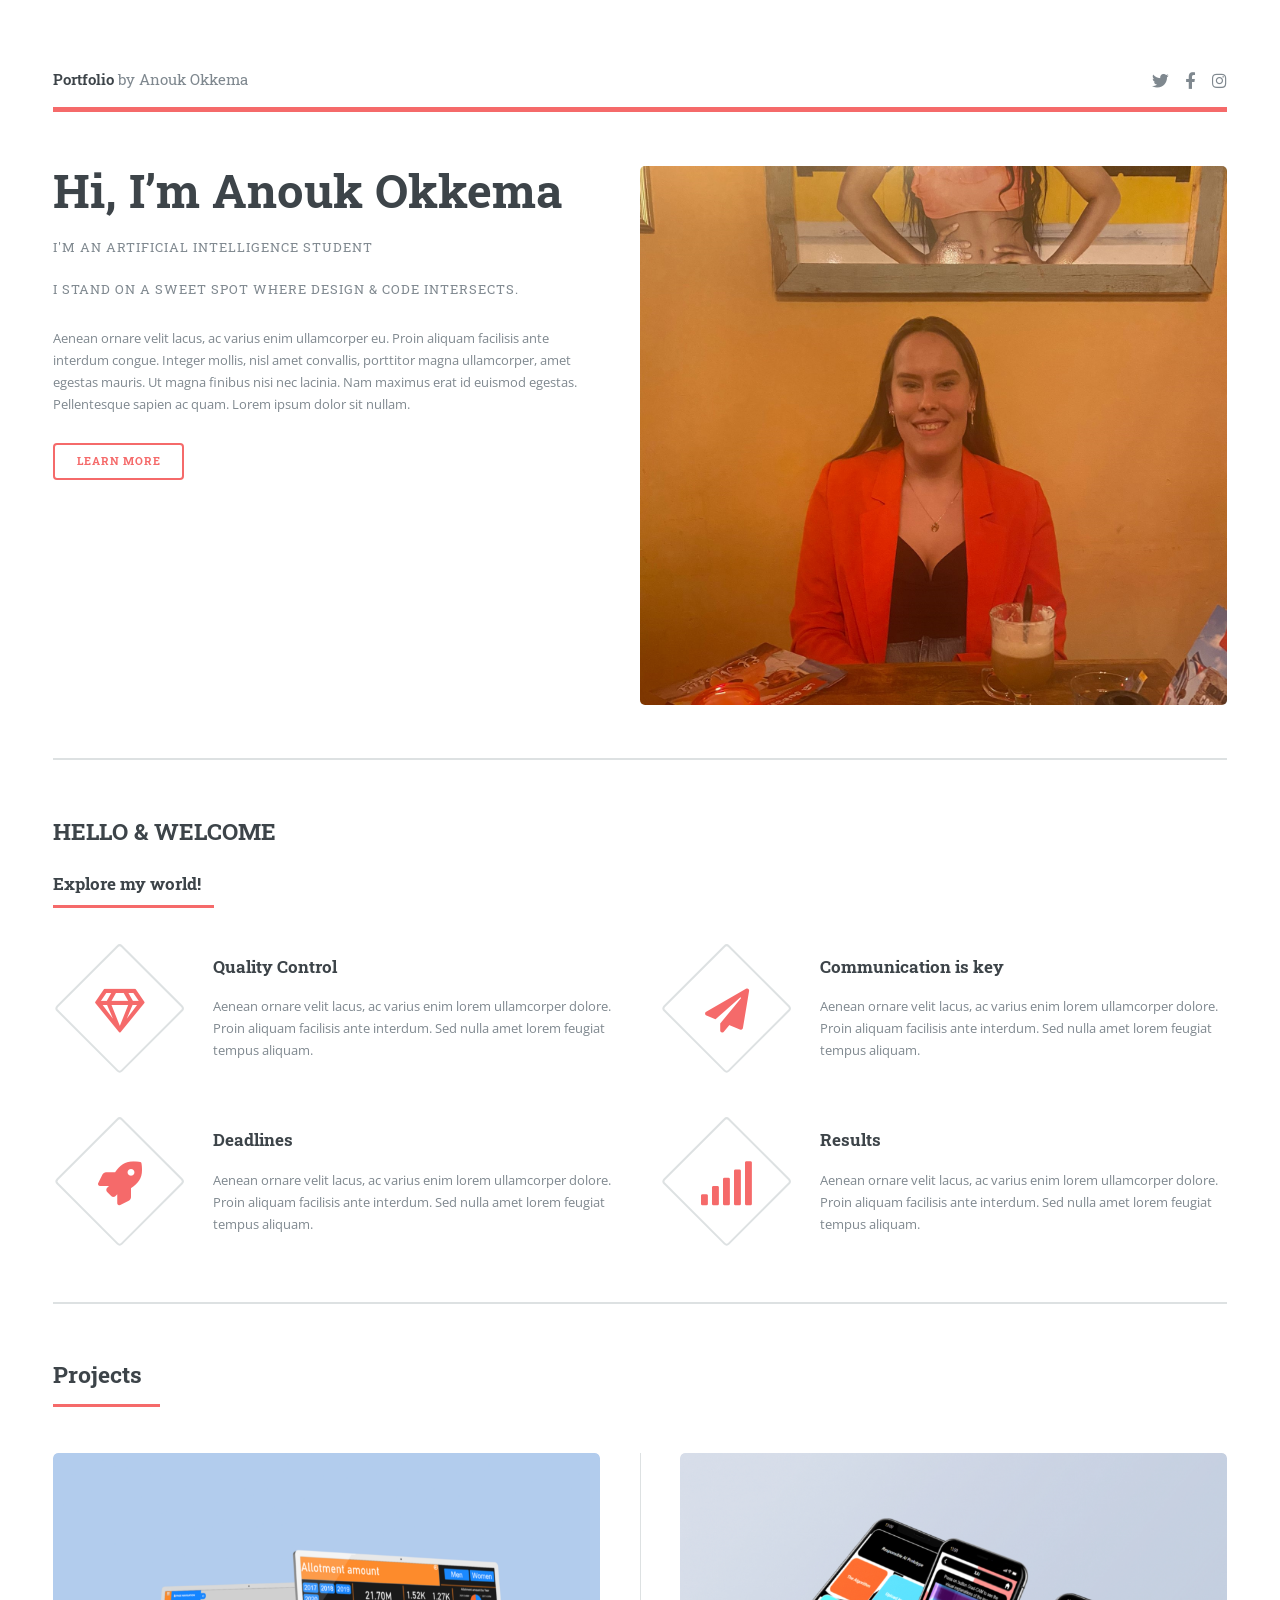
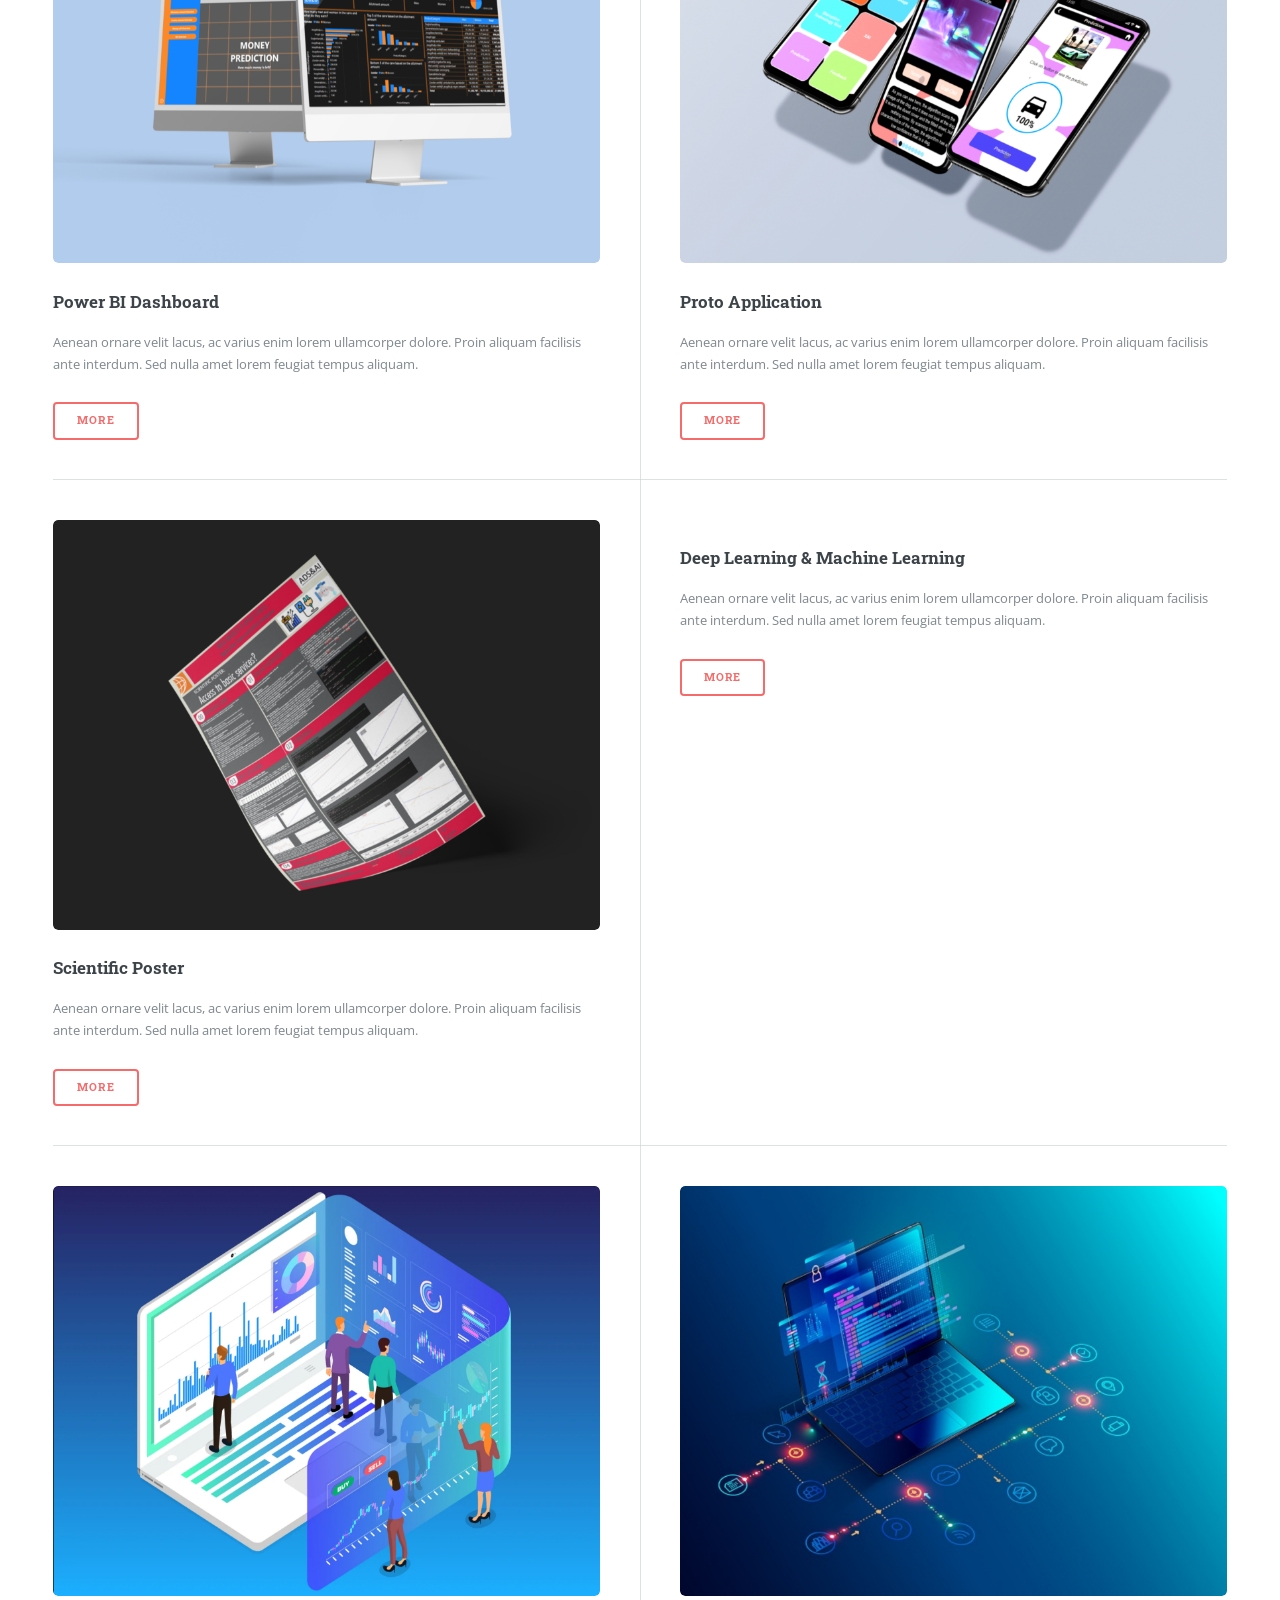
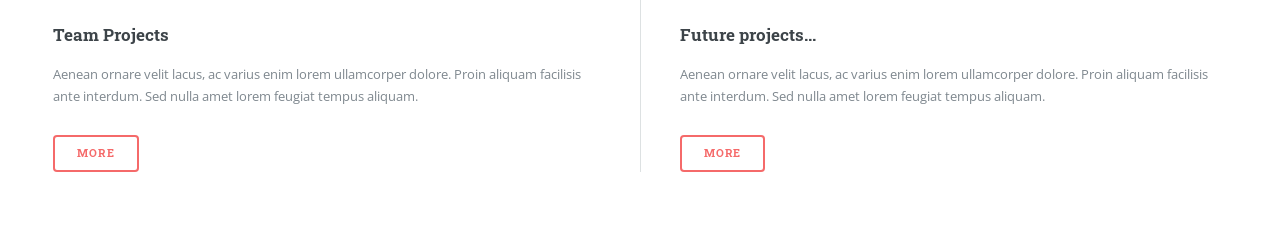
==== index.html @ 41f0793b "Uploading website stuff for portfolio" ====
<!DOCTYPE HTML>
<!--
	Editorial by HTML5 UP
	html5up.net | @ajlkn
	Free for personal and commercial use under the CCA 3.0 license (html5up.net/license)
-->
<html>
	<head>
		<title>Portfolio by Anouk Okkema</title>
		<meta charset="utf-8" />
		<meta name="viewport" content="width=device-width, initial-scale=1, user-scalable=no" />
		<link rel="stylesheet" href="assets/css/main.css" />
		<link rel="javascript" href="assets/js/auto.js" />
	</head>
	<body class="is-preload">

		<!-- Wrapper -->
			<div id="wrapper">

				<!-- Main -->
					<div id="main">
						<div class="inner">

							<!-- Header -->
								<header id="header">
									<a href="index.html" class="logo"><strong>Portfolio</strong> by Anouk Okkema</a>
									<ul class="icons">
										<li><a href="https://twitter.com/Anouk78519703" class="icon brands fa-twitter"><span class="label">Twitter</span></a></li>
										<li><a href="https://www.facebook.com/anouk.okkema.9/" class="icon brands fa-facebook-f"><span class="label">Facebook</span></a></li>
										<li><a href="https://www.instagram.com/anouk_okkema/" class="icon brands fa-instagram"><span class="label">Instagram</span></a></li>
									</ul>
								</header>

							<!-- Banner -->
								<section id="banner">
									<div class="content">
										<header>
											<h1>Hi, I’m Anouk Okkema<br /> </h1>
											<p>I'M AN ARTIFICIAL INTELLIGENCE STUDENT</p>
											<p>I stand on a sweet spot where design & code intersects.</p>
										</header>
										<p>Aenean ornare velit lacus, ac varius enim ullamcorper eu. Proin aliquam facilisis ante interdum congue. Integer mollis, nisl amet convallis, porttitor magna ullamcorper, amet egestas mauris. Ut magna finibus nisi nec lacinia. Nam maximus erat id euismod egestas. Pellentesque sapien ac quam. Lorem ipsum dolor sit nullam.</p>
										<ul class="actions">
											<li><a href="generic.html" class="button big">Learn More</a></li>
										</ul>
									</div>
									<span class="image object">
										<img src="images/WhatsApp Image 2022-05-02 at 9.51.24 PM.jpeg" alt="" />
									</span>
								</section>

							<!-- Section -->
								<section>
									<header class="major">
										<h2>HELLO & WELCOME</h2>
										<h3>Explore my world!</h3>
									</header>
									<div class="features">
										<article>
											<span class="icon fa-gem"></span>
											<div class="content">
												<h3>Quality Control</h3>
												<p>Aenean ornare velit lacus, ac varius enim lorem ullamcorper dolore. Proin aliquam facilisis ante interdum. Sed nulla amet lorem feugiat tempus aliquam.</p>
											</div>
										</article>
										<article>
											<span class="icon solid fa-paper-plane"></span>
											<div class="content">
												<h3>Communication is key</h3>
												<p>Aenean ornare velit lacus, ac varius enim lorem ullamcorper dolore. Proin aliquam facilisis ante interdum. Sed nulla amet lorem feugiat tempus aliquam.</p>
											</div>
										</article>
										<article>
											<span class="icon solid fa-rocket"></span>
											<div class="content">
												<h3>Deadlines</h3>
												<p>Aenean ornare velit lacus, ac varius enim lorem ullamcorper dolore. Proin aliquam facilisis ante interdum. Sed nulla amet lorem feugiat tempus aliquam.</p>
											</div>
										</article>
										<article>
											<span class="icon solid fa-signal"></span>
											<div class="content">
												<h3>Results</h3>
												<p>Aenean ornare velit lacus, ac varius enim lorem ullamcorper dolore. Proin aliquam facilisis ante interdum. Sed nulla amet lorem feugiat tempus aliquam.</p>
											</div>
										</article>
									</div>
								</section>

							<!-- Section -->
								<section>
									<header class="major">
										<h2>Projects</h2>
									</header>
									<div class="posts">
										<article>
											<a href="Dashboard.html" class="image"><img src="images/Dashboardd_mockup.png" alt="" /></a>
											<h3>Power BI Dashboard</h3>
											<p>Aenean ornare velit lacus, ac varius enim lorem ullamcorper dolore. Proin aliquam facilisis ante interdum. Sed nulla amet lorem feugiat tempus aliquam.</p>
											<ul class="actions">
												<li><a href="Dashboard.html" class="button">More</a></li>
											</ul>
										</article>
										<article>
											<a href="Application.html" class="image"><img src="images/perspective-view-floating-three-iphone-x-mockup-template.jpeg" alt="" /></a>
											<h3>Proto Application</h3>
											<p>Aenean ornare velit lacus, ac varius enim lorem ullamcorper dolore. Proin aliquam facilisis ante interdum. Sed nulla amet lorem feugiat tempus aliquam.</p>
											<ul class="actions">
												<li><a href="Application.html" class="button">More</a></li>
											</ul>
										</article>
										<article>
											<a href="Poster.html" class="image"><img src="images/festival-identity-design-concept-template.jpeg" alt="" /></a>
											<h3>Scientific Poster</h3>
											<p>Aenean ornare velit lacus, ac varius enim lorem ullamcorper dolore. Proin aliquam facilisis ante interdum. Sed nulla amet lorem feugiat tempus aliquam.</p>
											<ul class="actions">
												<li><a href="Poster.html" class="button">More</a></li>
											</ul>
										</article>
										<article>
											<a href="DeepLearning.html" class="image"><img src="images/Cloud-art.png" alt="" /></a>
											<h3>Deep Learning & Machine Learning</h3>
											<p>Aenean ornare velit lacus, ac varius enim lorem ullamcorper dolore. Proin aliquam facilisis ante interdum. Sed nulla amet lorem feugiat tempus aliquam.</p>
											<ul class="actions">
												<li><a href="DeepLearning.html" class="button">More</a></li>
											</ul>
										</article>
										<article>
											<a href="Team Project.html" class="image"><img src="images/Screenshot 2022-05-26 153853.png" alt="" /></a>
											<h3>Team Projects</h3>
											<p>Aenean ornare velit lacus, ac varius enim lorem ullamcorper dolore. Proin aliquam facilisis ante interdum. Sed nulla amet lorem feugiat tempus aliquam.</p>
											<ul class="actions">
												<li><a href="Team Project.html" class="button">More</a></li>
											</ul>
										</article>
										<article>
											<a href="Future_projects.html" class="image"><img src="images/best-machine-learning-software.jpg" alt="" /></a>
											<h3>Future projects...</h3>
											<p>Aenean ornare velit lacus, ac varius enim lorem ullamcorper dolore. Proin aliquam facilisis ante interdum. Sed nulla amet lorem feugiat tempus aliquam.</p>
											<ul class="actions">
												<li><a href="Future_projects.html" class="button">More</a></li>
											</ul>
										</article>
									</div>
								</section>

						</div>
					</div>

				<!-- Sidebar -->
					<div id="sidebar">
						<div class="inner">

							<!-- Search -->
								<section id="search" class="alt">
									<form method="post" action="#">
										<input type="text" name="query" id="query" placeholder="Search" />
									</form>
								</section>

							<!-- Menu -->
								<nav id="menu">
									<header class="major">
										<h2>Menu</h2>
									</header>
									<ul>
										<li><a href="index.html">Homepage</a></li>
										<li><a href="generic.html">Generic Info</a></li>
										<li>
											<span class="opener">Projects</span>
											<ul>
												<li><a href="Dashboard.html">Power BI Dashboard</a></li>
												<li><a href="Application.html">Proto application</a></li>
												<li><a href="Poster.html">Scientific Poster</a></li>
												<li><a href="DeepLearning.html">Deep Learning & Machine Learning</a></li>
												<li><a href="Team Project.html">Team Projects</a></li>
												<li><a href="Future_projects.html">Future Projects</a></li>
											</ul>
										</li>
									</ul>
								</nav>

							<!-- Section -->
								<section>
									<header class="major">
										<h2>Latest updates</h2>
									</header>
									<div class="mini-posts">
										<article>
											<a href="Team Project.html" class="image"><img src="images/citymap-breda-houten-wanddecoratie-2.jpg" alt="" /></a>
											<p>My team currenly works on a project for the municipality of Breda. We want to combat segregation in the city of Breda. So far one of the key driving factors of segregation is Quality of Life (QoL).</p>
										</article>
										<article>
											<a href="DeepLearning.html" class="image"><img src="./images/IMG_3662.jpeg" alt="" /></a>
											<p>I recently received a workshop where I had the oppertunity to build a weather station that measures temperature, and humidity with Arduino. For more information, see the website of <a href= https://meetjestad.net/ >Meet je Stad</a>. </p>
										</article>
										<article>
											<a href="Team Project.html" class="image"><img src="images/WhatsApp Image 2022-05-10 at 8.26.22 PM.jpeg" alt="" /></a>
											<p>I went to the municipality of Breda to meet the clients of our new project. I was very curious to see what our new project was going to be!</p>
										</article>
									</div>
									<ul class="actions">
										<li><a href="generic.html#History" class="button">More</a></li>
									</ul>
								</section>

							<!-- Section -->
								<section>
									<header class="major">
										<h2>Are you impressed by my work?</h2>
										<h3>Get in touch</h3>
									</header>
									<p>There is nothing I love in the world more than hearing from visitors just like you! Positive stuff, helpful feedback on the site, or just a note about literally anything on your mind. I want to hear it. I promise to respond too, because there is nothing worse than sending a note like this to a individual and not hearing back. </p>
									<ul class="contact">
										<li class="icon solid fa-envelope"><a href="#">anouk.okkema@kpnmail.nl</a></li>
										<li class="icon solid fa-phone">06 83 24 35 66</li>
									</ul>
								</section>

							<!-- Footer -->
								<footer id="footer">
									<p class="copyright">&copy; Untitled. All rights reserved. Demo Images: <a href="https://unsplash.com">Unsplash</a>. Design: <a href="https://html5up.net">HTML5 UP</a>.</p>
								</footer>

						</div>
					</div>

			</div>

		<!-- Scripts -->
			<script src="assets/js/jquery.min.js"></script>
			<script src="assets/js/browser.min.js"></script>
			<script src="assets/js/breakpoints.min.js"></script>
			<script src="assets/js/util.js"></script>
			<script src="assets/js/main.js"></script>

	</body>
</html>
---- assets/css/main.css ----
@import url(fontawesome-all.min.css);
@import url("https://fonts.googleapis.com/css?family=Open+Sans:400,600,400italic,600italic|Roboto+Slab:400,700");
/*
	Editorial by HTML5 UP
	html5up.net | @ajlkn
	Free for personal and commercial use under the CCA 3.0 license (html5up.net/license)
*/
html, body, div, span, applet, object,
iframe, h1, h2, h3, h4, h5, h6, p, blockquote,
pre, a, abbr, acronym, address, big, cite,
code, del, dfn, em, img, ins, kbd, q, s, samp,
small, strike, strong, sub, sup, tt, var, b,
u, i, center, dl, dt, dd, ol, ul, li, fieldset,
form, label, legend, table, caption, tbody,
tfoot, thead, tr, th, td, article, aside,
canvas, details, embed, figure, figcaption,
footer, header, hgroup, menu, nav, output, ruby,
section, summary, time, mark, audio, video {
  margin: 0;
  padding: 0;
  border: 0;
  font-size: 100%;
  font: inherit;
  vertical-align: baseline; }

article, aside, details, figcaption, figure,
footer, header, hgroup, menu, nav, section {
  display: block; }

body {
  line-height: 1; }

ol, ul {
  list-style: none; }

blockquote, q {
  quotes: none; }
  blockquote:before, blockquote:after, q:before, q:after {
    content: '';
    content: none; }

table {
  border-collapse: collapse;
  border-spacing: 0; }

body {
  -webkit-text-size-adjust: none; }

mark {
  background-color: transparent;
  color: inherit; }

input::-moz-focus-inner {
  border: 0;
  padding: 0; }

input, select, textarea {
  -moz-appearance: none;
  -webkit-appearance: none;
  -ms-appearance: none;
  appearance: none; }

/* Basic */
@-ms-viewport {
  width: device-width; }

body {
  -ms-overflow-style: scrollbar; }

@media screen and (max-width: 480px) {
  html, body {
    min-width: 320px; } }

html {
  box-sizing: border-box; }

*, *:before, *:after {
  box-sizing: inherit; }

body {
  background: #ffffff; }
  body.is-preload *, body.is-preload *:before, body.is-preload *:after, body.is-resizing *, body.is-resizing *:before, body.is-resizing *:after {
    -moz-animation: none !important;
    -webkit-animation: none !important;
    -ms-animation: none !important;
    animation: none !important;
    -moz-transition: none !important;
    -webkit-transition: none !important;
    -ms-transition: none !important;
    transition: none !important; }

/* Type */
body, input, select, textarea {
  color: #7f888f;
  font-family: "Open Sans", sans-serif;
  font-size: 13pt;
  font-weight: 400;
  line-height: 1.65; }
  @media screen and (max-width: 1680px) {
    body, input, select, textarea {
      font-size: 11pt; } }
  @media screen and (max-width: 1280px) {
    body, input, select, textarea {
      font-size: 10pt; } }
  @media screen and (max-width: 360px) {
    body, input, select, textarea {
      font-size: 9pt; } }

a {
  -moz-transition: color 0.2s ease-in-out, border-bottom-color 0.2s ease-in-out;
  -webkit-transition: color 0.2s ease-in-out, border-bottom-color 0.2s ease-in-out;
  -ms-transition: color 0.2s ease-in-out, border-bottom-color 0.2s ease-in-out;
  transition: color 0.2s ease-in-out, border-bottom-color 0.2s ease-in-out;
  border-bottom: dotted 1px;
  color: #f56a6a;
  text-decoration: none; }
  a:hover {
    border-bottom-color: #f56a6a;
    color: #f56a6a !important; }
    a:hover strong {
      color: inherit; }

strong, b {
  color: #3d4449;
  font-weight: 600; }

em, i {
  font-style: italic; }

p {
  margin: 0 0 2em 0; }

h1, h2, h3, h4, h5, h6 {
  color: #3d4449;
  font-family: "Roboto Slab", serif;
  font-weight: 700;
  line-height: 1.5;
  margin: 0 0 1em 0; }
  h1 a, h2 a, h3 a, h4 a, h5 a, h6 a {
    color: inherit;
    text-decoration: none;
    border-bottom: 0; }

h1 {
  font-size: 4em;
  margin: 0 0 0.5em 0;
  line-height: 1.3; }

h2 {
  font-size: 1.75em; }

h3 {
  font-size: 1.25em; }

h4 {
  font-size: 1.1em; }

h5 {
  font-size: 0.9em; }

h6 {
  font-size: 0.7em; }

@media screen and (max-width: 1680px) {
  h1 {
    font-size: 3.5em; } }

@media screen and (max-width: 980px) {
  h1 {
    font-size: 3.25em; } }

@media screen and (max-width: 736px) {
  h1 {
    font-size: 2em;
    line-height: 1.4; }
  h2 {
    font-size: 1.5em; } }

sub {
  font-size: 0.8em;
  position: relative;
  top: 0.5em; }

sup {
  font-size: 0.8em;
  position: relative;
  top: -0.5em; }

blockquote {
  border-left: solid 3px rgba(210, 215, 217, 0.75);
  font-style: italic;
  margin: 0 0 2em 0;
  padding: 0.5em 0 0.5em 2em; }

code {
  background: rgba(230, 235, 237, 0.25);
  border-radius: 0.375em;
  border: solid 1px rgba(210, 215, 217, 0.75);
  font-family: "Courier New", monospace;
  font-size: 0.9em;
  margin: 0 0.25em;
  padding: 0.25em 0.65em; }

pre {
  -webkit-overflow-scrolling: touch;
  font-family: "Courier New", monospace;
  font-size: 0.9em;
  margin: 0 0 2em 0; }
  pre code {
    display: block;
    line-height: 1.75;
    padding: 1em 1.5em;
    overflow-x: auto; }

hr {
  border: 0;
  border-bottom: solid 1px rgba(210, 215, 217, 0.75);
  margin: 2em 0; }
  hr.major {
    margin: 3em 0; }

.align-left {
  text-align: left; }

.align-center {
  text-align: center; }

.align-right {
  text-align: right; }

/* Row */
.row {
  display: flex;
  flex-wrap: wrap;
  box-sizing: border-box;
  align-items: stretch; }
  .row > * {
    box-sizing: border-box; }
  .row.gtr-uniform > * > :last-child {
    margin-bottom: 0; }
  .row.aln-left {
    justify-content: flex-start; }
  .row.aln-center {
    justify-content: center; }
  .row.aln-right {
    justify-content: flex-end; }
  .row.aln-top {
    align-items: flex-start; }
  .row.aln-middle {
    align-items: center; }
  .row.aln-bottom {
    align-items: flex-end; }
  .row > .imp {
    order: -1; }
  .row > .col-1 {
    width: 8.33333%; }
  .row > .off-1 {
    margin-left: 8.33333%; }
  .row > .col-2 {
    width: 16.66667%; }
  .row > .off-2 {
    margin-left: 16.66667%; }
  .row > .col-3 {
    width: 25%; }
  .row > .off-3 {
    margin-left: 25%; }
  .row > .col-4 {
    width: 33.33333%; }
  .row > .off-4 {
    margin-left: 33.33333%; }
  .row > .col-5 {
    width: 41.66667%; }
  .row > .off-5 {
    margin-left: 41.66667%; }
  .row > .col-6 {
    width: 50%; }
  .row > .off-6 {
    margin-left: 50%; }
  .row > .col-7 {
    width: 58.33333%; }
  .row > .off-7 {
    margin-left: 58.33333%; }
  .row > .col-8 {
    width: 66.66667%; }
  .row > .off-8 {
    margin-left: 66.66667%; }
  .row > .col-9 {
    width: 75%; }
  .row > .off-9 {
    margin-left: 75%; }
  .row > .col-10 {
    width: 83.33333%; }
  .row > .off-10 {
    margin-left: 83.33333%; }
  .row > .col-11 {
    width: 91.66667%; }
  .row > .off-11 {
    margin-left: 91.66667%; }
  .row > .col-12 {
    width: 100%; }
  .row > .off-12 {
    margin-left: 100%; }
  .row.gtr-0 {
    margin-top: 0;
    margin-left: 0em; }
    .row.gtr-0 > * {
      padding: 0 0 0 0em; }
    .row.gtr-0.gtr-uniform {
      margin-top: 0em; }
      .row.gtr-0.gtr-uniform > * {
        padding-top: 0em; }
  .row.gtr-25 {
    margin-top: 0;
    margin-left: -0.375em; }
    .row.gtr-25 > * {
      padding: 0 0 0 0.375em; }
    .row.gtr-25.gtr-uniform {
      margin-top: -0.375em; }
      .row.gtr-25.gtr-uniform > * {
        padding-top: 0.375em; }
  .row.gtr-50 {
    margin-top: 0;
    margin-left: -0.75em; }
    .row.gtr-50 > * {
      padding: 0 0 0 0.75em; }
    .row.gtr-50.gtr-uniform {
      margin-top: -0.75em; }
      .row.gtr-50.gtr-uniform > * {
        padding-top: 0.75em; }
  .row {
    margin-top: 0;
    margin-left: -1.5em; }
    .row > * {
      padding: 0 0 0 1.5em; }
    .row.gtr-uniform {
      margin-top: -1.5em; }
      .row.gtr-uniform > * {
        padding-top: 1.5em; }
  .row.gtr-150 {
    margin-top: 0;
    margin-left: -2.25em; }
    .row.gtr-150 > * {
      padding: 0 0 0 2.25em; }
    .row.gtr-150.gtr-uniform {
      margin-top: -2.25em; }
      .row.gtr-150.gtr-uniform > * {
        padding-top: 2.25em; }
  .row.gtr-200 {
    margin-top: 0;
    margin-left: -3em; }
    .row.gtr-200 > * {
      padding: 0 0 0 3em; }
    .row.gtr-200.gtr-uniform {
      margin-top: -3em; }
      .row.gtr-200.gtr-uniform > * {
        padding-top: 3em; }
  @media screen and (max-width: 1680px) {
    .row {
      display: flex;
      flex-wrap: wrap;
      box-sizing: border-box;
      align-items: stretch; }
      .row > * {
        box-sizing: border-box; }
      .row.gtr-uniform > * > :last-child {
        margin-bottom: 0; }
      .row.aln-left {
        justify-content: flex-start; }
      .row.aln-center {
        justify-content: center; }
      .row.aln-right {
        justify-content: flex-end; }
      .row.aln-top {
        align-items: flex-start; }
      .row.aln-middle {
        align-items: center; }
      .row.aln-bottom {
        align-items: flex-end; }
      .row > .imp-xlarge {
        order: -1; }
      .row > .col-1-xlarge {
        width: 8.33333%; }
      .row > .off-1-xlarge {
        margin-left: 8.33333%; }
      .row > .col-2-xlarge {
        width: 16.66667%; }
      .row > .off-2-xlarge {
        margin-left: 16.66667%; }
      .row > .col-3-xlarge {
        width: 25%; }
      .row > .off-3-xlarge {
        margin-left: 25%; }
      .row > .col-4-xlarge {
        width: 33.33333%; }
      .row > .off-4-xlarge {
        margin-left: 33.33333%; }
      .row > .col-5-xlarge {
        width: 41.66667%; }
      .row > .off-5-xlarge {
        margin-left: 41.66667%; }
      .row > .col-6-xlarge {
        width: 50%; }
      .row > .off-6-xlarge {
        margin-left: 50%; }
      .row > .col-7-xlarge {
        width: 58.33333%; }
      .row > .off-7-xlarge {
        margin-left: 58.33333%; }
      .row > .col-8-xlarge {
        width: 66.66667%; }
      .row > .off-8-xlarge {
        margin-left: 66.66667%; }
      .row > .col-9-xlarge {
        width: 75%; }
      .row > .off-9-xlarge {
        margin-left: 75%; }
      .row > .col-10-xlarge {
        width: 83.33333%; }
      .row > .off-10-xlarge {
        margin-left: 83.33333%; }
      .row > .col-11-xlarge {
        width: 91.66667%; }
      .row > .off-11-xlarge {
        margin-left: 91.66667%; }
      .row > .col-12-xlarge {
        width: 100%; }
      .row > .off-12-xlarge {
        margin-left: 100%; }
      .row.gtr-0 {
        margin-top: 0;
        margin-left: 0em; }
        .row.gtr-0 > * {
          padding: 0 0 0 0em; }
        .row.gtr-0.gtr-uniform {
          margin-top: 0em; }
          .row.gtr-0.gtr-uniform > * {
            padding-top: 0em; }
      .row.gtr-25 {
        margin-top: 0;
        margin-left: -0.375em; }
        .row.gtr-25 > * {
          padding: 0 0 0 0.375em; }
        .row.gtr-25.gtr-uniform {
          margin-top: -0.375em; }
          .row.gtr-25.gtr-uniform > * {
            padding-top: 0.375em; }
      .row.gtr-50 {
        margin-top: 0;
        margin-left: -0.75em; }
        .row.gtr-50 > * {
          padding: 0 0 0 0.75em; }
        .row.gtr-50.gtr-uniform {
          margin-top: -0.75em; }
          .row.gtr-50.gtr-uniform > * {
            padding-top: 0.75em; }
      .row {
        margin-top: 0;
        margin-left: -1.5em; }
        .row > * {
          padding: 0 0 0 1.5em; }
        .row.gtr-uniform {
          margin-top: -1.5em; }
          .row.gtr-uniform > * {
            padding-top: 1.5em; }
      .row.gtr-150 {
        margin-top: 0;
        margin-left: -2.25em; }
        .row.gtr-150 > * {
          padding: 0 0 0 2.25em; }
        .row.gtr-150.gtr-uniform {
          margin-top: -2.25em; }
          .row.gtr-150.gtr-uniform > * {
            padding-top: 2.25em; }
      .row.gtr-200 {
        margin-top: 0;
        margin-left: -3em; }
        .row.gtr-200 > * {
          padding: 0 0 0 3em; }
        .row.gtr-200.gtr-uniform {
          margin-top: -3em; }
          .row.gtr-200.gtr-uniform > * {
            padding-top: 3em; } }
  @media screen and (max-width: 1280px) {
    .row {
      display: flex;
      flex-wrap: wrap;
      box-sizing: border-box;
      align-items: stretch; }
      .row > * {
        box-sizing: border-box; }
      .row.gtr-uniform > * > :last-child {
        margin-bottom: 0; }
      .row.aln-left {
        justify-content: flex-start; }
      .row.aln-center {
        justify-content: center; }
      .row.aln-right {
        justify-content: flex-end; }
      .row.aln-top {
        align-items: flex-start; }
      .row.aln-middle {
        align-items: center; }
      .row.aln-bottom {
        align-items: flex-end; }
      .row > .imp-large {
        order: -1; }
      .row > .col-1-large {
        width: 8.33333%; }
      .row > .off-1-large {
        margin-left: 8.33333%; }
      .row > .col-2-large {
        width: 16.66667%; }
      .row > .off-2-large {
        margin-left: 16.66667%; }
      .row > .col-3-large {
        width: 25%; }
      .row > .off-3-large {
        margin-left: 25%; }
      .row > .col-4-large {
        width: 33.33333%; }
      .row > .off-4-large {
        margin-left: 33.33333%; }
      .row > .col-5-large {
        width: 41.66667%; }
      .row > .off-5-large {
        margin-left: 41.66667%; }
      .row > .col-6-large {
        width: 50%; }
      .row > .off-6-large {
        margin-left: 50%; }
      .row > .col-7-large {
        width: 58.33333%; }
      .row > .off-7-large {
        margin-left: 58.33333%; }
      .row > .col-8-large {
        width: 66.66667%; }
      .row > .off-8-large {
        margin-left: 66.66667%; }
      .row > .col-9-large {
        width: 75%; }
      .row > .off-9-large {
        margin-left: 75%; }
      .row > .col-10-large {
        width: 83.33333%; }
      .row > .off-10-large {
        margin-left: 83.33333%; }
      .row > .col-11-large {
        width: 91.66667%; }
      .row > .off-11-large {
        margin-left: 91.66667%; }
      .row > .col-12-large {
        width: 100%; }
      .row > .off-12-large {
        margin-left: 100%; }
      .row.gtr-0 {
        margin-top: 0;
        margin-left: 0em; }
        .row.gtr-0 > * {
          padding: 0 0 0 0em; }
        .row.gtr-0.gtr-uniform {
          margin-top: 0em; }
          .row.gtr-0.gtr-uniform > * {
            padding-top: 0em; }
      .row.gtr-25 {
        margin-top: 0;
        margin-left: -0.375em; }
        .row.gtr-25 > * {
          padding: 0 0 0 0.375em; }
        .row.gtr-25.gtr-uniform {
          margin-top: -0.375em; }
          .row.gtr-25.gtr-uniform > * {
            padding-top: 0.375em; }
      .row.gtr-50 {
        margin-top: 0;
        margin-left: -0.75em; }
        .row.gtr-50 > * {
          padding: 0 0 0 0.75em; }
        .row.gtr-50.gtr-uniform {
          margin-top: -0.75em; }
          .row.gtr-50.gtr-uniform > * {
            padding-top: 0.75em; }
      .row {
        margin-top: 0;
        margin-left: -1.5em; }
        .row > * {
          padding: 0 0 0 1.5em; }
        .row.gtr-uniform {
          margin-top: -1.5em; }
          .row.gtr-uniform > * {
            padding-top: 1.5em; }
      .row.gtr-150 {
        margin-top: 0;
        margin-left: -2.25em; }
        .row.gtr-150 > * {
          padding: 0 0 0 2.25em; }
        .row.gtr-150.gtr-uniform {
          margin-top: -2.25em; }
          .row.gtr-150.gtr-uniform > * {
            padding-top: 2.25em; }
      .row.gtr-200 {
        margin-top: 0;
        margin-left: -3em; }
        .row.gtr-200 > * {
          padding: 0 0 0 3em; }
        .row.gtr-200.gtr-uniform {
          margin-top: -3em; }
          .row.gtr-200.gtr-uniform > * {
            padding-top: 3em; } }
  @media screen and (max-width: 980px) {
    .row {
      display: flex;
      flex-wrap: wrap;
      box-sizing: border-box;
      align-items: stretch; }
      .row > * {
        box-sizing: border-box; }
      .row.gtr-uniform > * > :last-child {
        margin-bottom: 0; }
      .row.aln-left {
        justify-content: flex-start; }
      .row.aln-center {
        justify-content: center; }
      .row.aln-right {
        justify-content: flex-end; }
      .row.aln-top {
        align-items: flex-start; }
      .row.aln-middle {
        align-items: center; }
      .row.aln-bottom {
        align-items: flex-end; }
      .row > .imp-medium {
        order: -1; }
      .row > .col-1-medium {
        width: 8.33333%; }
      .row > .off-1-medium {
        margin-left: 8.33333%; }
      .row > .col-2-medium {
        width: 16.66667%; }
      .row > .off-2-medium {
        margin-left: 16.66667%; }
      .row > .col-3-medium {
        width: 25%; }
      .row > .off-3-medium {
        margin-left: 25%; }
      .row > .col-4-medium {
        width: 33.33333%; }
      .row > .off-4-medium {
        margin-left: 33.33333%; }
      .row > .col-5-medium {
        width: 41.66667%; }
      .row > .off-5-medium {
        margin-left: 41.66667%; }
      .row > .col-6-medium {
        width: 50%; }
      .row > .off-6-medium {
        margin-left: 50%; }
      .row > .col-7-medium {
        width: 58.33333%; }
      .row > .off-7-medium {
        margin-left: 58.33333%; }
      .row > .col-8-medium {
        width: 66.66667%; }
      .row > .off-8-medium {
        margin-left: 66.66667%; }
      .row > .col-9-medium {
        width: 75%; }
      .row > .off-9-medium {
        margin-left: 75%; }
      .row > .col-10-medium {
        width: 83.33333%; }
      .row > .off-10-medium {
        margin-left: 83.33333%; }
      .row > .col-11-medium {
        width: 91.66667%; }
      .row > .off-11-medium {
        margin-left: 91.66667%; }
      .row > .col-12-medium {
        width: 100%; }
      .row > .off-12-medium {
        margin-left: 100%; }
      .row.gtr-0 {
        margin-top: 0;
        margin-left: 0em; }
        .row.gtr-0 > * {
          padding: 0 0 0 0em; }
        .row.gtr-0.gtr-uniform {
          margin-top: 0em; }
          .row.gtr-0.gtr-uniform > * {
            padding-top: 0em; }
      .row.gtr-25 {
        margin-top: 0;
        margin-left: -0.375em; }
        .row.gtr-25 > * {
          padding: 0 0 0 0.375em; }
        .row.gtr-25.gtr-uniform {
          margin-top: -0.375em; }
          .row.gtr-25.gtr-uniform > * {
            padding-top: 0.375em; }
      .row.gtr-50 {
        margin-top: 0;
        margin-left: -0.75em; }
        .row.gtr-50 > * {
          padding: 0 0 0 0.75em; }
        .row.gtr-50.gtr-uniform {
          margin-top: -0.75em; }
          .row.gtr-50.gtr-uniform > * {
            padding-top: 0.75em; }
      .row {
        margin-top: 0;
        margin-left: -1.5em; }
        .row > * {
          padding: 0 0 0 1.5em; }
        .row.gtr-uniform {
          margin-top: -1.5em; }
          .row.gtr-uniform > * {
            padding-top: 1.5em; }
      .row.gtr-150 {
        margin-top: 0;
        margin-left: -2.25em; }
        .row.gtr-150 > * {
          padding: 0 0 0 2.25em; }
        .row.gtr-150.gtr-uniform {
          margin-top: -2.25em; }
          .row.gtr-150.gtr-uniform > * {
            padding-top: 2.25em; }
      .row.gtr-200 {
        margin-top: 0;
        margin-left: -3em; }
        .row.gtr-200 > * {
          padding: 0 0 0 3em; }
        .row.gtr-200.gtr-uniform {
          margin-top: -3em; }
          .row.gtr-200.gtr-uniform > * {
            padding-top: 3em; } }
  @media screen and (max-width: 736px) {
    .row {
      display: flex;
      flex-wrap: wrap;
      box-sizing: border-box;
      align-items: stretch; }
      .row > * {
        box-sizing: border-box; }
      .row.gtr-uniform > * > :last-child {
        margin-bottom: 0; }
      .row.aln-left {
        justify-content: flex-start; }
      .row.aln-center {
        justify-content: center; }
      .row.aln-right {
        justify-content: flex-end; }
      .row.aln-top {
        align-items: flex-start; }
      .row.aln-middle {
        align-items: center; }
      .row.aln-bottom {
        align-items: flex-end; }
      .row > .imp-small {
        order: -1; }
      .row > .col-1-small {
        width: 8.33333%; }
      .row > .off-1-small {
        margin-left: 8.33333%; }
      .row > .col-2-small {
        width: 16.66667%; }
      .row > .off-2-small {
        margin-left: 16.66667%; }
      .row > .col-3-small {
        width: 25%; }
      .row > .off-3-small {
        margin-left: 25%; }
      .row > .col-4-small {
        width: 33.33333%; }
      .row > .off-4-small {
        margin-left: 33.33333%; }
      .row > .col-5-small {
        width: 41.66667%; }
      .row > .off-5-small {
        margin-left: 41.66667%; }
      .row > .col-6-small {
        width: 50%; }
      .row > .off-6-small {
        margin-left: 50%; }
      .row > .col-7-small {
        width: 58.33333%; }
      .row > .off-7-small {
        margin-left: 58.33333%; }
      .row > .col-8-small {
        width: 66.66667%; }
      .row > .off-8-small {
        margin-left: 66.66667%; }
      .row > .col-9-small {
        width: 75%; }
      .row > .off-9-small {
        margin-left: 75%; }
      .row > .col-10-small {
        width: 83.33333%; }
      .row > .off-10-small {
        margin-left: 83.33333%; }
      .row > .col-11-small {
        width: 91.66667%; }
      .row > .off-11-small {
        margin-left: 91.66667%; }
      .row > .col-12-small {
        width: 100%; }
      .row > .off-12-small {
        margin-left: 100%; }
      .row.gtr-0 {
        margin-top: 0;
        margin-left: 0em; }
        .row.gtr-0 > * {
          padding: 0 0 0 0em; }
        .row.gtr-0.gtr-uniform {
          margin-top: 0em; }
          .row.gtr-0.gtr-uniform > * {
            padding-top: 0em; }
      .row.gtr-25 {
        margin-top: 0;
        margin-left: -0.375em; }
        .row.gtr-25 > * {
          padding: 0 0 0 0.375em; }
        .row.gtr-25.gtr-uniform {
          margin-top: -0.375em; }
          .row.gtr-25.gtr-uniform > * {
            padding-top: 0.375em; }
      .row.gtr-50 {
        margin-top: 0;
        margin-left: -0.75em; }
        .row.gtr-50 > * {
          padding: 0 0 0 0.75em; }
        .row.gtr-50.gtr-uniform {
          margin-top: -0.75em; }
          .row.gtr-50.gtr-uniform > * {
            padding-top: 0.75em; }
      .row {
        margin-top: 0;
        margin-left: -1.5em; }
        .row > * {
          padding: 0 0 0 1.5em; }
        .row.gtr-uniform {
          margin-top: -1.5em; }
          .row.gtr-uniform > * {
            padding-top: 1.5em; }
      .row.gtr-150 {
        margin-top: 0;
        margin-left: -2.25em; }
        .row.gtr-150 > * {
          padding: 0 0 0 2.25em; }
        .row.gtr-150.gtr-uniform {
          margin-top: -2.25em; }
          .row.gtr-150.gtr-uniform > * {
            padding-top: 2.25em; }
      .row.gtr-200 {
        margin-top: 0;
        margin-left: -3em; }
        .row.gtr-200 > * {
          padding: 0 0 0 3em; }
        .row.gtr-200.gtr-uniform {
          margin-top: -3em; }
          .row.gtr-200.gtr-uniform > * {
            padding-top: 3em; } }
  @media screen and (max-width: 480px) {
    .row {
      display: flex;
      flex-wrap: wrap;
      box-sizing: border-box;
      align-items: stretch; }
      .row > * {
        box-sizing: border-box; }
      .row.gtr-uniform > * > :last-child {
        margin-bottom: 0; }
      .row.aln-left {
        justify-content: flex-start; }
      .row.aln-center {
        justify-content: center; }
      .row.aln-right {
        justify-content: flex-end; }
      .row.aln-top {
        align-items: flex-start; }
      .row.aln-middle {
        align-items: center; }
      .row.aln-bottom {
        align-items: flex-end; }
      .row > .imp-xsmall {
        order: -1; }
      .row > .col-1-xsmall {
        width: 8.33333%; }
      .row > .off-1-xsmall {
        margin-left: 8.33333%; }
      .row > .col-2-xsmall {
        width: 16.66667%; }
      .row > .off-2-xsmall {
        margin-left: 16.66667%; }
      .row > .col-3-xsmall {
        width: 25%; }
      .row > .off-3-xsmall {
        margin-left: 25%; }
      .row > .col-4-xsmall {
        width: 33.33333%; }
      .row > .off-4-xsmall {
        margin-left: 33.33333%; }
      .row > .col-5-xsmall {
        width: 41.66667%; }
      .row > .off-5-xsmall {
        margin-left: 41.66667%; }
      .row > .col-6-xsmall {
        width: 50%; }
      .row > .off-6-xsmall {
        margin-left: 50%; }
      .row > .col-7-xsmall {
        width: 58.33333%; }
      .row > .off-7-xsmall {
        margin-left: 58.33333%; }
      .row > .col-8-xsmall {
        width: 66.66667%; }
      .row > .off-8-xsmall {
        margin-left: 66.66667%; }
      .row > .col-9-xsmall {
        width: 75%; }
      .row > .off-9-xsmall {
        margin-left: 75%; }
      .row > .col-10-xsmall {
        width: 83.33333%; }
      .row > .off-10-xsmall {
        margin-left: 83.33333%; }
      .row > .col-11-xsmall {
        width: 91.66667%; }
      .row > .off-11-xsmall {
        margin-left: 91.66667%; }
      .row > .col-12-xsmall {
        width: 100%; }
      .row > .off-12-xsmall {
        margin-left: 100%; }
      .row.gtr-0 {
        margin-top: 0;
        margin-left: 0em; }
        .row.gtr-0 > * {
          padding: 0 0 0 0em; }
        .row.gtr-0.gtr-uniform {
          margin-top: 0em; }
          .row.gtr-0.gtr-uniform > * {
            padding-top: 0em; }
      .row.gtr-25 {
        margin-top: 0;
        margin-left: -0.375em; }
        .row.gtr-25 > * {
          padding: 0 0 0 0.375em; }
        .row.gtr-25.gtr-uniform {
          margin-top: -0.375em; }
          .row.gtr-25.gtr-uniform > * {
            padding-top: 0.375em; }
      .row.gtr-50 {
        margin-top: 0;
        margin-left: -0.75em; }
        .row.gtr-50 > * {
          padding: 0 0 0 0.75em; }
        .row.gtr-50.gtr-uniform {
          margin-top: -0.75em; }
          .row.gtr-50.gtr-uniform > * {
            padding-top: 0.75em; }
      .row {
        margin-top: 0;
        margin-left: -1.5em; }
        .row > * {
          padding: 0 0 0 1.5em; }
        .row.gtr-uniform {
          margin-top: -1.5em; }
          .row.gtr-uniform > * {
            padding-top: 1.5em; }
      .row.gtr-150 {
        margin-top: 0;
        margin-left: -2.25em; }
        .row.gtr-150 > * {
          padding: 0 0 0 2.25em; }
        .row.gtr-150.gtr-uniform {
          margin-top: -2.25em; }
          .row.gtr-150.gtr-uniform > * {
            padding-top: 2.25em; }
      .row.gtr-200 {
        margin-top: 0;
        margin-left: -3em; }
        .row.gtr-200 > * {
          padding: 0 0 0 3em; }
        .row.gtr-200.gtr-uniform {
          margin-top: -3em; }
          .row.gtr-200.gtr-uniform > * {
            padding-top: 3em; } }

/* Section/Article */
section.special, article.special {
  text-align: center; }

header p {
  font-family: "Roboto Slab", serif;
  font-size: 1em;
  font-weight: 400;
  letter-spacing: 0.075em;
  margin-top: -0.5em;
  text-transform: uppercase; }

header.major > :last-child {
  border-bottom: solid 3px #f56a6a;
  display: inline-block;
  margin: 0 0 2em 0;
  padding: 0 0.75em 0.5em 0; }

header.main > :last-child {
  margin: 0 0 1em 0; }

/* Form */
form {
  margin: 0 0 2em 0; }

label {
  color: #3d4449;
  display: block;
  font-size: 0.9em;
  font-weight: 600;
  margin: 0 0 1em 0; }

input[type="text"],
input[type="password"],
input[type="email"],
input[type="tel"],
input[type="search"],
input[type="url"],
select,
textarea {
  -moz-appearance: none;
  -webkit-appearance: none;
  -ms-appearance: none;
  appearance: none;
  background: #ffffff;
  border-radius: 0.375em;
  border: none;
  border: solid 1px rgba(210, 215, 217, 0.75);
  color: inherit;
  display: block;
  outline: 0;
  padding: 0 1em;
  text-decoration: none;
  width: 100%; }
  input[type="text"]:invalid,
  input[type="password"]:invalid,
  input[type="email"]:invalid,
  input[type="tel"]:invalid,
  input[type="search"]:invalid,
  input[type="url"]:invalid,
  select:invalid,
  textarea:invalid {
    box-shadow: none; }
  input[type="text"]:focus,
  input[type="password"]:focus,
  input[type="email"]:focus,
  input[type="tel"]:focus,
  input[type="search"]:focus,
  input[type="url"]:focus,
  select:focus,
  textarea:focus {
    border-color: #f56a6a;
    box-shadow: 0 0 0 1px #f56a6a; }

select {
  background-image: url("data:image/svg+xml;charset=utf8,%3Csvg xmlns='http://www.w3.org/2000/svg' width='40' height='40' preserveAspectRatio='none' viewBox='0 0 40 40'%3E%3Cpath d='M9.4,12.3l10.4,10.4l10.4-10.4c0.2-0.2,0.5-0.4,0.9-0.4c0.3,0,0.6,0.1,0.9,0.4l3.3,3.3c0.2,0.2,0.4,0.5,0.4,0.9 c0,0.4-0.1,0.6-0.4,0.9L20.7,31.9c-0.2,0.2-0.5,0.4-0.9,0.4c-0.3,0-0.6-0.1-0.9-0.4L4.3,17.3c-0.2-0.2-0.4-0.5-0.4-0.9 c0-0.4,0.1-0.6,0.4-0.9l3.3-3.3c0.2-0.2,0.5-0.4,0.9-0.4S9.1,12.1,9.4,12.3z' fill='rgba(210, 215, 217, 0.75)' /%3E%3C/svg%3E");
  background-size: 1.25em;
  background-repeat: no-repeat;
  background-position: calc(100% - 1em) center;
  height: 2.75em;
  padding-right: 2.75em;
  text-overflow: ellipsis; }
  select option {
    color: #3d4449;
    background: #ffffff; }
  select:focus::-ms-value {
    background-color: transparent; }
  select::-ms-expand {
    display: none; }

input[type="text"],
input[type="password"],
input[type="email"],
input[type="tel"],
input[type="search"],
input[type="url"],
select {
  height: 2.75em; }

textarea {
  padding: 0.75em 1em; }

input[type="checkbox"],
input[type="radio"] {
  -moz-appearance: none;
  -webkit-appearance: none;
  -ms-appearance: none;
  appearance: none;
  display: block;
  float: left;
  margin-right: -2em;
  opacity: 0;
  width: 1em;
  z-index: -1; }
  input[type="checkbox"] + label,
  input[type="radio"] + label {
    text-decoration: none;
    color: #7f888f;
    cursor: pointer;
    display: inline-block;
    font-size: 1em;
    font-weight: 400;
    padding-left: 2.4em;
    padding-right: 0.75em;
    position: relative; }
    input[type="checkbox"] + label:before,
    input[type="radio"] + label:before {
      -moz-osx-font-smoothing: grayscale;
      -webkit-font-smoothing: antialiased;
      display: inline-block;
      font-style: normal;
      font-variant: normal;
      text-rendering: auto;
      line-height: 1;
      text-transform: none !important;
      font-family: 'Font Awesome 5 Free';
      font-weight: 900; }
    input[type="checkbox"] + label:before,
    input[type="radio"] + label:before {
      background: #ffffff;
      border-radius: 0.375em;
      border: solid 1px rgba(210, 215, 217, 0.75);
      content: '';
      display: inline-block;
      font-size: 0.8em;
      height: 2.0625em;
      left: 0;
      line-height: 2.0625em;
      position: absolute;
      text-align: center;
      top: 0;
      width: 2.0625em; }
  input[type="checkbox"]:checked + label:before,
  input[type="radio"]:checked + label:before {
    background: #3d4449;
    border-color: #3d4449;
    color: #ffffff;
    content: '\f00c'; }
  input[type="checkbox"]:focus + label:before,
  input[type="radio"]:focus + label:before {
    border-color: #f56a6a;
    box-shadow: 0 0 0 1px #f56a6a; }

input[type="checkbox"] + label:before {
  border-radius: 0.375em; }

input[type="radio"] + label:before {
  border-radius: 100%; }

::-webkit-input-placeholder {
  color: #9fa3a6 !important;
  opacity: 1.0; }

:-moz-placeholder {
  color: #9fa3a6 !important;
  opacity: 1.0; }

::-moz-placeholder {
  color: #9fa3a6 !important;
  opacity: 1.0; }

:-ms-input-placeholder {
  color: #9fa3a6 !important;
  opacity: 1.0; }

/* Box */
.box {
  border-radius: 0.375em;
  border: solid 1px rgba(210, 215, 217, 0.75);
  margin-bottom: 2em;
  padding: 1.5em; }
  .box > :last-child,
  .box > :last-child > :last-child,
  .box > :last-child > :last-child > :last-child {
    margin-bottom: 0; }
  .box.alt {
    border: 0;
    border-radius: 0;
    padding: 0; }

/* Icon */
.icon {
  text-decoration: none;
  border-bottom: none;
  position: relative; }
  .icon:before {
    -moz-osx-font-smoothing: grayscale;
    -webkit-font-smoothing: antialiased;
    display: inline-block;
    font-style: normal;
    font-variant: normal;
    text-rendering: auto;
    line-height: 1;
    text-transform: none !important;
    font-family: 'Font Awesome 5 Free';
    font-weight: 400; }
  .icon > .label {
    display: none; }
  .icon:before {
    line-height: inherit; }
  .icon.solid:before {
    font-weight: 900; }
  .icon.brands:before {
    font-family: 'Font Awesome 5 Brands'; }

/* Image */
.image {
  border-radius: 0.375em;
  border: 0;
  display: inline-block;
  position: relative; }
  .image img {
    border-radius: 0.375em;
    display: block; }
  .image.left, .image.right {
    max-width: 40%; }
    .image.left img, .image.right img {
      width: 100%; }
  .image.left {
    float: left;
    padding: 0 1.5em 1em 0;
    top: 0.25em; }
  .image.right {
    float: right;
    padding: 0 0 1em 1.5em;
    top: 0.25em; }
  .image.fit {
    display: block;
    margin: 0 0 2em 0;
    width: 100%; }
    .image.fit img {
      width: 100%; }
  .image.main {
    display: block;
    margin: 0 0 3em 0;
    width: 100%; }
    .image.main img {
      width: 100%; }

a.image {
  overflow: hidden; }
  a.image img {
    -moz-transition: -moz-transform 0.2s ease;
    -webkit-transition: -webkit-transform 0.2s ease;
    -ms-transition: -ms-transform 0.2s ease;
    transition: transform 0.2s ease; }
  a.image:hover img {
    -moz-transform: scale(1.075);
    -webkit-transform: scale(1.075);
    -ms-transform: scale(1.075);
    transform: scale(1.075); }

/* List */
ol {
  list-style: decimal;
  margin: 0 0 2em 0;
  padding-left: 1.25em; }
  ol li {
    padding-left: 0.25em; }

ul {
  list-style: disc;
  margin: 0 0 2em 0;
  padding-left: 1em; }
  ul li {
    padding-left: 0.5em; }
  ul.alt {
    list-style: none;
    padding-left: 0; }
    ul.alt li {
      border-top: solid 1px rgba(210, 215, 217, 0.75);
      padding: 0.5em 0; }
      ul.alt li:first-child {
        border-top: 0;
        padding-top: 0; }

dl {
  margin: 0 0 2em 0; }
  dl dt {
    display: block;
    font-weight: 600;
    margin: 0 0 1em 0; }
  dl dd {
    margin-left: 2em; }

/* Actions */
ul.actions {
  display: -moz-flex;
  display: -webkit-flex;
  display: -ms-flex;
  display: flex;
  cursor: default;
  list-style: none;
  margin-left: -1em;
  padding-left: 0; }
  ul.actions li {
    padding: 0 0 0 1em;
    vertical-align: middle; }
  ul.actions.special {
    -moz-justify-content: center;
    -webkit-justify-content: center;
    -ms-justify-content: center;
    justify-content: center;
    width: 100%;
    margin-left: 0; }
    ul.actions.special li:first-child {
      padding-left: 0; }
  ul.actions.stacked {
    -moz-flex-direction: column;
    -webkit-flex-direction: column;
    -ms-flex-direction: column;
    flex-direction: column;
    margin-left: 0; }
    ul.actions.stacked li {
      padding: 1.3em 0 0 0; }
      ul.actions.stacked li:first-child {
        padding-top: 0; }
  ul.actions.fit {
    width: calc(100% + 1em); }
    ul.actions.fit li {
      -moz-flex-grow: 1;
      -webkit-flex-grow: 1;
      -ms-flex-grow: 1;
      flex-grow: 1;
      -moz-flex-shrink: 1;
      -webkit-flex-shrink: 1;
      -ms-flex-shrink: 1;
      flex-shrink: 1;
      width: 100%; }
      ul.actions.fit li > * {
        width: 100%; }
    ul.actions.fit.stacked {
      width: 100%; }

/* Icons */
ul.icons {
  cursor: default;
  list-style: none;
  padding-left: 0; }
  ul.icons li {
    display: inline-block;
    padding: 0 1em 0 0; }
    ul.icons li:last-child {
      padding-right: 0; }
    ul.icons li .icon {
      color: inherit; }
      ul.icons li .icon:before {
        font-size: 1.25em; }

/* Contact */
ul.contact {
  list-style: none;
  padding: 0; }
  ul.contact li {
    text-decoration: none;
    border-top: solid 1px rgba(210, 215, 217, 0.75);
    margin: 1.5em 0 0 0;
    padding: 1.5em 0 0 3em;
    position: relative; }
    ul.contact li:before {
      -moz-osx-font-smoothing: grayscale;
      -webkit-font-smoothing: antialiased;
      display: inline-block;
      font-style: normal;
      font-variant: normal;
      text-rendering: auto;
      line-height: 1;
      text-transform: none !important;
      font-family: 'Font Awesome 5 Free';
      font-weight: 400; }
    ul.contact li:before {
      color: #f56a6a;
      display: inline-block;
      font-size: 1.5em;
      height: 1.125em;
      left: 0;
      line-height: 1.125em;
      position: absolute;
      text-align: center;
      top: 1em;
      width: 1.5em; }
    ul.contact li:first-child {
      border-top: 0;
      margin-top: 0;
      padding-top: 0; }
      ul.contact li:first-child:before {
        top: 0; }
    ul.contact li a {
      color: inherit; }

/* Pagination */
ul.pagination {
  cursor: default;
  list-style: none;
  padding-left: 0; }
  ul.pagination li {
    display: inline-block;
    padding-left: 0;
    vertical-align: middle; }
    ul.pagination li > .page {
      -moz-transition: background-color 0.2s ease-in-out, color 0.2s ease-in-out;
      -webkit-transition: background-color 0.2s ease-in-out, color 0.2s ease-in-out;
      -ms-transition: background-color 0.2s ease-in-out, color 0.2s ease-in-out;
      transition: background-color 0.2s ease-in-out, color 0.2s ease-in-out;
      border-bottom: 0;
      border-radius: 0.375em;
      display: inline-block;
      font-size: 0.8em;
      font-weight: 600;
      height: 2em;
      line-height: 2em;
      margin: 0 0.125em;
      min-width: 2em;
      padding: 0 0.5em;
      text-align: center; }
      ul.pagination li > .page.active {
        background-color: #f56a6a;
        color: #ffffff !important; }
        ul.pagination li > .page.active:hover {
          background-color: #f67878; }
        ul.pagination li > .page.active:active {
          background-color: #f45c5c; }
    ul.pagination li:first-child {
      padding-right: 0.75em; }
    ul.pagination li:last-child {
      padding-left: 0.75em; }
  @media screen and (max-width: 480px) {
    ul.pagination li:nth-child(n+2):nth-last-child(n+2) {
      display: none; }
    ul.pagination li:first-child {
      padding-right: 0; } }

/* Table */
.table-wrapper {
  -webkit-overflow-scrolling: touch;
  overflow-x: auto; }

table {
  margin: 0 0 2em 0;
  width: 100%; }
  table tbody tr {
    border: solid 1px rgba(210, 215, 217, 0.75);
    border-left: 0;
    border-right: 0; }
    table tbody tr:nth-child(2n + 1) {
      background-color: rgba(230, 235, 237, 0.25); }
  table td {
    padding: 0.75em 0.75em; }
  table th {
    color: #3d4449;
    font-size: 0.9em;
    font-weight: 600;
    padding: 0 0.75em 0.75em 0.75em;
    text-align: left; }
  table thead {
    border-bottom: solid 2px rgba(210, 215, 217, 0.75); }
  table tfoot {
    border-top: solid 2px rgba(210, 215, 217, 0.75); }
  table.alt {
    border-collapse: separate; }
    table.alt tbody tr td {
      border: solid 1px rgba(210, 215, 217, 0.75);
      border-left-width: 0;
      border-top-width: 0; }
      table.alt tbody tr td:first-child {
        border-left-width: 1px; }
    table.alt tbody tr:first-child td {
      border-top-width: 1px; }
    table.alt thead {
      border-bottom: 0; }
    table.alt tfoot {
      border-top: 0; }

/* Button */
input[type="submit"],
input[type="reset"],
input[type="button"],
button,
.button {
  -moz-appearance: none;
  -webkit-appearance: none;
  -ms-appearance: none;
  appearance: none;
  -moz-transition: background-color 0.2s ease-in-out, color 0.2s ease-in-out;
  -webkit-transition: background-color 0.2s ease-in-out, color 0.2s ease-in-out;
  -ms-transition: background-color 0.2s ease-in-out, color 0.2s ease-in-out;
  transition: background-color 0.2s ease-in-out, color 0.2s ease-in-out;
  background-color: transparent;
  border-radius: 0.375em;
  border: 0;
  box-shadow: inset 0 0 0 2px #f56a6a;
  color: #f56a6a !important;
  cursor: pointer;
  display: inline-block;
  font-family: "Roboto Slab", serif;
  font-size: 0.8em;
  font-weight: 700;
  height: 3.5em;
  letter-spacing: 0.075em;
  line-height: 3.5em;
  padding: 0 2.25em;
  text-align: center;
  text-decoration: none;
  text-transform: uppercase;
  white-space: nowrap; }
  input[type="submit"]:hover,
  input[type="reset"]:hover,
  input[type="button"]:hover,
  button:hover,
  .button:hover {
    background-color: rgba(245, 106, 106, 0.05); }
  input[type="submit"]:active,
  input[type="reset"]:active,
  input[type="button"]:active,
  button:active,
  .button:active {
    background-color: rgba(245, 106, 106, 0.15); }
  input[type="submit"].icon:before,
  input[type="reset"].icon:before,
  input[type="button"].icon:before,
  button.icon:before,
  .button.icon:before {
    margin-right: 0.5em; }
  input[type="submit"].fit,
  input[type="reset"].fit,
  input[type="button"].fit,
  button.fit,
  .button.fit {
    width: 100%; }
  input[type="submit"].small,
  input[type="reset"].small,
  input[type="button"].small,
  button.small,
  .button.small {
    font-size: 0.6em; }
  input[type="submit"].large,
  input[type="reset"].large,
  input[type="button"].large,
  button.large,
  .button.large {
    font-size: 1em;
    height: 3.65em;
    line-height: 3.65em; }
  input[type="submit"].primary,
  input[type="reset"].primary,
  input[type="button"].primary,
  button.primary,
  .button.primary {
    background-color: #f56a6a;
    box-shadow: none;
    color: #ffffff !important; }
    input[type="submit"].primary:hover,
    input[type="reset"].primary:hover,
    input[type="button"].primary:hover,
    button.primary:hover,
    .button.primary:hover {
      background-color: #f67878; }
    input[type="submit"].primary:active,
    input[type="reset"].primary:active,
    input[type="button"].primary:active,
    button.primary:active,
    .button.primary:active {
      background-color: #f45c5c; }
  input[type="submit"].disabled, input[type="submit"]:disabled,
  input[type="reset"].disabled,
  input[type="reset"]:disabled,
  input[type="button"].disabled,
  input[type="button"]:disabled,
  button.disabled,
  button:disabled,
  .button.disabled,
  .button:disabled {
    pointer-events: none;
    opacity: 0.25; }

/* Mini Posts */
.mini-posts article {
  border-top: solid 1px rgba(210, 215, 217, 0.75);
  margin-top: 2em;
  padding-top: 2em; }
  .mini-posts article .image {
    display: block;
    margin: 0 0 1.5em 0; }
    .mini-posts article .image img {
      display: block;
      width: 100%; }
  .mini-posts article:first-child {
    border-top: 0;
    margin-top: 0;
    padding-top: 0; }

/* Features */
.features {
  display: -moz-flex;
  display: -webkit-flex;
  display: -ms-flex;
  display: flex;
  -moz-flex-wrap: wrap;
  -webkit-flex-wrap: wrap;
  -ms-flex-wrap: wrap;
  flex-wrap: wrap;
  margin: 0 0 2em -3em;
  width: calc(100% + 3em); }
  .features article {
    -moz-align-items: center;
    -webkit-align-items: center;
    -ms-align-items: center;
    align-items: center;
    display: -moz-flex;
    display: -webkit-flex;
    display: -ms-flex;
    display: flex;
    margin: 0 0 3em 3em;
    position: relative;
    width: calc(50% - 3em); }
    .features article:nth-child(2n - 1) {
      margin-right: 1.5em; }
    .features article:nth-child(2n) {
      margin-left: 1.5em; }
    .features article:nth-last-child(1), .features article:nth-last-child(2) {
      margin-bottom: 0; }
    .features article .icon {
      -moz-flex-grow: 0;
      -webkit-flex-grow: 0;
      -ms-flex-grow: 0;
      flex-grow: 0;
      -moz-flex-shrink: 0;
      -webkit-flex-shrink: 0;
      -ms-flex-shrink: 0;
      flex-shrink: 0;
      display: block;
      height: 10em;
      line-height: 10em;
      margin: 0 2em 0 0;
      text-align: center;
      width: 10em; }
      .features article .icon:before {
        color: #f56a6a;
        font-size: 2.75rem;
        position: relative;
        top: 0.05em; }
      .features article .icon:after {
        -moz-transform: rotate(45deg);
        -webkit-transform: rotate(45deg);
        -ms-transform: rotate(45deg);
        transform: rotate(45deg);
        border-radius: 0.25rem;
        border: solid 2px rgba(210, 215, 217, 0.75);
        content: '';
        display: block;
        height: 7em;
        left: 50%;
        margin: -3.5em 0 0 -3.5em;
        position: absolute;
        top: 50%;
        width: 7em; }
    .features article .content {
      -moz-flex-grow: 1;
      -webkit-flex-grow: 1;
      -ms-flex-grow: 1;
      flex-grow: 1;
      -moz-flex-shrink: 1;
      -webkit-flex-shrink: 1;
      -ms-flex-shrink: 1;
      flex-shrink: 1;
      width: 100%; }
      .features article .content > :last-child {
        margin-bottom: 0; }
  @media screen and (max-width: 980px) {
    .features {
      margin: 0 0 2em 0;
      width: 100%; }
      .features article {
        margin: 0 0 3em 0;
        width: 100%; }
        .features article:nth-child(2n - 1) {
          margin-right: 0; }
        .features article:nth-child(2n) {
          margin-left: 0; }
        .features article:nth-last-child(1), .features article:nth-last-child(2) {
          margin-bottom: 3em; }
        .features article:last-child {
          margin-bottom: 0; }
        .features article .icon {
          height: 8em;
          line-height: 8em;
          width: 8em; }
          .features article .icon:before {
            font-size: 2.25rem; }
          .features article .icon:after {
            height: 6em;
            margin: -3em 0 0 -3em;
            width: 6em; } }
  @media screen and (max-width: 480px) {
    .features article {
      -moz-flex-direction: column;
      -webkit-flex-direction: column;
      -ms-flex-direction: column;
      flex-direction: column;
      -moz-align-items: -moz-flex-start;
      -webkit-align-items: -webkit-flex-start;
      -ms-align-items: -ms-flex-start;
      align-items: flex-start; }
      .features article .icon {
        height: 6em;
        line-height: 6em;
        margin: 0 0 1.5em 0;
        width: 6em; }
        .features article .icon:before {
          font-size: 1.5rem; }
        .features article .icon:after {
          height: 4em;
          margin: -2em 0 0 -2em;
          width: 4em; } }
  @media screen and (max-width: 480px) {
    .features article .icon:before {
      font-size: 1.25rem; } }

/* Posts */
.posts {
  display: -moz-flex;
  display: -webkit-flex;
  display: -ms-flex;
  display: flex;
  -moz-flex-wrap: wrap;
  -webkit-flex-wrap: wrap;
  -ms-flex-wrap: wrap;
  flex-wrap: wrap;
  margin: 0 0 2em -6em;
  width: calc(100% + 6em); }
  .posts article {
    -moz-flex-grow: 0;
    -webkit-flex-grow: 0;
    -ms-flex-grow: 0;
    flex-grow: 0;
    -moz-flex-shrink: 1;
    -webkit-flex-shrink: 1;
    -ms-flex-shrink: 1;
    flex-shrink: 1;
    margin: 0 0 6em 6em;
    position: relative;
    width: calc(33.33333% - 6em); }
    .posts article:before {
      background: rgba(210, 215, 217, 0.75);
      content: '';
      display: block;
      height: calc(100% + 6em);
      left: -3em;
      position: absolute;
      top: 0;
      width: 1px; }
    .posts article:after {
      background: rgba(210, 215, 217, 0.75);
      bottom: -3em;
      content: '';
      display: block;
      height: 1px;
      position: absolute;
      right: 0;
      width: calc(100% + 6em); }
    .posts article > :last-child {
      margin-bottom: 0; }
    .posts article .image {
      display: block;
      margin: 0 0 2em 0; }
      .posts article .image img {
        display: block;
        width: 100%; }
  @media screen and (min-width: 1681px) {
    .posts article:nth-child(3n + 1):before {
      display: none; }
    .posts article:nth-child(3n + 1):after {
      width: 100%; }
    .posts article:nth-last-child(1), .posts article:nth-last-child(2), .posts article:nth-last-child(3) {
      margin-bottom: 0; }
      .posts article:nth-last-child(1):before, .posts article:nth-last-child(2):before, .posts article:nth-last-child(3):before {
        height: 100%; }
      .posts article:nth-last-child(1):after, .posts article:nth-last-child(2):after, .posts article:nth-last-child(3):after {
        display: none; } }
  @media screen and (max-width: 1680px) {
    .posts article {
      width: calc(50% - 6em); }
      .posts article:nth-last-child(3) {
        margin-bottom: 6em; } }
  @media screen and (min-width: 481px) and (max-width: 1680px) {
    .posts article:nth-child(2n + 1):before {
      display: none; }
    .posts article:nth-child(2n + 1):after {
      width: 100%; }
    .posts article:nth-last-child(1), .posts article:nth-last-child(2) {
      margin-bottom: 0; }
      .posts article:nth-last-child(1):before, .posts article:nth-last-child(2):before {
        height: 100%; }
      .posts article:nth-last-child(1):after, .posts article:nth-last-child(2):after {
        display: none; } }
  @media screen and (max-width: 736px) {
    .posts {
      margin: 0 0 2em -4.5em;
      width: calc(100% + 4.5em); }
      .posts article {
        margin: 0 0 4.5em 4.5em;
        width: calc(50% - 4.5em); }
        .posts article:before {
          height: calc(100% + 4.5em);
          left: -2.25em; }
        .posts article:after {
          bottom: -2.25em;
          width: calc(100% + 4.5em); }
        .posts article:nth-last-child(3) {
          margin-bottom: 4.5em; } }
  @media screen and (max-width: 480px) {
    .posts {
      margin: 0 0 2em 0;
      width: 100%; }
      .posts article {
        margin: 0 0 4.5em 0;
        width: 100%; }
        .posts article:before {
          display: none; }
        .posts article:after {
          width: 100%; }
        .posts article:last-child {
          margin-bottom: 0; }
          .posts article:last-child:after {
            display: none; } }

/* Wrapper */
#wrapper {
  display: -moz-flex;
  display: -webkit-flex;
  display: -ms-flex;
  display: flex;
  -moz-flex-direction: row-reverse;
  -webkit-flex-direction: row-reverse;
  -ms-flex-direction: row-reverse;
  flex-direction: row-reverse;
  min-height: 100vh; }

/* Main */
#main {
  -moz-flex-grow: 1;
  -webkit-flex-grow: 1;
  -ms-flex-grow: 1;
  flex-grow: 1;
  -moz-flex-shrink: 1;
  -webkit-flex-shrink: 1;
  -ms-flex-shrink: 1;
  flex-shrink: 1;
  width: 100%; }
  #main > .inner {
    padding: 0 6em 0.1em 6em ;
    margin: 0 auto;
    max-width: 110em; }
    #main > .inner > section {
      padding: 6em 0 4em 0 ;
      border-top: solid 2px rgba(210, 215, 217, 0.75); }
      #main > .inner > section:first-of-type {
        border-top: 0 !important; }
  @media screen and (max-width: 1680px) {
    #main > .inner {
      padding: 0 5em 0.1em 5em ; }
      #main > .inner > section {
        padding: 5em 0 3em 0 ; } }
  @media screen and (max-width: 1280px) {
    #main > .inner {
      padding: 0 4em 0.1em 4em ; }
      #main > .inner > section {
        padding: 4em 0 2em 0 ; } }
  @media screen and (max-width: 736px) {
    #main > .inner {
      padding: 0 2em 0.1em 2em ; }
      #main > .inner > section {
        padding: 3em 0 1em 0 ; } }

/* Sidebar */
#search form {
  text-decoration: none;
  position: relative; }
  #search form:before {
    -moz-osx-font-smoothing: grayscale;
    -webkit-font-smoothing: antialiased;
    display: inline-block;
    font-style: normal;
    font-variant: normal;
    text-rendering: auto;
    line-height: 1;
    text-transform: none !important;
    font-family: 'Font Awesome 5 Free';
    font-weight: 900; }
  #search form:before {
    -moz-transform: scaleX(-1);
    -webkit-transform: scaleX(-1);
    -ms-transform: scaleX(-1);
    transform: scaleX(-1);
    color: #7f888f;
    content: '\f002';
    cursor: default;
    display: block;
    font-size: 1.5em;
    height: 2em;
    line-height: 2em;
    opacity: 0.325;
    position: absolute;
    right: 0;
    text-align: center;
    top: 0;
    width: 2em; }
  #search form input[type="text"] {
    padding-right: 2.75em; }

#sidebar {
  -moz-flex-grow: 0;
  -webkit-flex-grow: 0;
  -ms-flex-grow: 0;
  flex-grow: 0;
  -moz-flex-shrink: 0;
  -webkit-flex-shrink: 0;
  -ms-flex-shrink: 0;
  flex-shrink: 0;
  -moz-transition: margin-left 0.5s ease, box-shadow 0.5s ease;
  -webkit-transition: margin-left 0.5s ease, box-shadow 0.5s ease;
  -ms-transition: margin-left 0.5s ease, box-shadow 0.5s ease;
  transition: margin-left 0.5s ease, box-shadow 0.5s ease;
  background-color: #f5f6f7;
  font-size: 0.9em;
  position: relative;
  width: 26em; }
  #sidebar h2 {
    font-size: 1.38889em; }
  #sidebar > .inner {
    padding: 2.22222em 2.22222em 2.44444em 2.22222em ;
    position: relative;
    width: 26em; }
    #sidebar > .inner > * {
      border-bottom: solid 2px rgba(210, 215, 217, 0.75);
      margin: 0 0 3.5em 0;
      padding: 0 0 3.5em 0; }
      #sidebar > .inner > * > :last-child {
        margin-bottom: 0; }
      #sidebar > .inner > *:last-child {
        border-bottom: 0;
        margin-bottom: 0;
        padding-bottom: 0; }
    #sidebar > .inner > .alt {
      background-color: #eff1f2;
      border-bottom: 0;
      margin: -2.22222em 0 4.44444em -2.22222em;
      padding: 2.22222em;
      width: calc(100% + 4.44444em); }
  #sidebar .toggle {
    text-decoration: none;
    -moz-transition: left 0.5s ease;
    -webkit-transition: left 0.5s ease;
    -ms-transition: left 0.5s ease;
    transition: left 0.5s ease;
    -webkit-tap-highlight-color: rgba(255, 255, 255, 0);
    border: 0;
    display: block;
    height: 7.5em;
    left: 26em;
    line-height: 7.5em;
    outline: 0;
    overflow: hidden;
    position: absolute;
    text-align: center;
    text-indent: -15em;
    white-space: nowrap;
    top: 0;
    width: 6em;
    z-index: 10000; }
    #sidebar .toggle:before {
      -moz-osx-font-smoothing: grayscale;
      -webkit-font-smoothing: antialiased;
      display: inline-block;
      font-style: normal;
      font-variant: normal;
      text-rendering: auto;
      line-height: 1;
      text-transform: none !important;
      font-family: 'Font Awesome 5 Free';
      font-weight: 900; }
    #sidebar .toggle:before {
      content: '\f0c9';
      font-size: 2rem;
      height: inherit;
      left: 0;
      line-height: inherit;
      position: absolute;
      text-indent: 0;
      top: 0;
      width: inherit; }
  #sidebar.inactive {
    margin-left: -26em; }
  @media screen and (max-width: 1680px) {
    #sidebar {
      width: 24em; }
      #sidebar > .inner {
        padding: 1.66667em 1.66667em 1.33333em 1.66667em ;
        width: 24em; }
        #sidebar > .inner > .alt {
          margin: -1.66667em 0 3.33333em -1.66667em;
          padding: 1.66667em;
          width: calc(100% + 3.33333em); }
      #sidebar .toggle {
        height: 6.25em;
        left: 24em;
        line-height: 6.25em;
        text-indent: 5em;
        width: 5em; }
        #sidebar .toggle:before {
          font-size: 1.5rem; }
      #sidebar.inactive {
        margin-left: -24em; } }
  @media screen and (max-width: 1280px) {
    #sidebar {
      box-shadow: 0 0 5em 0 rgba(0, 0, 0, 0.175);
      height: 100%;
      left: 0;
      position: fixed;
      top: 0;
      z-index: 10000; }
      #sidebar.inactive {
        box-shadow: none; }
      #sidebar > .inner {
        -webkit-overflow-scrolling: touch;
        height: 100%;
        left: 0;
        overflow-x: hidden;
        overflow-y: auto;
        position: absolute;
        top: 0; }
        #sidebar > .inner:after {
          content: '';
          display: block;
          height: 4em;
          width: 100%; }
      #sidebar .toggle {
        text-indent: 6em;
        width: 6em; }
        #sidebar .toggle:before {
          font-size: 1.5rem;
          margin-left: -0.4375em; }
      body.is-preload #sidebar {
        display: none; } }
  @media screen and (max-width: 736px) {
    #sidebar .toggle {
      text-indent: 7.25em;
      width: 7.25em; }
      #sidebar .toggle:before {
        color: #7f888f;
        margin-left: -0.0625em;
        margin-top: -0.25em;
        font-size: 1.1rem;
        z-index: 1; }
      #sidebar .toggle:after {
        background: rgba(222, 225, 226, 0.75);
        border-radius: 0.375em;
        content: '';
        height: 3.5em;
        left: 1em;
        position: absolute;
        top: 1em;
        width: 5em; } }

/* Header */
#header {
  display: -moz-flex;
  display: -webkit-flex;
  display: -ms-flex;
  display: flex;
  border-bottom: solid 5px #f56a6a;
  padding: 6em 0 1em 0;
  position: relative; }
  #header > * {
    -moz-flex: 1;
    -webkit-flex: 1;
    -ms-flex: 1;
    flex: 1;
    margin-bottom: 0; }
  #header .logo {
    border-bottom: 0;
    color: inherit;
    font-family: "Roboto Slab", serif;
    font-size: 1.125em; }
  #header .icons {
    text-align: right; }
  @media screen and (max-width: 1680px) {
    #header {
      padding-top: 5em; } }
  @media screen and (max-width: 736px) {
    #header {
      padding-top: 6.5em; }
      #header .logo {
        font-size: 1.25em;
        margin: 0; }
      #header .icons {
        height: 5em;
        line-height: 5em;
        position: absolute;
        right: -0.5em;
        top: 0; } }

/* Banner */
#banner {
  padding: 6em 0 4em 0 ;
  display: -moz-flex;
  display: -webkit-flex;
  display: -ms-flex;
  display: flex; }
  #banner h1 {
    margin-top: -0.125em; }
  #banner .content {
    -moz-flex-grow: 1;
    -webkit-flex-grow: 1;
    -ms-flex-grow: 1;
    flex-grow: 1;
    -moz-flex-shrink: 1;
    -webkit-flex-shrink: 1;
    -ms-flex-shrink: 1;
    flex-shrink: 1;
    width: 50%; }
  #banner .image {
    -moz-flex-grow: 0;
    -webkit-flex-grow: 0;
    -ms-flex-grow: 0;
    flex-grow: 0;
    -moz-flex-shrink: 0;
    -webkit-flex-shrink: 0;
    -ms-flex-shrink: 0;
    flex-shrink: 0;
    display: block;
    margin: 0 0 2em 4em;
    width: 50%; }
    #banner .image img {
      height: 100%;
      -moz-object-fit: cover;
      -webkit-object-fit: cover;
      -ms-object-fit: cover;
      object-fit: cover;
      -moz-object-position: center;
      -webkit-object-position: center;
      -ms-object-position: center;
      object-position: center;
      width: 100%; }
  @media screen and (orientation: portrait) {
    #banner {
      -moz-flex-direction: column-reverse;
      -webkit-flex-direction: column-reverse;
      -ms-flex-direction: column-reverse;
      flex-direction: column-reverse; }
      #banner h1 br {
        display: none; }
      #banner .content {
        -moz-flex-grow: 0;
        -webkit-flex-grow: 0;
        -ms-flex-grow: 0;
        flex-grow: 0;
        -moz-flex-shrink: 0;
        -webkit-flex-shrink: 0;
        -ms-flex-shrink: 0;
        flex-shrink: 0;
        width: 100%; }
      #banner .image {
        -moz-flex-grow: 0;
        -webkit-flex-grow: 0;
        -ms-flex-grow: 0;
        flex-grow: 0;
        -moz-flex-shrink: 0;
        -webkit-flex-shrink: 0;
        -ms-flex-shrink: 0;
        flex-shrink: 0;
        margin: 0 0 4em 0;
        height: 25em;
        max-height: 50vh;
        min-height: 18em;
        width: 100%; } }
  @media screen and (orientation: portrait) and (max-width: 480px) {
    #banner .image {
      max-height: 35vh; } }

/* Footer */
#footer .copyright {
  color: #9fa3a6;
  font-size: 0.9em; }
  #footer .copyright a {
    color: inherit; }

/* Menu */
#menu ul {
  -moz-user-select: none;
  -webkit-user-select: none;
  -ms-user-select: none;
  user-select: none;
  color: #3d4449;
  font-family: "Roboto Slab", serif;
  font-weight: 400;
  letter-spacing: 0.075em;
  list-style: none;
  margin-bottom: 0;
  padding: 0;
  text-transform: uppercase; }
  #menu ul a, #menu ul span {
    border-bottom: 0;
    color: inherit;
    cursor: pointer;
    display: block;
    font-size: 0.9em;
    padding: 0.625em 0; }
    #menu ul a:hover, #menu ul span:hover {
      color: #f56a6a; }
    #menu ul a.opener, #menu ul span.opener {
      -moz-transition: color 0.2s ease-in-out;
      -webkit-transition: color 0.2s ease-in-out;
      -ms-transition: color 0.2s ease-in-out;
      transition: color 0.2s ease-in-out;
      text-decoration: none;
      -webkit-tap-highlight-color: rgba(255, 255, 255, 0);
      position: relative; }
      #menu ul a.opener:before, #menu ul span.opener:before {
        -moz-osx-font-smoothing: grayscale;
        -webkit-font-smoothing: antialiased;
        display: inline-block;
        font-style: normal;
        font-variant: normal;
        text-rendering: auto;
        line-height: 1;
        text-transform: none !important;
        font-family: 'Font Awesome 5 Free';
        font-weight: 900; }
      #menu ul a.opener:before, #menu ul span.opener:before {
        -moz-transition: color 0.2s ease-in-out, -moz-transform 0.2s ease-in-out;
        -webkit-transition: color 0.2s ease-in-out, -webkit-transform 0.2s ease-in-out;
        -ms-transition: color 0.2s ease-in-out, -ms-transform 0.2s ease-in-out;
        transition: color 0.2s ease-in-out, transform 0.2s ease-in-out;
        color: #9fa3a6;
        content: '\f078';
        position: absolute;
        right: 0; }
      #menu ul a.opener:hover:before, #menu ul span.opener:hover:before {
        color: #f56a6a; }
      #menu ul a.opener.active + ul, #menu ul span.opener.active + ul {
        display: block; }
      #menu ul a.opener.active:before, #menu ul span.opener.active:before {
        -moz-transform: rotate(-180deg);
        -webkit-transform: rotate(-180deg);
        -ms-transform: rotate(-180deg);
        transform: rotate(-180deg); }

#menu > ul > li {
  border-top: solid 1px rgba(210, 215, 217, 0.75);
  margin: 0.5em 0 0 0;
  padding: 0.5em 0 0 0; }
  #menu > ul > li > ul {
    color: #9fa3a6;
    display: none;
    margin: 0.5em 0 1.5em 0;
    padding-left: 1em; }
    #menu > ul > li > ul a, #menu > ul > li > ul span {
      font-size: 0.8em; }
    #menu > ul > li > ul > li {
      margin: 0.125em 0 0 0;
      padding: 0.125em 0 0 0; }
  #menu > ul > li:first-child {
    border-top: 0;
    margin-top: 0;
    padding-top: 0; }

  /*Section history*/
    @import url("https://fonts.googleapis.com/css2?family=Montserrat:wght@300;500&display=swap");
* {
  margin: 0;
  padding: 0;
  box-sizing: border-box;
}
html {
  font-family: "Montserrat";
}
.container {
  min-height: 100vh;
  width: 100%;
  display: flex;
  align-items: center;
  justify-content: center;
  padding: 100px 0;
  background-color: #ffffff;
}
.timeline {
  width: 80%;
  height: auto;
  max-width: 800px;
  margin: 0 auto;
  position: relative;
}

.timeline ul {
  list-style: none;
}
.timeline ul li {
  padding: 20px;
  background-color: #f56a6a;
  color: white;
  border-radius: 10px;
  margin-bottom: 20px;
}
.timeline ul li:last-child {
  margin-bottom: 0;
}
.timeline-content h1 {
  font-weight: 500;
  font-size: 25px;
  line-height: 30px;
  margin-bottom: 10px;
}
.timeline-content p {
  font-size: 16px;
  line-height: 30px;
  font-weight: 300;
}
.timeline-content .date {
  font-size: 12px;
  font-weight: 300;
  margin-bottom: 10px;
  letter-spacing: 2px;
}
@media only screen and (min-width: 768px) {
  .timeline:before {
    content: "";
    position: absolute;
    top: 0;
    left: 50%;
    transform: translateX(-50%);
    width: 2px;
    height: 100%;
    background-color: gray;
  }
  .timeline ul li {
    width: 50%;
    position: relative;
    margin-bottom: 50px;
  }
  .timeline ul li:nth-child(odd) {
    float: left;
    clear: right;
    transform: translateX(-30px);
    border-radius: 20px 0px 20px 20px;
  }
  .timeline ul li:nth-child(even) {
    float: right;
    clear: left;
    transform: translateX(30px);
    border-radius: 0px 20px 20px 20px;
  }
  .timeline ul li::before {
    content: "";
    position: absolute;
    height: 20px;
    width: 20px;
    border-radius: 50%;
    background-color: gray;
    top: 0px;
  }
  .timeline ul li:nth-child(odd)::before {
    transform: translate(50%, -50%);
    right: -30px;
  }
  .timeline ul li:nth-child(even)::before {
    transform: translate(-50%, -50%);
    left: -30px;
  }
  .timeline-content .date {
    position: absolute;
    top: -30px;
  }
  .timeline ul li:hover::before {
    background-color: #f56a6a;
  }
}

/* Feature Icons */

.container1 {
  min-height: 0vh;
  width: 50%;
  height: 150px;
  display: flex;
  align-items: baseline;
  justify-content: baseline;
  padding: 0px 0;
  background-color: #ffffff;
}

ul.feature-icons {
  list-style: none;
  padding-left: 0;
  position: top;
}

  ul.feature-icons li {
    text-decoration: none;
    display: inline-block;
    margin: 0 0 1.6875em 0;
    padding: 0.35em 0 0 3.5em;
    position: relative;
    vertical-align: top;
    width: 48%;
  }

    ul.feature-icons li:before {
      -moz-osx-font-smoothing: grayscale;
      -webkit-font-smoothing: antialiased;
      display: inline-block;
      font-style: normal;
      font-variant: normal;
      text-rendering: auto;
      line-height: 1;
      text-transform: none !important;
      font-family: 'Font Awesome 5 Free';
      font-weight: 400;
    }

    ul.feature-icons li:before {
      background: #f56a6a;
      border-radius: 100%;
      color: #ffffff;
      display: block;
      height: 2.5em;
      left: 0;
      line-height: 2.5em;
      position: absolute;
      text-align: center;
      top: 0;
      width: 2.5em;
    }

    * {box-sizing:border-box}

    /* Slideshow container */
    @import url('https://fonts.googleapis.com/css2?family=Poppins:wght@100;200;300;400;500;600;700;800;900&display=swap');

    *{
      margin: 0;
      padding: 0;
      box-sizing: border-box;
      font-family: "Poppins", sans-serif;
    }
    
    .slider{
      position: relative;
      width: 800px;
      height: 795px;
      margin: auto;
      top: 50px;
      background: #f56a6a;
    }
    
    .slider .slidi{
      z-index: 1;
      position: absolute;
      width: 100%;
      clip-path: circle(0% at 0 50%);
    }
    
    .slider .slidi.active{
      clip-path: circle(150% at 0 50%);
      transition: 2s;
      transition-property: clip-path;
    }
    
    .slider .slidi img{
      z-index: 1;
      width: 100%;
      height: 500px;
      border-radius: 5px;
    }
    
    .slider .slidi .info{
      position: absolute;
      top: 0;
      padding: 15px 30px;
    }
    
    .slider .slidi .info h2{
      color: #fff;
      font-size: 45px;
      text-transform: uppercase;
      font-weight: 800;
      letter-spacing: 2px;
    }
    
    .slider .slidi .info p{
      color: #fff;
      background: rgba(0, 0, 0, 0.1);
      font-size: 16px;
      width: 60%;
      padding: 10px;
      border-radius: 4px;
    }
    
    .slider .navigate{
      z-index: 2;
      position: absolute;
      display: flex;
      bottom: 30px;
      left: 50%;
      transform: translateX(-50%);
    }
    
    .slider .navigate .bt{
      background: rgba(255, 255, 255, 0.5);
      width: 12px;
      height: 12px;
      margin: 10px;
      border-radius: 50%;
      cursor: pointer;
    }
    
    .slider .navigate .bt.active{
      background: #2696E9;
      box-shadow: 0 0 2px rgba(0, 0, 0, 0.5);
    }
    
    @media (max-width: 820px){
      .slider{
        width: 600px;
        height: 375px;
      }
    
      .slider .slidi .info{
        padding: 10px 25px;
      }
    
      .slider .slidi .info h2{
        font-size: 35px;
      }
    
      .slider .slidi .info p{
        width: 70%;
        font-size: 15px;
      }
    
      .slider .navigate{
        bottom: 25px;
      }
    
      .slider .navigate .bt{
        width: 10px;
        height: 10px;
        margin: 8px;
      }
    }
    
    @media (max-width: 620px){
      .slider{
        width: 400px;
        height: 250px;
      }
    
      .slider .slidi .info{
        padding: 10px 20px;
      }
    
      .slider .slidi .info h2{
        font-size: 30px;
      }
    
      .slider .slidi .info p{
        width: 80%;
        font-size: 13px;
      }
    
      .slider .navigate{
        bottom: 15px;
      }
    
      .slider .navigate .bt{
        width: 8px;
        height: 8px;
        margin: 6px;
      }
    }
    
    @media (max-width: 420px){
      .slider{
        width: 320px;
        height: 200px;
      }
    
      .slider .slidi .info{
        padding: 5px 10px;
      }
    
      .slider .slidi .info h2{
        font-size: 25px;
      }
    
      .slider .slidi .info p{
        width: 90%;
        font-size: 11px;
      }
    
      .slider .navigate{
        bottom: 10px;
      }
    }

    /* Slideshow container 2*/
    @import url('https://fonts.googleapis.com/css2?family=Poppins:wght@100;200;300;400;500;600;700;800;900&display=swap');

    *{
      margin: 0;
      padding: 0;
      box-sizing: border-box;
      font-family: "Poppins", sans-serif;
    }
    
    .img-slider{
      position: relative;
      width: 1700px;
      height: 750px;
      margin: auto;
      background: #f56a6a;
    }
    
    .img-slider .slide{
      z-index: 1;
      position: absolute;
      width: 100%;
      clip-path: circle(0% at 0 50%);
    }
    
    .img-slider .slide.active{
      clip-path: circle(150% at 0 50%);
      transition: 2s;
      transition-property: clip-path;
    }
    
    .img-slider .slide img{
      z-index: 1;
      width: 100%;
      height: 750px;
      border-radius: 5px;
    }
    
    .img-slider .slide .info{
      position: absolute;
      top: 0;
      padding: 15px 30px;
    }
    
    .img-slider .slide .info h2{
      color: #fff;
      font-size: 45px;
      text-transform: uppercase;
      font-weight: 800;
      letter-spacing: 2px;
    }
    
    .img-slider .slide .info p{
      color: #fff;
      background: rgba(0, 0, 0, 0.1);
      font-size: 16px;
      width: 60%;
      padding: 10px;
      border-radius: 4px;
    }
    
    .img-slider .navigation{
      z-index: 2;
      position: absolute;
      display: flex;
      bottom: 30px;
      left: 50%;
      transform: translateX(-50%);
    }
    
    .img-slider .navigation .btn{
      background: rgba(255, 255, 255, 0.5);
      width: 12px;
      height: 12px;
      margin: 10px;
      border-radius: 50%;
      cursor: pointer;
    }
    
    .img-slider .navigation .btn.active{
      background: #2696E9;
      box-shadow: 0 0 2px rgba(0, 0, 0, 0.5);
    }
    
    @media (max-width: 820px){
      .img-slider{
        width: 600px;
        height: 375px;
      }
    
      .img-slider .slide .info{
        padding: 10px 25px;
      }
    
      .img-slider .slide .info h2{
        font-size: 35px;
      }
    
      .img-slider .slide .info p{
        width: 70%;
        font-size: 15px;
      }
    
      .img-slider .navigation{
        bottom: 25px;
      }
    
      .img-slider .navigation .btn{
        width: 10px;
        height: 10px;
        margin: 8px;
      }
    }
    
    @media (max-width: 620px){
      .img-slider{
        width: 400px;
        height: 250px;
      }
    
      .img-slider .slide .info{
        padding: 10px 20px;
      }
    
      .img-slider .slide .info h2{
        font-size: 30px;
      }
    
      .img-slider .slide .info p{
        width: 80%;
        font-size: 13px;
      }
    
      .img-slider .navigation{
        bottom: 15px;
      }
    
      .img-slider .navigation .btn{
        width: 8px;
        height: 8px;
        margin: 6px;
      }
    }
    
    @media (max-width: 420px){
      .img-slider{
        width: 320px;
        height: 200px;
      }
    
      .img-slider .slide .info{
        padding: 5px 10px;
      }
    
      .img-slider .slide .info h2{
        font-size: 25px;
      }
    
      .img-slider .slide .info p{
        width: 90%;
        font-size: 11px;
      }
    
      .img-slider .navigation{
        bottom: 10px;
      }
    }
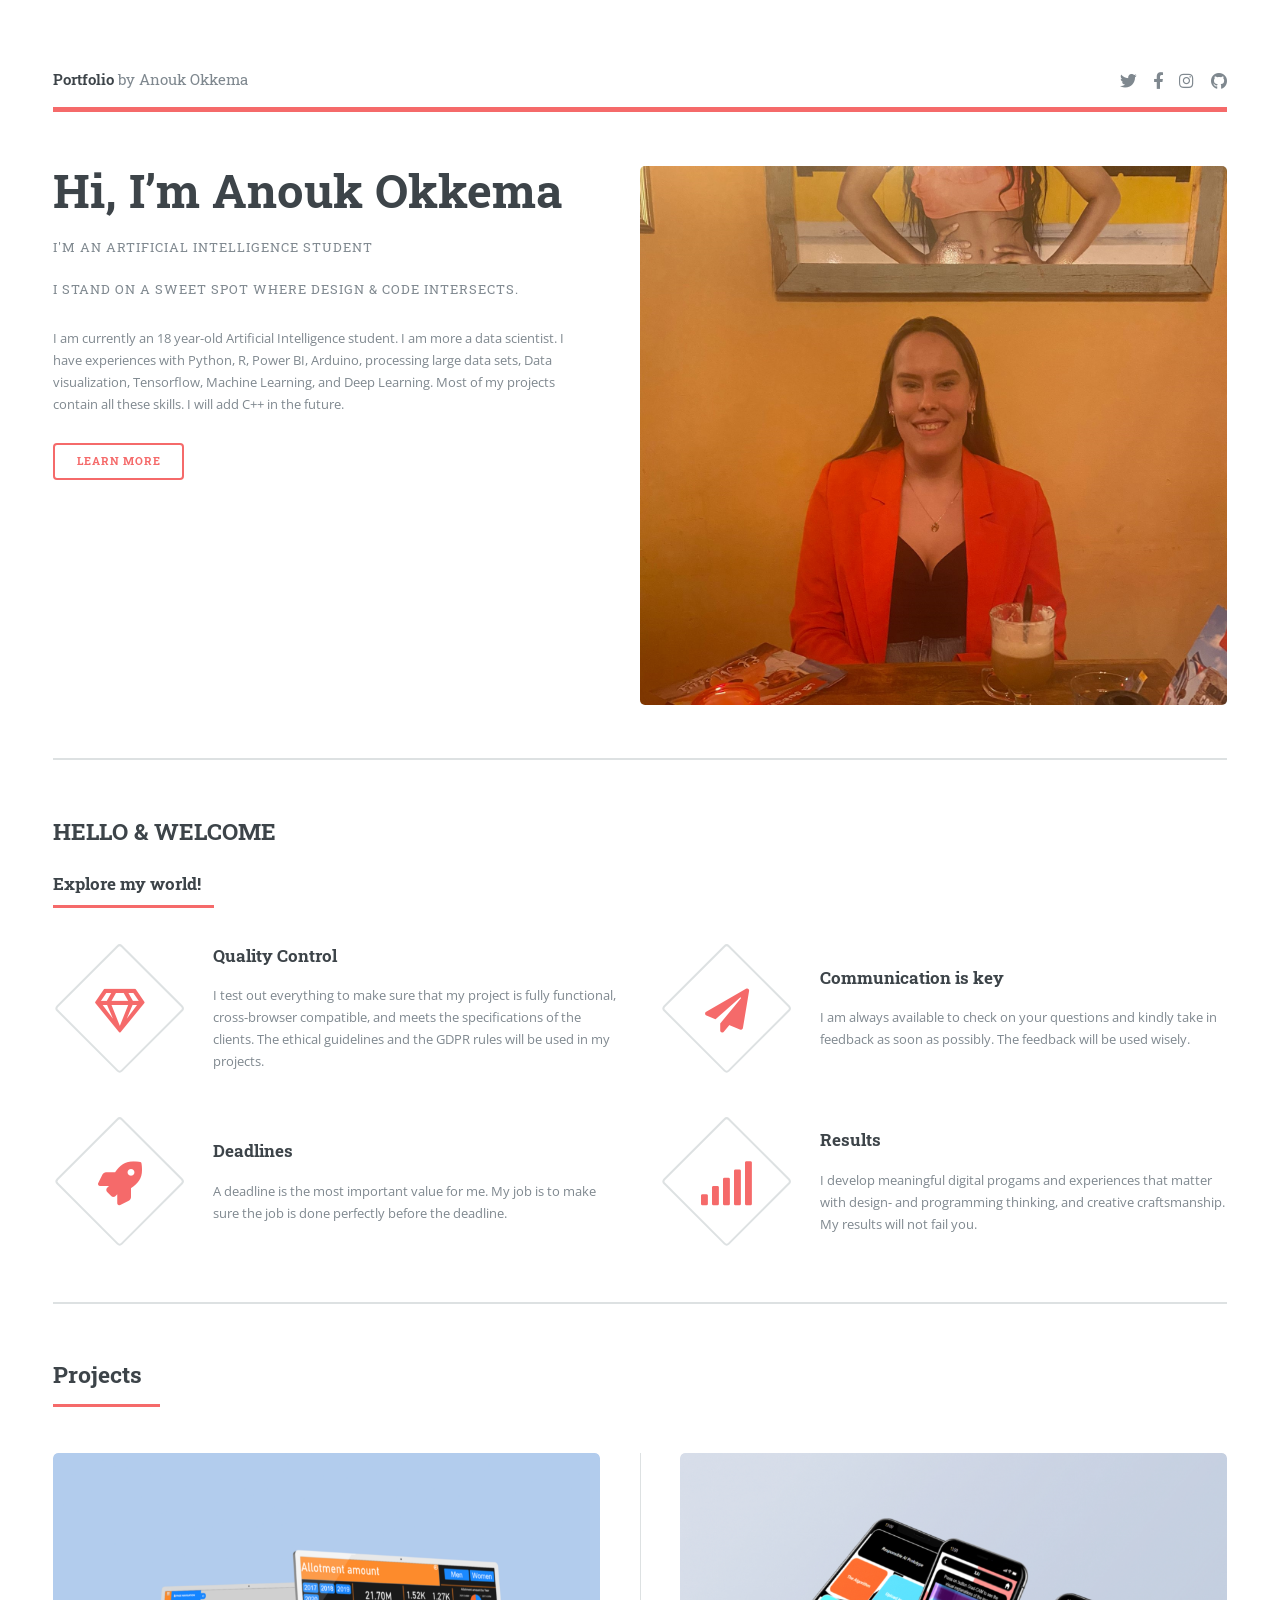
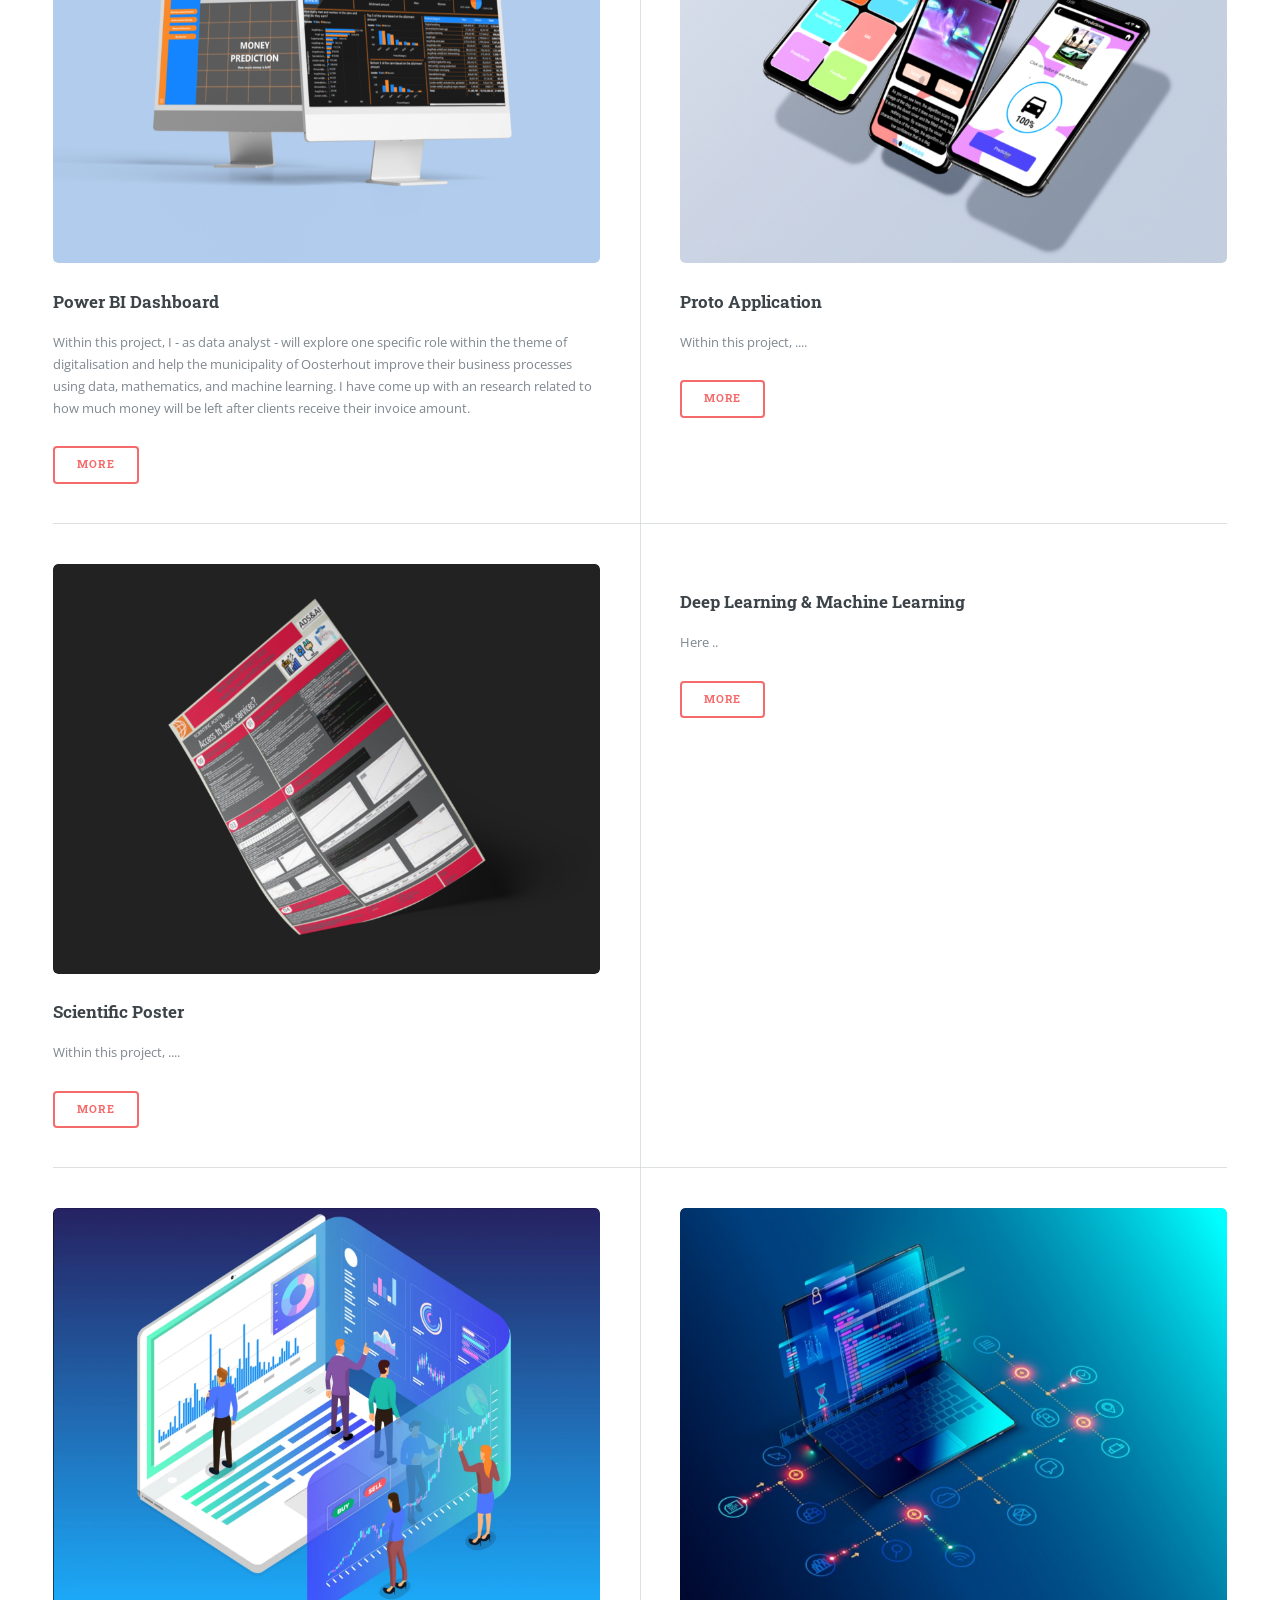
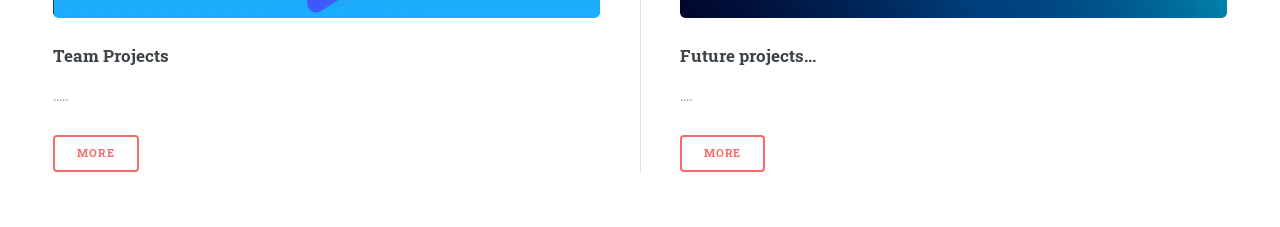
==== commit 2b3c1d51: "Update index.html" ====
--- a/index.html
+++ b/index.html
@@ -28,6 +28,7 @@
 										<li><a href="https://twitter.com/Anouk78519703" class="icon brands fa-twitter"><span class="label">Twitter</span></a></li>
 										<li><a href="https://www.facebook.com/anouk.okkema.9/" class="icon brands fa-facebook-f"><span class="label">Facebook</span></a></li>
 										<li><a href="https://www.instagram.com/anouk_okkema/" class="icon brands fa-instagram"><span class="label">Instagram</span></a></li>
+										<li><a href="https://github.com/PsDragon" class="icon brands fa-github"><span class="label">GitHub</span></a></li>
 									</ul>
 								</header>
 
@@ -39,7 +40,7 @@
 											<p>I'M AN ARTIFICIAL INTELLIGENCE STUDENT</p>
 											<p>I stand on a sweet spot where design & code intersects.</p>
 										</header>
-										<p>Aenean ornare velit lacus, ac varius enim ullamcorper eu. Proin aliquam facilisis ante interdum congue. Integer mollis, nisl amet convallis, porttitor magna ullamcorper, amet egestas mauris. Ut magna finibus nisi nec lacinia. Nam maximus erat id euismod egestas. Pellentesque sapien ac quam. Lorem ipsum dolor sit nullam.</p>
+										<p>I am currently an 18 year-old Artificial Intelligence student. I am more a data scientist. I have experiences with Python, R, Power BI, Arduino, processing large data sets, Data visualization, Tensorflow, Machine Learning, and Deep Learning. Most of my projects contain all these skills. I will add C++ in the future.</p>
 										<ul class="actions">
 											<li><a href="generic.html" class="button big">Learn More</a></li>
 										</ul>
@@ -60,28 +61,28 @@
 											<span class="icon fa-gem"></span>
 											<div class="content">
 												<h3>Quality Control</h3>
-												<p>Aenean ornare velit lacus, ac varius enim lorem ullamcorper dolore. Proin aliquam facilisis ante interdum. Sed nulla amet lorem feugiat tempus aliquam.</p>
+												<p>I test out everything to make sure that my project is fully functional, cross-browser compatible, and meets the specifications of the clients. The ethical guidelines and the GDPR rules will be used in my projects.</p>
 											</div>
 										</article>
 										<article>
 											<span class="icon solid fa-paper-plane"></span>
 											<div class="content">
 												<h3>Communication is key</h3>
-												<p>Aenean ornare velit lacus, ac varius enim lorem ullamcorper dolore. Proin aliquam facilisis ante interdum. Sed nulla amet lorem feugiat tempus aliquam.</p>
+												<p>I am always available to check on your questions and kindly take in feedback as soon as possibly. The feedback will be used wisely.</p>
 											</div>
 										</article>
 										<article>
 											<span class="icon solid fa-rocket"></span>
 											<div class="content">
 												<h3>Deadlines</h3>
-												<p>Aenean ornare velit lacus, ac varius enim lorem ullamcorper dolore. Proin aliquam facilisis ante interdum. Sed nulla amet lorem feugiat tempus aliquam.</p>
+												<p>A deadline is the most important value for me. My job is to make sure the job is done perfectly before the deadline.</p>
 											</div>
 										</article>
 										<article>
 											<span class="icon solid fa-signal"></span>
 											<div class="content">
 												<h3>Results</h3>
-												<p>Aenean ornare velit lacus, ac varius enim lorem ullamcorper dolore. Proin aliquam facilisis ante interdum. Sed nulla amet lorem feugiat tempus aliquam.</p>
+												<p>I develop meaningful digital progams and experiences that matter with design- and programming thinking, and creative craftsmanship. My results will not fail you.</p>
 											</div>
 										</article>
 									</div>
@@ -96,7 +97,7 @@
 										<article>
 											<a href="Dashboard.html" class="image"><img src="images/Dashboardd_mockup.png" alt="" /></a>
 											<h3>Power BI Dashboard</h3>
-											<p>Aenean ornare velit lacus, ac varius enim lorem ullamcorper dolore. Proin aliquam facilisis ante interdum. Sed nulla amet lorem feugiat tempus aliquam.</p>
+											<p>Within this project, I - as data analyst - will explore one specific role within the theme of digitalisation and help the municipality of Oosterhout improve their business processes using data, mathematics, and machine learning. I have come up with an research related to how much money will be left after clients receive their invoice amount.</p>
 											<ul class="actions">
 												<li><a href="Dashboard.html" class="button">More</a></li>
 											</ul>
@@ -104,7 +105,7 @@
 										<article>
 											<a href="Application.html" class="image"><img src="images/perspective-view-floating-three-iphone-x-mockup-template.jpeg" alt="" /></a>
 											<h3>Proto Application</h3>
-											<p>Aenean ornare velit lacus, ac varius enim lorem ullamcorper dolore. Proin aliquam facilisis ante interdum. Sed nulla amet lorem feugiat tempus aliquam.</p>
+											<p>Within this project, ....</p>
 											<ul class="actions">
 												<li><a href="Application.html" class="button">More</a></li>
 											</ul>
@@ -112,7 +113,7 @@
 										<article>
 											<a href="Poster.html" class="image"><img src="images/festival-identity-design-concept-template.jpeg" alt="" /></a>
 											<h3>Scientific Poster</h3>
-											<p>Aenean ornare velit lacus, ac varius enim lorem ullamcorper dolore. Proin aliquam facilisis ante interdum. Sed nulla amet lorem feugiat tempus aliquam.</p>
+											<p>Within this project, ....</p>
 											<ul class="actions">
 												<li><a href="Poster.html" class="button">More</a></li>
 											</ul>
@@ -120,7 +121,7 @@
 										<article>
 											<a href="DeepLearning.html" class="image"><img src="images/Cloud-art.png" alt="" /></a>
 											<h3>Deep Learning & Machine Learning</h3>
-											<p>Aenean ornare velit lacus, ac varius enim lorem ullamcorper dolore. Proin aliquam facilisis ante interdum. Sed nulla amet lorem feugiat tempus aliquam.</p>
+											<p>Here ..</p>
 											<ul class="actions">
 												<li><a href="DeepLearning.html" class="button">More</a></li>
 											</ul>
@@ -128,7 +129,7 @@
 										<article>
 											<a href="Team Project.html" class="image"><img src="images/Screenshot 2022-05-26 153853.png" alt="" /></a>
 											<h3>Team Projects</h3>
-											<p>Aenean ornare velit lacus, ac varius enim lorem ullamcorper dolore. Proin aliquam facilisis ante interdum. Sed nulla amet lorem feugiat tempus aliquam.</p>
+											<p>.....</p>
 											<ul class="actions">
 												<li><a href="Team Project.html" class="button">More</a></li>
 											</ul>
@@ -136,7 +137,7 @@
 										<article>
 											<a href="Future_projects.html" class="image"><img src="images/best-machine-learning-software.jpg" alt="" /></a>
 											<h3>Future projects...</h3>
-											<p>Aenean ornare velit lacus, ac varius enim lorem ullamcorper dolore. Proin aliquam facilisis ante interdum. Sed nulla amet lorem feugiat tempus aliquam.</p>
+											<p>....</p>
 											<ul class="actions">
 												<li><a href="Future_projects.html" class="button">More</a></li>
 											</ul>
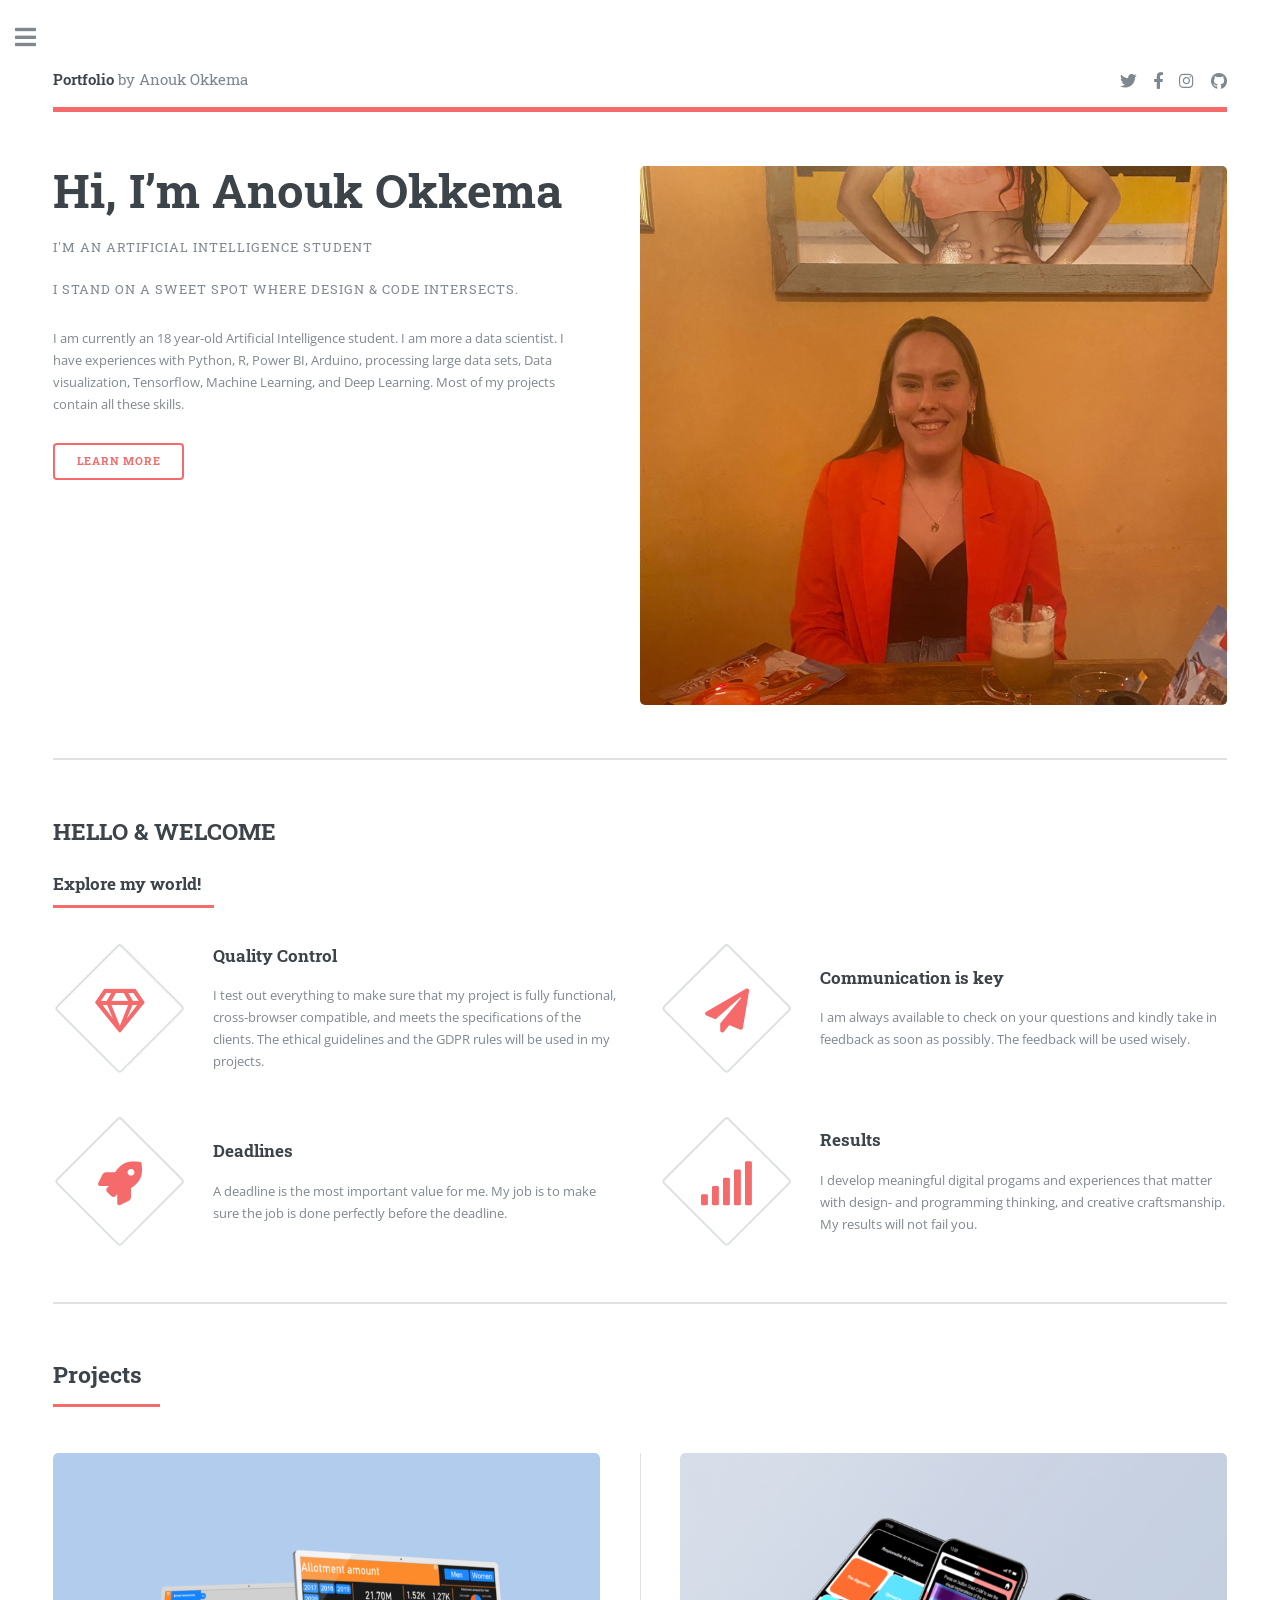
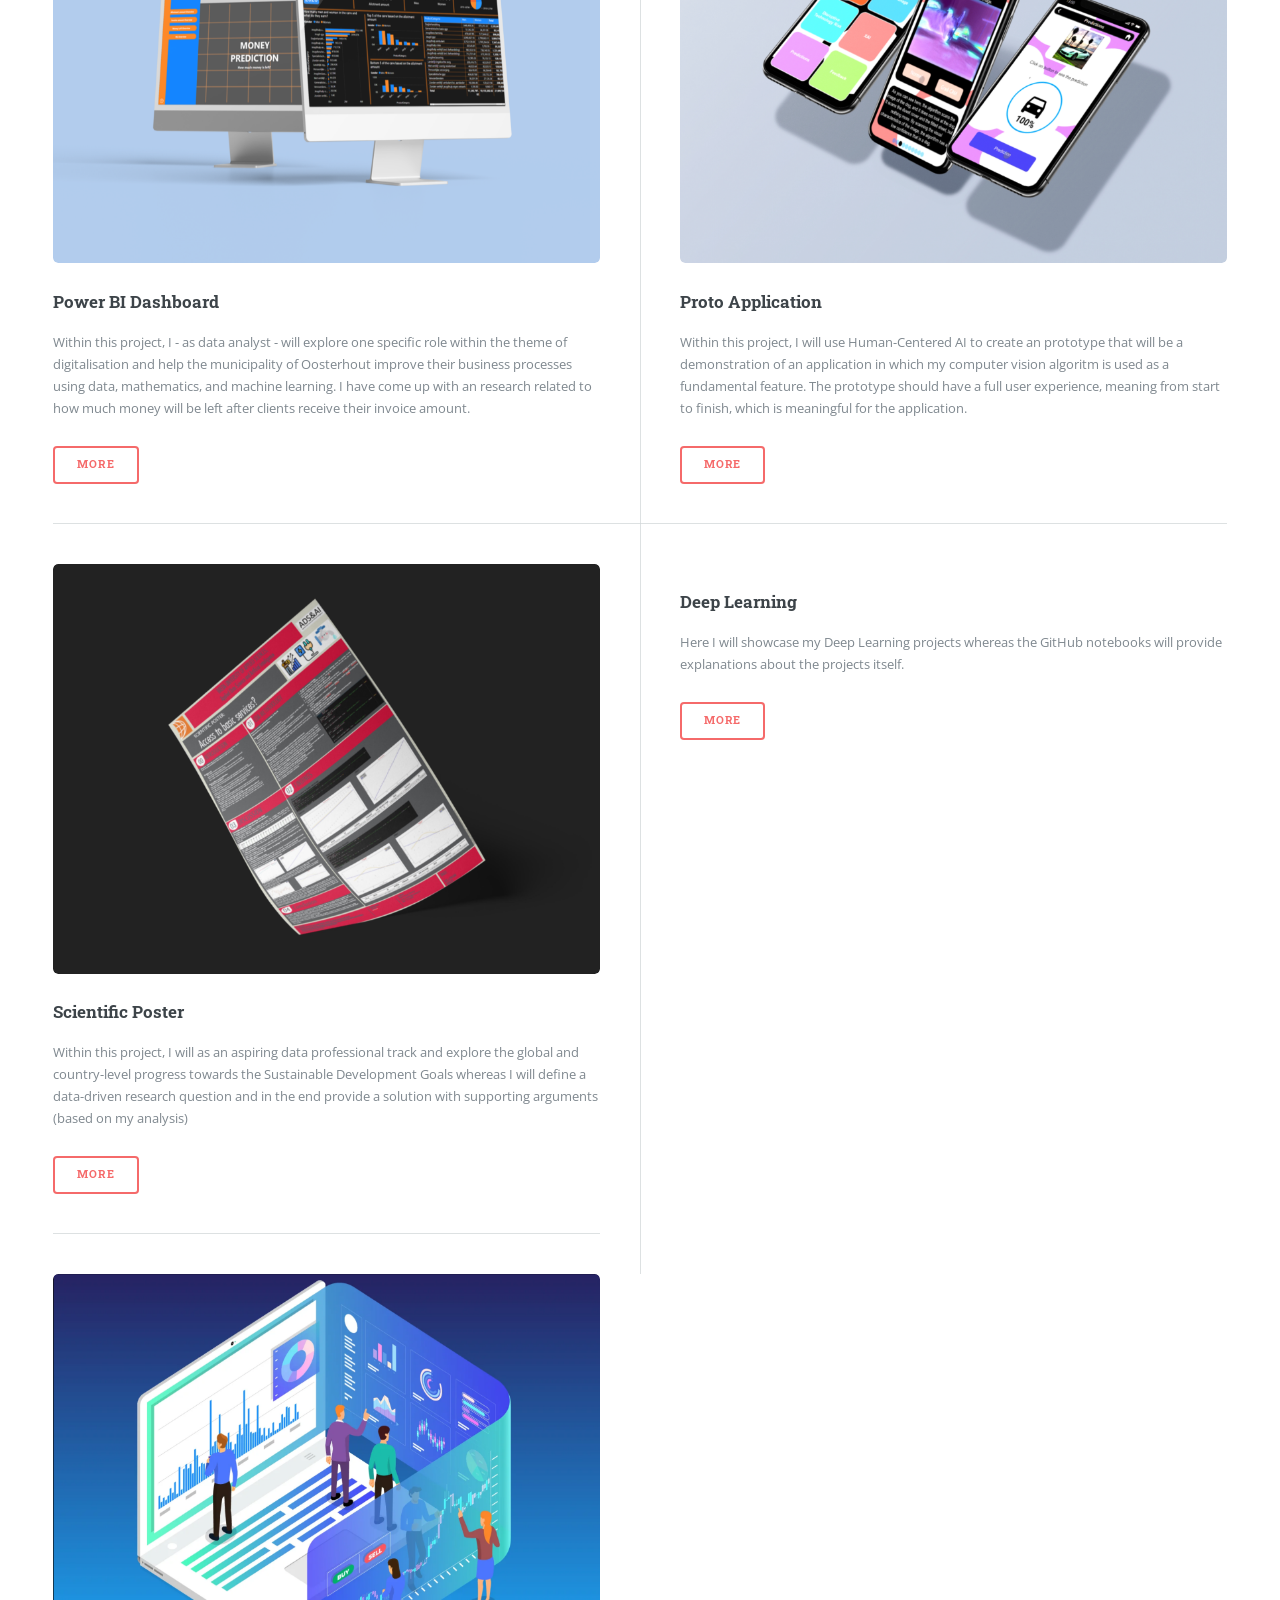
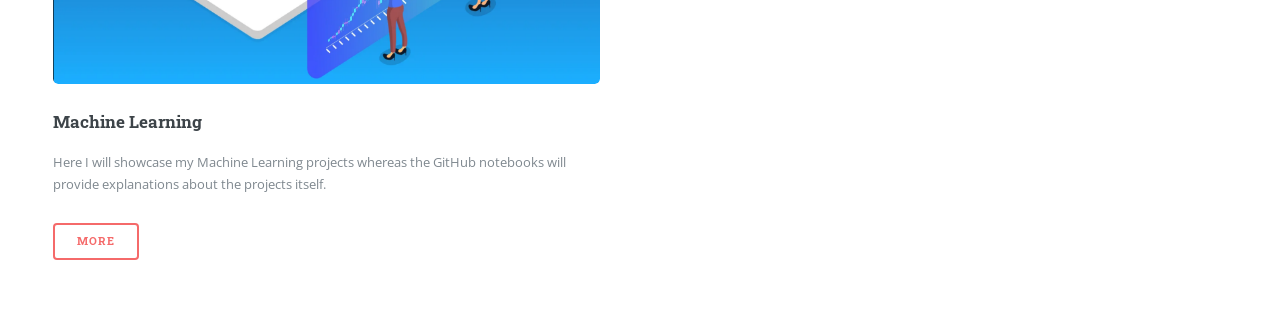
==== commit 2467f35e: "New Portfolio" ====
--- a/index.html
+++ b/index.html
@@ -10,7 +10,6 @@
 		<meta charset="utf-8" />
 		<meta name="viewport" content="width=device-width, initial-scale=1, user-scalable=no" />
 		<link rel="stylesheet" href="assets/css/main.css" />
-		<link rel="javascript" href="assets/js/auto.js" />
 	</head>
 	<body class="is-preload">
 
@@ -40,13 +39,13 @@
 											<p>I'M AN ARTIFICIAL INTELLIGENCE STUDENT</p>
 											<p>I stand on a sweet spot where design & code intersects.</p>
 										</header>
-										<p>I am currently an 18 year-old Artificial Intelligence student. I am more a data scientist. I have experiences with Python, R, Power BI, Arduino, processing large data sets, Data visualization, Tensorflow, Machine Learning, and Deep Learning. Most of my projects contain all these skills. I will add C++ in the future.</p>
+										<p>I am currently an 18 year-old Artificial Intelligence student. I am more a data scientist. I have experiences with Python, R, Power BI, Arduino, processing large data sets, Data visualization, Tensorflow, Machine Learning, and Deep Learning. Most of my projects contain all these skills.</p>
 										<ul class="actions">
 											<li><a href="generic.html" class="button big">Learn More</a></li>
 										</ul>
 									</div>
 									<span class="image object">
-										<img src="images/WhatsApp Image 2022-05-02 at 9.51.24 PM.jpeg" alt="" />
+										<img src="images/Main.jpeg" alt="" />
 									</span>
 								</section>
 
@@ -95,51 +94,43 @@
 									</header>
 									<div class="posts">
 										<article>
-											<a href="Dashboard.html" class="image"><img src="images/Dashboardd_mockup.png" alt="" /></a>
+											<a href="Power BI.html" class="image"><img src="images/Dashboardd_mockup.png" alt="" /></a>
 											<h3>Power BI Dashboard</h3>
 											<p>Within this project, I - as data analyst - will explore one specific role within the theme of digitalisation and help the municipality of Oosterhout improve their business processes using data, mathematics, and machine learning. I have come up with an research related to how much money will be left after clients receive their invoice amount.</p>
 											<ul class="actions">
-												<li><a href="Dashboard.html" class="button">More</a></li>
-											</ul>
-										</article>
-										<article>
-											<a href="Application.html" class="image"><img src="images/perspective-view-floating-three-iphone-x-mockup-template.jpeg" alt="" /></a>
+												<li><a href="Power BI.html" class="button">More</a></li>
+											</ul>
+										</article>
+										<article>
+											<a href="Proto.html" class="image"><img src="images/perspective-view-floating-three-iphone-x-mockup-template.jpeg" alt="" /></a>
 											<h3>Proto Application</h3>
-											<p>Within this project, ....</p>
-											<ul class="actions">
-												<li><a href="Application.html" class="button">More</a></li>
+											<p>Within this project, I will use Human-Centered AI to create an prototype that will be a demonstration of an application in which my computer vision algoritm is used as a fundamental feature. The prototype should have a full user experience, meaning from start to finish, which is meaningful for the application.</p>
+											<ul class="actions">
+												<li><a href="Proto.html" class="button">More</a></li>
 											</ul>
 										</article>
 										<article>
 											<a href="Poster.html" class="image"><img src="images/festival-identity-design-concept-template.jpeg" alt="" /></a>
 											<h3>Scientific Poster</h3>
-											<p>Within this project, ....</p>
+											<p>Within this project, I will as an aspiring data professional track and explore the global and country-level progress towards the Sustainable Development Goals whereas I will define a data-driven research question and in the end provide a solution with supporting arguments (based on my analysis)</p>
 											<ul class="actions">
 												<li><a href="Poster.html" class="button">More</a></li>
 											</ul>
 										</article>
 										<article>
-											<a href="DeepLearning.html" class="image"><img src="images/Cloud-art.png" alt="" /></a>
-											<h3>Deep Learning & Machine Learning</h3>
-											<p>Here ..</p>
-											<ul class="actions">
-												<li><a href="DeepLearning.html" class="button">More</a></li>
-											</ul>
-										</article>
-										<article>
-											<a href="Team Project.html" class="image"><img src="images/Screenshot 2022-05-26 153853.png" alt="" /></a>
-											<h3>Team Projects</h3>
-											<p>.....</p>
-											<ul class="actions">
-												<li><a href="Team Project.html" class="button">More</a></li>
-											</ul>
-										</article>
-										<article>
-											<a href="Future_projects.html" class="image"><img src="images/best-machine-learning-software.jpg" alt="" /></a>
-											<h3>Future projects...</h3>
-											<p>....</p>
-											<ul class="actions">
-												<li><a href="Future_projects.html" class="button">More</a></li>
+											<a href="" class="image"><img src="images/Cloud-art.png" alt="" /></a>
+											<h3>Deep Learning</h3>
+											<p>Here I will showcase my Deep Learning projects whereas the GitHub notebooks will provide explanations about the projects itself.</p>
+											<ul class="actions">
+												<li><a href="" class="button">More</a></li>
+											</ul>
+										</article>
+										<article>
+											<a href="" class="image"><img src="images/Screenshot 2022-05-26 153853.png" alt="" /></a>
+											<h3>Machine Learning</h3>
+											<p>Here I will showcase my Machine Learning projects whereas the GitHub notebooks will provide explanations about the projects itself.</p>
+											<ul class="actions">
+												<li><a href="" class="button">More</a></li>
 											</ul>
 										</article>
 									</div>
@@ -166,16 +157,15 @@
 									</header>
 									<ul>
 										<li><a href="index.html">Homepage</a></li>
-										<li><a href="generic.html">Generic Info</a></li>
+										<li><a href="generic.html">General info</a></li>
 										<li>
 											<span class="opener">Projects</span>
 											<ul>
-												<li><a href="Dashboard.html">Power BI Dashboard</a></li>
-												<li><a href="Application.html">Proto application</a></li>
+												<li><a href="Power BI.html">Power BI Dashboard</a></li>
+												<li><a href="Proto.html">Proto application</a></li>
 												<li><a href="Poster.html">Scientific Poster</a></li>
-												<li><a href="DeepLearning.html">Deep Learning & Machine Learning</a></li>
-												<li><a href="Team Project.html">Team Projects</a></li>
-												<li><a href="Future_projects.html">Future Projects</a></li>
+												<li><a href="DeepLearning.html">Deep Learning</a></li>
+												<li><a href="MachineLearning.html">Machine Learning</a></li>
 											</ul>
 										</li>
 									</ul>
@@ -188,20 +178,20 @@
 									</header>
 									<div class="mini-posts">
 										<article>
-											<a href="Team Project.html" class="image"><img src="images/citymap-breda-houten-wanddecoratie-2.jpg" alt="" /></a>
+											<a href="" class="image"><img src="images/citymap-breda-houten-wanddecoratie-2.jpg" alt="" /></a>
 											<p>My team currenly works on a project for the municipality of Breda. We want to combat segregation in the city of Breda. So far one of the key driving factors of segregation is Quality of Life (QoL).</p>
 										</article>
 										<article>
-											<a href="DeepLearning.html" class="image"><img src="./images/IMG_3662.jpeg" alt="" /></a>
+											<a href="" class="image"><img src="./images/IMG_3662.jpeg" alt="" /></a>
 											<p>I recently received a workshop where I had the oppertunity to build a weather station that measures temperature, and humidity with Arduino. For more information, see the website of <a href= https://meetjestad.net/ >Meet je Stad</a>. </p>
 										</article>
 										<article>
-											<a href="Team Project.html" class="image"><img src="images/WhatsApp Image 2022-05-10 at 8.26.22 PM.jpeg" alt="" /></a>
+											<a href="" class="image"><img src="images/WhatsApp Image 2022-05-10 at 8.26.22 PM.jpeg" alt="" /></a>
 											<p>I went to the municipality of Breda to meet the clients of our new project. I was very curious to see what our new project was going to be!</p>
 										</article>
 									</div>
 									<ul class="actions">
-										<li><a href="generic.html#History" class="button">More</a></li>
+										<li><a href="" class="button">More</a></li>
 									</ul>
 								</section>
 
@@ -211,7 +201,7 @@
 										<h2>Are you impressed by my work?</h2>
 										<h3>Get in touch</h3>
 									</header>
-									<p>There is nothing I love in the world more than hearing from visitors just like you! Positive stuff, helpful feedback on the site, or just a note about literally anything on your mind. I want to hear it. I promise to respond too, because there is nothing worse than sending a note like this to a individual and not hearing back. </p>
+									<p>There is nothing I love more in the world than hearing from visitors just like you! Positive stuff, helpful feedback on the site, or just a note about literally anything on your mind. I want to hear it. I promise to respond too, because there is nothing worse than sending a note like this to a individual and not hearing back. </p>
 									<ul class="contact">
 										<li class="icon solid fa-envelope"><a href="#">anouk.okkema@kpnmail.nl</a></li>
 										<li class="icon solid fa-phone">06 83 24 35 66</li>
--- a/assets/css/main.css
+++ b/assets/css/main.css
@@ -1241,8 +1241,11 @@
     display: block;
     margin: 0 0 3em 0;
     width: 100%; }
-    .image.main img {
-      width: 100%; }
+  .image.main img {
+    width: 100%; }
+  .videoobject video {
+    margin-top: 126px ;
+  }
 
 a.image {
   overflow: hidden; }
@@ -1252,6 +1255,16 @@
     -ms-transition: -ms-transform 0.2s ease;
     transition: transform 0.2s ease; }
   a.image:hover img {
+    -moz-transform: scale(1.075);
+    -webkit-transform: scale(1.075);
+    -ms-transform: scale(1.075);
+    transform: scale(1.075); }
+  a.image iframe {
+    -moz-transition: -moz-transform 0.2s ease;
+    -webkit-transition: -webkit-transform 0.2s ease;
+    -ms-transition: -ms-transform 0.2s ease;
+    transition: transform 0.2s ease; }
+  a.image:hover iframe {
     -moz-transform: scale(1.075);
     -webkit-transform: scale(1.075);
     -ms-transform: scale(1.075);
@@ -1859,7 +1872,7 @@
     margin: 0 auto;
     max-width: 110em; }
     #main > .inner > section {
-      padding: 6em 0 4em 0 ;
+      padding: 6em 0 0em 0 ;
       border-top: solid 2px rgba(210, 215, 217, 0.75); }
       #main > .inner > section:first-of-type {
         border-top: 0 !important; }
@@ -2453,10 +2466,9 @@
     
     .slider{
       position: relative;
-      width: 800px;
-      height: 795px;
-      margin: auto;
-      top: 50px;
+      width: 100%;
+      height: 100%;
+      top: auto;
       background: #f56a6a;
     }
     
@@ -2476,8 +2488,8 @@
     .slider .slidi img{
       z-index: 1;
       width: 100%;
-      height: 500px;
-      border-radius: 5px;
+      height: 100%;
+      border-radius: 0;
     }
     
     .slider .slidi .info{
@@ -2513,7 +2525,7 @@
     }
     
     .slider .navigate .bt{
-      background: rgba(255, 255, 255, 0.5);
+      background: #f56a6a;
       width: 12px;
       height: 12px;
       margin: 10px;
@@ -2525,255 +2537,317 @@
       background: #2696E9;
       box-shadow: 0 0 2px rgba(0, 0, 0, 0.5);
     }
-    
-    @media (max-width: 820px){
-      .slider{
-        width: 600px;
-        height: 375px;
-      }
-    
-      .slider .slidi .info{
-        padding: 10px 25px;
-      }
-    
-      .slider .slidi .info h2{
-        font-size: 35px;
-      }
-    
-      .slider .slidi .info p{
-        width: 70%;
-        font-size: 15px;
-      }
-    
-      .slider .navigate{
-        bottom: 25px;
-      }
-    
-      .slider .navigate .bt{
-        width: 10px;
-        height: 10px;
-        margin: 8px;
-      }
-    }
-    
-    @media (max-width: 620px){
-      .slider{
-        width: 400px;
-        height: 250px;
-      }
-    
-      .slider .slidi .info{
-        padding: 10px 20px;
-      }
-    
-      .slider .slidi .info h2{
-        font-size: 30px;
-      }
-    
-      .slider .slidi .info p{
-        width: 80%;
-        font-size: 13px;
-      }
-    
-      .slider .navigate{
-        bottom: 15px;
-      }
-    
-      .slider .navigate .bt{
-        width: 8px;
-        height: 8px;
-        margin: 6px;
-      }
-    }
-    
-    @media (max-width: 420px){
-      .slider{
-        width: 320px;
-        height: 200px;
-      }
-    
-      .slider .slidi .info{
-        padding: 5px 10px;
-      }
-    
-      .slider .slidi .info h2{
-        font-size: 25px;
-      }
-    
-      .slider .slidi .info p{
-        width: 90%;
-        font-size: 11px;
-      }
-    
-      .slider .navigate{
-        bottom: 10px;
-      }
-    }
-
-    /* Slideshow container 2*/
-    @import url('https://fonts.googleapis.com/css2?family=Poppins:wght@100;200;300;400;500;600;700;800;900&display=swap');
-
-    *{
-      margin: 0;
-      padding: 0;
-      box-sizing: border-box;
-      font-family: "Poppins", sans-serif;
-    }
-    
-    .img-slider{
-      position: relative;
-      width: 1700px;
-      height: 750px;
-      margin: auto;
-      background: #f56a6a;
-    }
-    
-    .img-slider .slide{
-      z-index: 1;
-      position: absolute;
-      width: 100%;
-      clip-path: circle(0% at 0 50%);
-    }
-    
-    .img-slider .slide.active{
-      clip-path: circle(150% at 0 50%);
-      transition: 2s;
-      transition-property: clip-path;
-    }
-    
-    .img-slider .slide img{
-      z-index: 1;
-      width: 100%;
-      height: 750px;
-      border-radius: 5px;
-    }
-    
-    .img-slider .slide .info{
-      position: absolute;
-      top: 0;
-      padding: 15px 30px;
-    }
-    
-    .img-slider .slide .info h2{
-      color: #fff;
-      font-size: 45px;
-      text-transform: uppercase;
-      font-weight: 800;
-      letter-spacing: 2px;
-    }
-    
-    .img-slider .slide .info p{
-      color: #fff;
-      background: rgba(0, 0, 0, 0.1);
-      font-size: 16px;
-      width: 60%;
-      padding: 10px;
-      border-radius: 4px;
-    }
-    
-    .img-slider .navigation{
-      z-index: 2;
-      position: absolute;
-      display: flex;
-      bottom: 30px;
-      left: 50%;
-      transform: translateX(-50%);
-    }
-    
-    .img-slider .navigation .btn{
-      background: rgba(255, 255, 255, 0.5);
-      width: 12px;
-      height: 12px;
-      margin: 10px;
-      border-radius: 50%;
-      cursor: pointer;
-    }
-    
-    .img-slider .navigation .btn.active{
-      background: #2696E9;
-      box-shadow: 0 0 2px rgba(0, 0, 0, 0.5);
-    }
-    
-    @media (max-width: 820px){
-      .img-slider{
-        width: 600px;
-        height: 375px;
-      }
-    
-      .img-slider .slide .info{
-        padding: 10px 25px;
-      }
-    
-      .img-slider .slide .info h2{
-        font-size: 35px;
-      }
-    
-      .img-slider .slide .info p{
-        width: 70%;
-        font-size: 15px;
-      }
-    
-      .img-slider .navigation{
-        bottom: 25px;
-      }
-    
-      .img-slider .navigation .btn{
-        width: 10px;
-        height: 10px;
-        margin: 8px;
-      }
-    }
-    
-    @media (max-width: 620px){
-      .img-slider{
-        width: 400px;
-        height: 250px;
-      }
-    
-      .img-slider .slide .info{
-        padding: 10px 20px;
-      }
-    
-      .img-slider .slide .info h2{
-        font-size: 30px;
-      }
-    
-      .img-slider .slide .info p{
-        width: 80%;
-        font-size: 13px;
-      }
-    
-      .img-slider .navigation{
-        bottom: 15px;
-      }
-    
-      .img-slider .navigation .btn{
-        width: 8px;
-        height: 8px;
-        margin: 6px;
-      }
-    }
-    
-    @media (max-width: 420px){
-      .img-slider{
-        width: 320px;
-        height: 200px;
-      }
-    
-      .img-slider .slide .info{
-        padding: 5px 10px;
-      }
-    
-      .img-slider .slide .info h2{
-        font-size: 25px;
-      }
-    
-      .img-slider .slide .info p{
-        width: 90%;
-        font-size: 11px;
-      }
-    
-      .img-slider .navigation{
-        bottom: 10px;
-      }
-    }+
+.w3-badge,.w3-tag{background-color:#000;color:#fff;display:inline-block;padding-left:8px;padding-right:8px;text-align:center}.w3-badge{border-radius:50%}
+.w3-ul{list-style-type:none;padding:0;margin:0}.w3-ul li{padding:8px 16px;border-bottom:1px solid #ddd}.w3-ul li:last-child{border-bottom:none}
+.w3-tooltip,.w3-display-container{position:relative}.w3-tooltip .w3-text{display:none}.w3-tooltip:hover .w3-text{display:inline-block}
+.w3-ripple:active{opacity:0.5}.w3-ripple{transition:opacity 0s}
+.w3-input{padding:8px;display:block;border:none;border-bottom:1px solid #ccc;width:100%}
+.w3-select{padding:9px 0;width:100%;border:none;border-bottom:1px solid #ccc}
+.w3-dropdown-click,.w3-dropdown-hover{position:relative;display:inline-block;cursor:pointer}
+.w3-dropdown-hover:hover .w3-dropdown-content{display:block}
+.w3-dropdown-hover:first-child,.w3-dropdown-click:hover{background-color:#f56a6a;color:#000}
+.w3-dropdown-hover:hover > .w3-button:first-child,.w3-dropdown-click:hover > .w3-button:first-child{background-color:#ccc;color:#000}
+.w3-dropdown-content{cursor:auto;color:#000;background-color:#fff;display:none;position:absolute;min-width:160px;margin:0;padding:0;z-index:1}
+.w3-check,.w3-radio{width:24px;height:24px;position:relative;top:6px}
+.w3-sidebar{height:100%;width:200px;background-color:#fff;position:fixed!important;z-index:1;overflow:auto}
+.w3-bar-block .w3-dropdown-hover,.w3-bar-block .w3-dropdown-click{width:100%}
+.w3-bar-block .w3-dropdown-hover .w3-dropdown-content,.w3-bar-block .w3-dropdown-click .w3-dropdown-content{min-width:100%}
+.w3-bar-block .w3-dropdown-hover .w3-button,.w3-bar-block .w3-dropdown-click .w3-button{width:100%;text-align:left;padding:8px 16px}
+.w3-main,#main{transition:margin-left .4s}
+.w3-modal{z-index:3;display:none;padding-top:100px;position:fixed;left:0;top:0;width:100%;height:100%;overflow:auto;background-color:rgb(0,0,0);background-color:rgba(0,0,0,0.4)}
+.w3-modal-content{margin:auto;background-color:#fff;position:relative;padding:0;outline:0;width:600px}
+.w3-bar{width:100%;overflow:hidden}.w3-center .w3-bar{display:inline-block;width:auto}
+.w3-bar .w3-bar-item{padding:8px 16px;float:left;width:auto;border:none;display:block;outline:0}
+.w3-bar .w3-dropdown-hover,.w3-bar .w3-dropdown-click{position:static;float:left}
+.w3-bar .w3-button{white-space:normal}
+.w3-bar-block .w3-bar-item{width:100%;display:block;padding:8px 16px;text-align:left;border:none;white-space:normal;float:none;outline:0}
+.w3-bar-block.w3-center .w3-bar-item{text-align:center}.w3-block{display:block;width:100%}
+.w3-responsive{display:block;overflow-x:auto}
+.w3-container:after,.w3-container:before,.w3-panel:after,.w3-panel:before,.w3-row:after,.w3-row:before,.w3-row-padding:after,.w3-row-padding:before,
+.w3-cell-row:before,.w3-cell-row:after,.w3-clear:after,.w3-clear:before,.w3-bar:before,.w3-bar:after{content:"";display:table;clear:both}
+.w3-col,.w3-half,.w3-third,.w3-twothird,.w3-threequarter,.w3-quarter{float:left;width:100%}
+.w3-col.s1{width:8.33333%}.w3-col.s2{width:16.66666%}.w3-col.s3{width:24.99999%}.w3-col.s4{width:33.33333%}
+.w3-col.s5{width:41.66666%}.w3-col.s6{width:49.99999%}.w3-col.s7{width:58.33333%}.w3-col.s8{width:66.66666%}
+.w3-col.s9{width:74.99999%}.w3-col.s10{width:83.33333%}.w3-col.s11{width:91.66666%}.w3-col.s12{width:99.99999%}
+@media (min-width:601px){.w3-col.m1{width:8.33333%}.w3-col.m2{width:16.66666%}.w3-col.m3,.w3-quarter{width:24.99999%}.w3-col.m4,.w3-third{width:33.33333%}
+.w3-col.m5{width:41.66666%}.w3-col.m6,.w3-half{width:49.99999%}.w3-col.m7{width:58.33333%}.w3-col.m8,.w3-twothird{width:66.66666%}
+.w3-col.m9,.w3-threequarter{width:74.99999%}.w3-col.m10{width:83.33333%}.w3-col.m11{width:91.66666%}.w3-col.m12{width:99.99999%}}
+@media (min-width:993px){.w3-col.l1{width:8.33333%}.w3-col.l2{width:16.66666%}.w3-col.l3{width:24.99999%}.w3-col.l4{width:33.33333%}
+.w3-col.l5{width:41.66666%}.w3-col.l6{width:49.99999%}.w3-col.l7{width:58.33333%}.w3-col.l8{width:66.66666%}
+.w3-col.l9{width:74.99999%}.w3-col.l10{width:83.33333%}.w3-col.l11{width:91.66666%}.w3-col.l12{width:99.99999%}}
+.w3-rest{overflow:hidden}.w3-stretch{margin-left:-16px;margin-right:-16px}
+.w3-content,.w3-auto{margin-left:auto;margin-right:auto}.w3-content{max-width:980px}.w3-auto{max-width:1140px}
+.w3-cell-row{display:table;width:100%}.w3-cell{display:table-cell}
+.w3-cell-top{vertical-align:top}.w3-cell-middle{vertical-align:middle}.w3-cell-bottom{vertical-align:bottom}
+.w3-hide{display:none!important}.w3-show-block,.w3-show{display:block!important}.w3-show-inline-block{display:inline-block!important}
+@media (max-width:1205px){.w3-auto{max-width:95%}}
+@media (max-width:600px){.w3-modal-content{margin:0 10px;width:auto!important}.w3-modal{padding-top:30px}
+.w3-dropdown-hover.w3-mobile .w3-dropdown-content,.w3-dropdown-click.w3-mobile .w3-dropdown-content{position:relative}	
+.w3-hide-small{display:none!important}.w3-mobile{display:block;width:100%!important}.w3-bar-item.w3-mobile,.w3-dropdown-hover.w3-mobile,.w3-dropdown-click.w3-mobile{text-align:center}
+.w3-dropdown-hover.w3-mobile,.w3-dropdown-hover.w3-mobile .w3-btn,.w3-dropdown-hover.w3-mobile .w3-button,.w3-dropdown-click.w3-mobile,.w3-dropdown-click.w3-mobile .w3-btn,.w3-dropdown-click.w3-mobile .w3-button{width:100%}}
+@media (max-width:768px){.w3-modal-content{width:500px}.w3-modal{padding-top:50px}}
+@media (min-width:993px){.w3-modal-content{width:900px}.w3-hide-large{display:none!important}.w3-sidebar.w3-collapse{display:block!important}}
+@media (max-width:992px) and (min-width:601px){.w3-hide-medium{display:none!important}}
+@media (max-width:992px){.w3-sidebar.w3-collapse{display:none}.w3-main{margin-left:0!important;margin-right:0!important}.w3-auto{max-width:100%}}
+.w3-top,.w3-bottom{position:fixed;width:100%;z-index:1}.w3-top{top:0}.w3-bottom{bottom:0}
+.w3-overlay{position:fixed;display:none;width:100%;height:100%;top:0;left:0;right:0;bottom:0;background-color:rgba(0,0,0,0.5);z-index:2}
+.w3-display-topleft{position:absolute;left:0;top:0}.w3-display-topright{position:absolute;right:0;top:0}
+.w3-display-bottomleft{position:absolute;left:0;bottom:0}.w3-display-bottomright{position:absolute;right:0;bottom:0}
+.w3-display-middle{position:absolute;top:50%;left:50%;transform:translate(-50%,-50%);-ms-transform:translate(-50%,-50%)}
+.w3-display-left{position:absolute;top:50%;left:0%;transform:translate(0%,-50%);-ms-transform:translate(-0%,-50%)}
+.w3-display-right{position:absolute;top:50%;right:0%;transform:translate(0%,-50%);-ms-transform:translate(0%,-50%)}
+.w3-display-topmiddle{position:absolute;left:50%;top:0;transform:translate(-50%,0%);-ms-transform:translate(-50%,0%)}
+.w3-display-bottommiddle{position:absolute;left:50%;bottom:0;transform:translate(-50%,0%);-ms-transform:translate(-50%,0%)}
+.w3-display-container:hover .w3-display-hover{display:block}.w3-display-container:hover span.w3-display-hover{display:inline-block}.w3-display-hover{display:none}
+.w3-display-position{position:absolute}
+.w3-circle{border-radius:50%}
+.w3-round-small{border-radius:2px}.w3-round,.w3-round-medium{border-radius:4px}.w3-round-large{border-radius:8px}.w3-round-xlarge{border-radius:16px}.w3-round-xxlarge{border-radius:32px}
+.w3-row-padding,.w3-row-padding>.w3-half,.w3-row-padding>.w3-third,.w3-row-padding>.w3-twothird,.w3-row-padding>.w3-threequarter,.w3-row-padding>.w3-quarter,.w3-row-padding>.w3-col{padding:0 8px}
+.w3-container,.w3-panel{padding:0.01em 16px}.w3-panel{margin-top:16px;margin-bottom:16px}
+.w3-code,.w3-codespan{font-family:Consolas,"courier new";font-size:16px}
+.w3-code{width:auto;background-color:#fff;padding:8px 12px;border-left:4px solid #4CAF50;word-wrap:break-word}
+.w3-codespan{color:crimson;background-color:#f1f1f1;padding-left:4px;padding-right:4px;font-size:110%}
+.w3-card,.w3-card-2{box-shadow:0 2px 5px 0 rgba(0,0,0,0.16),0 2px 10px 0 rgba(0,0,0,0.12)}
+.w3-card-4,.w3-hover-shadow:hover{box-shadow:0 4px 10px 0 rgba(0,0,0,0.2),0 4px 20px 0 rgba(0,0,0,0.19)}
+.w3-spin{animation:w3-spin 2s infinite linear}@keyframes w3-spin{0%{transform:rotate(0deg)}100%{transform:rotate(359deg)}}
+.w3-animate-fading{animation:fading 10s infinite}@keyframes fading{0%{opacity:0}50%{opacity:1}100%{opacity:0}}
+.w3-animate-opacity{animation:opac 0.8s}@keyframes opac{from{opacity:0} to{opacity:1}}
+.w3-animate-top{position:relative;animation:animatetop 0.4s}@keyframes animatetop{from{top:-300px;opacity:0} to{top:0;opacity:1}}
+.w3-animate-left{position:relative;animation:animateleft 0.4s}@keyframes animateleft{from{left:-300px;opacity:0} to{left:0;opacity:1}}
+.w3-animate-right{position:relative;animation:animateright 0.4s}@keyframes animateright{from{right:-300px;opacity:0} to{right:0;opacity:1}}
+.w3-animate-bottom{position:relative;animation:animatebottom 0.4s}@keyframes animatebottom{from{bottom:-300px;opacity:0} to{bottom:0;opacity:1}}
+.w3-animate-zoom {animation:animatezoom 0.6s}@keyframes animatezoom{from{transform:scale(0)} to{transform:scale(1)}}
+.w3-animate-input{transition:width 0.4s ease-in-out}.w3-animate-input:focus{width:100%!important}
+.w3-opacity,.w3-hover-opacity:hover{opacity:0.60}.w3-opacity-off,.w3-hover-opacity-off:hover{opacity:1}
+.w3-opacity-max{opacity:0.25}.w3-opacity-min{opacity:0.75}
+.w3-greyscale-max,.w3-grayscale-max,.w3-hover-greyscale:hover,.w3-hover-grayscale:hover{filter:grayscale(100%)}
+.w3-greyscale,.w3-grayscale{filter:grayscale(75%)}.w3-greyscale-min,.w3-grayscale-min{filter:grayscale(50%)}
+.w3-sepia{filter:sepia(75%)}.w3-sepia-max,.w3-hover-sepia:hover{filter:sepia(100%)}.w3-sepia-min{filter:sepia(50%)}
+.w3-tiny{font-size:10px!important}.w3-small{font-size:12px!important}.w3-medium{font-size:15px!important}.w3-large{font-size:18px!important}
+.w3-xlarge{font-size:24px!important}.w3-xxlarge{font-size:36px!important}.w3-xxxlarge{font-size:48px!important}.w3-jumbo{font-size:64px!important}
+.w3-left-align{text-align:left!important}.w3-right-align{text-align:right!important}.w3-justify{text-align:justify!important}.w3-center{text-align:center!important}
+.w3-border-0{border:0!important}.w3-border{border:1px solid #ccc!important}
+.w3-border-top{border-top:1px solid #ccc!important}.w3-border-bottom{border-bottom:1px solid #ccc!important}
+.w3-border-left{border-left:1px solid #ccc!important}.w3-border-right{border-right:1px solid #ccc!important}
+.w3-topbar{border-top:6px solid #ccc!important}.w3-bottombar{border-bottom:6px solid #ccc!important}
+.w3-leftbar{border-left:6px solid #ccc!important}.w3-rightbar{border-right:6px solid #ccc!important}
+.w3-section,.w3-code{margin-top:16px!important;margin-bottom:16px!important}
+.w3-margin{margin:16px!important}.w3-margin-top{margin-top:16px!important}.w3-margin-bottom{margin-bottom:16px!important}
+.w3-margin-left{margin-left:16px!important}.w3-margin-right{margin-right:16px!important}
+.w3-padding-small{padding:4px 8px!important}.w3-padding{padding:8px 16px!important}.w3-padding-large{padding:12px 24px!important}
+.w3-padding-16{padding-top:16px!important;padding-bottom:16px!important}.w3-padding-24{padding-top:24px!important;padding-bottom:24px!important}
+.w3-padding-32{padding-top:32px!important;padding-bottom:32px!important}.w3-padding-48{padding-top:48px!important;padding-bottom:48px!important}
+.w3-padding-64{padding-top:64px!important;padding-bottom:64px!important}
+.w3-padding-top-64{padding-top:64px!important}.w3-padding-top-48{padding-top:48px!important}
+.w3-padding-top-32{padding-top:32px!important}.w3-padding-top-24{padding-top:24px!important}
+.w3-left{float:left!important}.w3-right{float:right!important}
+.w3-button:hover{color:#000!important;background-color:#f56a6a!important}
+.w3-transparent,.w3-hover-none:hover{background-color:transparent!important}
+.w3-hover-none:hover{box-shadow:none!important}
+.w3-content{top:75px}
+
+.w3-image{max-width:100%;height:auto}img{vertical-align:middle}a{color:inherit}
+.w3-table,.w3-table-all{border-collapse:collapse;border-spacing:0;width:100%;display:table}.w3-table-all{border:1px solid #ccc}
+.w3-bordered tr,.w3-table-all tr{border-bottom:1px solid #ddd}.w3-striped tbody tr:nth-child(even){background-color:#f1f1f1}
+.w3-table-all tr:nth-child(odd){background-color:#fff}.w3-table-all tr:nth-child(even){background-color:#f1f1f1}
+.w3-hoverable tbody tr:hover,.w3-ul.w3-hoverable li:hover{background-color:#ccc}.w3-centered tr th,.w3-centered tr td{text-align:center}
+.w3-table td,.w3-table th,.w3-table-all td,.w3-table-all th{padding:8px 8px;display:table-cell;text-align:left;vertical-align:top}
+.w3-table th:first-child,.w3-table td:first-child,.w3-table-all th:first-child,.w3-table-all td:first-child{padding-left:16px}
+.w3-btn,.w3-button{border:none;display:inline-block;padding:8px 16px;vertical-align:middle;overflow:hidden;text-decoration:none;color:inherit;background-color:inherit;text-align:center;cursor:pointer;white-space:nowrap}
+.w3-btn:hover{box-shadow:0 8px 16px 0 rgba(0,0,0,0.2),0 6px 20px 0 rgba(0,0,0,0.19)}
+.w3-btn,.w3-button{-webkit-touch-callout:none;-webkit-user-select:none;-khtml-user-select:none;-moz-user-select:none;-ms-user-select:none;user-select:none}   
+.w3-disabled,.w3-btn:disabled,.w3-button:disabled{cursor:not-allowed;opacity:0.3}.w3-disabled *,:disabled *{pointer-events:none}
+.w3-btn.w3-disabled:hover,.w3-btn:disabled:hover{box-shadow:none}
+.w3-badge,.w3-tag{background-color:#000;color:#fff;display:inline-block;padding-left:8px;padding-right:8px;text-align:center}.w3-badge{border-radius:50%}
+.w3-ul{list-style-type:none;padding:0;margin:0}.w3-ul li{padding:8px 16px;border-bottom:1px solid #ddd}.w3-ul li:last-child{border-bottom:none}
+.w3-tooltip,.w3-display-container{position:relative}.w3-tooltip .w3-text{display:none}.w3-tooltip:hover .w3-text{display:inline-block}
+.w3-ripple:active{opacity:0.5}.w3-ripple{transition:opacity 0s}
+.w3-input{padding:8px;display:block;border:none;border-bottom:1px solid #ccc;width:100%}
+.w3-select{padding:9px 0;width:100%;border:none;border-bottom:1px solid #ccc}
+.w3-dropdown-click,.w3-dropdown-hover{position:relative;display:inline-block;cursor:pointer}
+.w3-dropdown-hover:hover .w3-dropdown-content{display:block}
+.w3-dropdown-hover:first-child,.w3-dropdown-click:hover{background-color:#ccc;color:#000}
+.w3-dropdown-hover:hover > .w3-button:first-child,.w3-dropdown-click:hover > .w3-button:first-child{background-color:#ccc;color:#000}
+.w3-dropdown-content{cursor:auto;color:#000;background-color:#fff;display:none;position:absolute;min-width:160px;margin:0;padding:0;z-index:1}
+.w3-check,.w3-radio{width:24px;height:24px;position:relative;top:6px}
+.w3-sidebar{height:100%;width:200px;background-color:#fff;position:fixed!important;z-index:1;overflow:auto}
+.w3-bar-block .w3-dropdown-hover,.w3-bar-block .w3-dropdown-click{width:100%}
+.w3-bar-block .w3-dropdown-hover .w3-dropdown-content,.w3-bar-block .w3-dropdown-click .w3-dropdown-content{min-width:100%}
+.w3-bar-block .w3-dropdown-hover .w3-button,.w3-bar-block .w3-dropdown-click .w3-button{width:100%;text-align:left;padding:8px 16px}
+.w3-main,#main{transition:margin-left .4s}
+.w3-modal{z-index:3;display:none;padding-top:100px;position:fixed;left:0;top:0;width:100%;height:100%;overflow:auto;background-color:rgb(0,0,0);background-color:rgba(0,0,0,0.4)}
+.w3-modal-content{margin:auto;background-color:#fff;position:relative;padding:0;outline:0;width:600px}
+.w3-bar{width:100%;overflow:hidden}.w3-center .w3-bar{display:inline-block;width:auto}
+.w3-bar .w3-bar-item{padding:8px 16px;float:left;width:auto;border:none;display:block;outline:0}
+.w3-bar .w3-dropdown-hover,.w3-bar .w3-dropdown-click{position:static;float:left}
+.w3-bar .w3-button{white-space:normal}
+.w3-bar-block .w3-bar-item{width:100%;display:block;padding:8px 16px;text-align:left;border:none;white-space:normal;float:none;outline:0}
+.w3-bar-block.w3-center .w3-bar-item{text-align:center}.w3-block{display:block;width:100%}
+.w3-responsive{display:block;overflow-x:auto}
+.w3-container1:after,.w3-container1:before,.w3-panel:after,.w3-panel:before,.w3-row:after,.w3-row:before,.w3-row-padding:after,.w3-row-padding:before,
+.w3-cell-row:before,.w3-cell-row:after,.w3-clear:after,.w3-clear:before,.w3-bar:before,.w3-bar:after{content:"";display:table;clear:both}
+.w3-col,.w3-half,.w3-third,.w3-twothird,.w3-threequarter,.w3-quarter{float:left;width:100%}
+.w3-col.s1{width:8.33333%}.w3-col.s2{width:16.66666%}.w3-col.s3{width:24.99999%}.w3-col.s4{width:33.33333%}
+.w3-col.s5{width:41.66666%}.w3-col.s6{width:49.99999%}.w3-col.s7{width:58.33333%}.w3-col.s8{width:66.66666%}
+.w3-col.s9{width:74.99999%}.w3-col.s10{width:83.33333%}.w3-col.s11{width:91.66666%}.w3-col.s12{width:99.99999%}
+@media (min-width:601px){.w3-col.m1{width:8.33333%}.w3-col.m2{width:16.66666%}.w3-col.m3,.w3-quarter{width:24.99999%}.w3-col.m4,.w3-third{width:33.33333%}
+.w3-col.m5{width:41.66666%}.w3-col.m6,.w3-half{width:49.99999%}.w3-col.m7{width:58.33333%}.w3-col.m8,.w3-twothird{width:66.66666%}
+.w3-col.m9,.w3-threequarter{width:74.99999%}.w3-col.m10{width:83.33333%}.w3-col.m11{width:91.66666%}.w3-col.m12{width:99.99999%}}
+@media (min-width:993px){.w3-col.l1{width:8.33333%}.w3-col.l2{width:16.66666%}.w3-col.l3{width:24.99999%}.w3-col.l4{width:33.33333%}
+.w3-col.l5{width:41.66666%}.w3-col.l6{width:49.99999%}.w3-col.l7{width:58.33333%}.w3-col.l8{width:66.66666%}
+.w3-col.l9{width:74.99999%}.w3-col.l10{width:83.33333%}.w3-col.l11{width:91.66666%}.w3-col.l12{width:99.99999%}}
+.w3-rest{overflow:hidden}.w3-stretch{margin-left:-16px;margin-right:-16px}
+.w3-content,.w3-auto{margin-left:auto;margin-right:auto}.w3-content{max-width:980px}.w3-auto{max-width:1140px}
+.w3-cell-row{display:table;width:100%}.w3-cell{display:table-cell}
+.w3-cell-top{vertical-align:top}.w3-cell-middle{vertical-align:middle}.w3-cell-bottom{vertical-align:bottom}
+.w3-hide{display:none!important}.w3-show-block,.w3-show{display:block!important}.w3-show-inline-block{display:inline-block!important}
+@media (max-width:1205px){.w3-auto{max-width:95%}}
+@media (max-width:600px){.w3-modal-content{margin:0 10px;width:auto!important}.w3-modal{padding-top:30px}
+.w3-dropdown-hover.w3-mobile .w3-dropdown-content,.w3-dropdown-click.w3-mobile .w3-dropdown-content{position:relative}	
+.w3-hide-small{display:none!important}.w3-mobile{display:block;width:100%!important}.w3-bar-item.w3-mobile,.w3-dropdown-hover.w3-mobile,.w3-dropdown-click.w3-mobile{text-align:center}
+.w3-dropdown-hover.w3-mobile,.w3-dropdown-hover.w3-mobile .w3-btn,.w3-dropdown-hover.w3-mobile .w3-button,.w3-dropdown-click.w3-mobile,.w3-dropdown-click.w3-mobile .w3-btn,.w3-dropdown-click.w3-mobile .w3-button{width:100%}}
+@media (max-width:768px){.w3-modal-content{width:500px}.w3-modal{padding-top:50px}}
+@media (min-width:993px){.w3-modal-content{width:900px}.w3-hide-large{display:none!important}.w3-sidebar.w3-collapse{display:block!important}}
+@media (max-width:992px) and (min-width:601px){.w3-hide-medium{display:none!important}}
+@media (max-width:992px){.w3-sidebar.w3-collapse{display:none}.w3-main{margin-left:0!important;margin-right:0!important}.w3-auto{max-width:100%}}
+.w3-top,.w3-bottom{position:fixed;width:100%;z-index:1}.w3-top{top:0}.w3-bottom{bottom:0}
+.w3-overlay{position:fixed;display:none;width:100%;height:100%;top:0;left:0;right:0;bottom:0;background-color:rgba(0,0,0,0.5);z-index:2}
+.w3-display-topleft{position:absolute;left:0;top:0}.w3-display-topright{position:absolute;right:0;top:0}
+.w3-display-bottomleft{position:absolute;left:0;bottom:0}.w3-display-bottomright{position:absolute;right:0;bottom:0}
+.w3-display-middle{position:absolute;top:50%;left:50%;transform:translate(-50%,-50%);-ms-transform:translate(-50%,-50%)}
+.w3-display-left{position:absolute;top:50%;left:0%;transform:translate(0%,-50%);-ms-transform:translate(-0%,-50%)}
+.w3-display-right{position:absolute;top:50%;right:0%;transform:translate(0%,-50%);-ms-transform:translate(0%,-50%)}
+.w3-display-topmiddle{position:absolute;left:50%;top:0;transform:translate(-50%,0%);-ms-transform:translate(-50%,0%)}
+.w3-display-bottommiddle{position:absolute;left:50%;bottom:0;transform:translate(-50%,0%);-ms-transform:translate(-50%,0%)}
+.w3-display-container:hover .w3-display-hover{display:block}.w3-display-container:hover span.w3-display-hover{display:inline-block}.w3-display-hover{display:none}
+.w3-display-position{position:absolute}
+.w3-circle{border-radius:50%}
+.w3-round-small{border-radius:2px}.w3-round,.w3-round-medium{border-radius:4px}.w3-round-large{border-radius:8px}.w3-round-xlarge{border-radius:16px}.w3-round-xxlarge{border-radius:32px}
+.w3-row-padding,.w3-row-padding>.w3-half,.w3-row-padding>.w3-third,.w3-row-padding>.w3-twothird,.w3-row-padding>.w3-threequarter,.w3-row-padding>.w3-quarter,.w3-row-padding>.w3-col{padding:0 8px}
+.w3-container1,.w3-panel{padding:0.01em 0px}.w3-panel{margin-top:16px;margin-bottom:16px}
+.w3-code,.w3-codespan{font-family:Consolas,"courier new";font-size:16px}
+.w3-code{width:auto;background-color:#fff;padding:8px 12px;border-left:4px solid #4CAF50;word-wrap:break-word}
+.w3-codespan{color:crimson;background-color:#f1f1f1;padding-left:4px;padding-right:4px;font-size:110%}
+.w3-card,.w3-card-2{box-shadow:0 2px 5px 0 rgba(0,0,0,0.16),0 2px 10px 0 rgba(0,0,0,0.12)}
+.w3-card-4,.w3-hover-shadow:hover{box-shadow:0 4px 10px 0 rgba(0,0,0,0.2),0 4px 20px 0 rgba(0,0,0,0.19)}
+.w3-spin{animation:w3-spin 2s infinite linear}@keyframes w3-spin{0%{transform:rotate(0deg)}100%{transform:rotate(359deg)}}
+.w3-animate-fading{animation:fading 10s infinite}@keyframes fading{0%{opacity:0}50%{opacity:1}100%{opacity:0}}
+.w3-animate-opacity{animation:opac 0.8s}@keyframes opac{from{opacity:0} to{opacity:1}}
+.w3-animate-top{position:relative;animation:animatetop 0.4s}@keyframes animatetop{from{top:-300px;opacity:0} to{top:0;opacity:1}}
+.w3-animate-left{position:relative;animation:animateleft 0.4s}@keyframes animateleft{from{left:-300px;opacity:0} to{left:0;opacity:1}}
+.w3-animate-right{position:relative;animation:animateright 0.4s}@keyframes animateright{from{right:-300px;opacity:0} to{right:0;opacity:1}}
+.w3-animate-bottom{position:relative;animation:animatebottom 0.4s}@keyframes animatebottom{from{bottom:-300px;opacity:0} to{bottom:0;opacity:1}}
+.w3-animate-zoom {animation:animatezoom 0.6s}@keyframes animatezoom{from{transform:scale(0)} to{transform:scale(1)}}
+.w3-animate-input{transition:width 0.4s ease-in-out}.w3-animate-input:focus{width:100%!important}
+.w3-opacity,.w3-hover-opacity:hover{opacity:0.60}.w3-opacity-off,.w3-hover-opacity-off:hover{opacity:1}
+.w3-opacity-max{opacity:0.25}.w3-opacity-min{opacity:0.75}
+.w3-greyscale-max,.w3-grayscale-max,.w3-hover-greyscale:hover,.w3-hover-grayscale:hover{filter:grayscale(100%)}
+.w3-greyscale,.w3-grayscale{filter:grayscale(75%)}.w3-greyscale-min,.w3-grayscale-min{filter:grayscale(50%)}
+.w3-sepia{filter:sepia(75%)}.w3-sepia-max,.w3-hover-sepia:hover{filter:sepia(100%)}.w3-sepia-min{filter:sepia(50%)}
+.w3-tiny{font-size:10px!important}.w3-small{font-size:12px!important}.w3-medium{font-size:15px!important}.w3-large{font-size:18px!important}
+.w3-xlarge{font-size:24px!important}.w3-xxlarge{font-size:36px!important}.w3-xxxlarge{font-size:48px!important}.w3-jumbo{font-size:64px!important}
+.w3-left-align{text-align:left!important}.w3-right-align{text-align:right!important}.w3-justify{text-align:justify!important}.w3-center{text-align:center!important}
+.w3-border-0{border:0!important}.w3-border{border:1px solid #ccc!important}
+.w3-border-top{border-top:1px solid #ccc!important}.w3-border-bottom{border-bottom:1px solid #ccc!important}
+.w3-border-left{border-left:1px solid #ccc!important}.w3-border-right{border-right:1px solid #ccc!important}
+.w3-topbar{border-top:6px solid #ccc!important}.w3-bottombar{border-bottom:6px solid #ccc!important}
+.w3-leftbar{border-left:6px solid #ccc!important}.w3-rightbar{border-right:6px solid #ccc!important}
+.w3-section,.w3-code{margin-top:16px!important;margin-bottom:16px!important}
+.w3-margin{margin:16px!important}.w3-margin-top{margin-top:16px!important}.w3-margin-bottom{margin-bottom:16px!important}
+.w3-margin-left{margin-left:16px!important}.w3-margin-right{margin-right:16px!important}
+.w3-padding-small{padding:4px 8px!important}.w3-padding{padding:8px 16px!important}.w3-padding-large{padding:12px 24px!important}
+.w3-padding-16{padding-top:16px!important;padding-bottom:16px!important}.w3-padding-24{padding-top:24px!important;padding-bottom:24px!important}
+.w3-padding-32{padding-top:32px!important;padding-bottom:32px!important}.w3-padding-48{padding-top:48px!important;padding-bottom:48px!important}
+.w3-padding-64{padding-top:64px!important;padding-bottom:64px!important}
+.w3-padding-top-64{padding-top:64px!important}.w3-padding-top-48{padding-top:48px!important}
+.w3-padding-top-32{padding-top:32px!important}.w3-padding-top-24{padding-top:24px!important}
+.w3-left{float:left!important}.w3-right{float:right!important}
+.w3-button:hover{color:#000!important;background-color:#ccc!important}
+.w3-transparent,.w3-hover-none:hover{background-color:transparent!important}
+.w3-hover-none:hover{box-shadow:none!important}
+/* Colors */
+.w3-amber,.w3-hover-amber:hover{color:#000!important;background-color:#ffc107!important}
+.w3-aqua,.w3-hover-aqua:hover{color:#000!important;background-color:#00ffff!important}
+.w3-blue,.w3-hover-blue:hover{color:#fff!important;background-color:#2196F3!important}
+.w3-light-blue,.w3-hover-light-blue:hover{color:#000!important;background-color:#87CEEB!important}
+.w3-brown,.w3-hover-brown:hover{color:#fff!important;background-color:#795548!important}
+.w3-cyan,.w3-hover-cyan:hover{color:#000!important;background-color:#00bcd4!important}
+.w3-blue-grey,.w3-hover-blue-grey:hover,.w3-blue-gray,.w3-hover-blue-gray:hover{color:#fff!important;background-color:#607d8b!important}
+.w3-pink1,.w3-hover-green:hover{color:#fff!important;background-color:#f56a6a!important}
+.w3-light-green,.w3-hover-light-green:hover{color:#000!important;background-color:#8bc34a!important}
+.w3-indigo,.w3-hover-indigo:hover{color:#fff!important;background-color:#3f51b5!important}
+.w3-khaki,.w3-hover-khaki:hover{color:#000!important;background-color:#f0e68c!important}
+.w3-lime,.w3-hover-lime:hover{color:#000!important;background-color:#cddc39!important}
+.w3-orange,.w3-hover-orange:hover{color:#000!important;background-color:#ff9800!important}
+.w3-deep-orange,.w3-hover-deep-orange:hover{color:#fff!important;background-color:#ff5722!important}
+.w3-pink,.w3-hover-pink:hover{color:#fff!important;background-color:#e91e63!important}
+.w3-purple,.w3-hover-purple:hover{color:#fff!important;background-color:#9c27b0!important}
+.w3-deep-purple,.w3-hover-deep-purple:hover{color:#fff!important;background-color:#673ab7!important}
+.w3-red,.w3-hover-red:hover{color:#fff!important;background-color:#f44336!important}
+.w3-sand,.w3-hover-sand:hover{color:#000!important;background-color:#fdf5e6!important}
+.w3-teal,.w3-hover-teal:hover{color:#fff!important;background-color:#009688!important}
+.w3-yellow,.w3-hover-yellow:hover{color:#000!important;background-color:#ffeb3b!important}
+.w3-white,.w3-hover-white:hover{color:#000!important;background-color:#fff!important}
+.w3-black,.w3-hover-black:hover{color:#fff!important;background-color:#000!important}
+.w3-grey,.w3-hover-grey:hover,.w3-gray,.w3-hover-gray:hover{color:#000!important;background-color:#9e9e9e!important}
+.w3-light-grey,.w3-hover-light-grey:hover,.w3-light-gray,.w3-hover-light-gray:hover{color:#000!important;background-color:rgba(210, 215, 217, 0.75)!important}
+.w3-dark-grey,.w3-hover-dark-grey:hover,.w3-dark-gray,.w3-hover-dark-gray:hover{color:#fff!important;background-color:#616161!important}
+.w3-pale-red,.w3-hover-pale-red:hover{color:#000!important;background-color:#ffdddd!important}
+.w3-pale-green,.w3-hover-pale-green:hover{color:#000!important;background-color:#ddffdd!important}
+.w3-pale-yellow,.w3-hover-pale-yellow:hover{color:#000!important;background-color:#ffffcc!important}
+.w3-pale-blue,.w3-hover-pale-blue:hover{color:#000!important;background-color:#ddffff!important}
+.w3-text-amber,.w3-hover-text-amber:hover{color:#ffc107!important}
+.w3-text-aqua,.w3-hover-text-aqua:hover{color:#00ffff!important}
+.w3-text-blue,.w3-hover-text-blue:hover{color:#2196F3!important}
+.w3-text-light-blue,.w3-hover-text-light-blue:hover{color:#87CEEB!important}
+.w3-text-brown,.w3-hover-text-brown:hover{color:#795548!important}
+.w3-text-cyan,.w3-hover-text-cyan:hover{color:#00bcd4!important}
+.w3-text-blue-grey,.w3-hover-text-blue-grey:hover,.w3-text-blue-gray,.w3-hover-text-blue-gray:hover{color:#607d8b!important}
+.w3-text-green,.w3-hover-text-green:hover{color:#4CAF50!important}
+.w3-text-light-green,.w3-hover-text-light-green:hover{color:#8bc34a!important}
+.w3-text-indigo,.w3-hover-text-indigo:hover{color:#3f51b5!important}
+.w3-text-khaki,.w3-hover-text-khaki:hover{color:#b4aa50!important}
+.w3-text-lime,.w3-hover-text-lime:hover{color:#cddc39!important}
+.w3-text-orange,.w3-hover-text-orange:hover{color:#ff9800!important}
+.w3-text-deep-orange,.w3-hover-text-deep-orange:hover{color:#ff5722!important}
+.w3-text-pink,.w3-hover-text-pink:hover{color:#e91e63!important}
+.w3-text-purple,.w3-hover-text-purple:hover{color:#9c27b0!important}
+.w3-text-deep-purple,.w3-hover-text-deep-purple:hover{color:#673ab7!important}
+.w3-text-red,.w3-hover-text-red:hover{color:#f44336!important}
+.w3-text-sand,.w3-hover-text-sand:hover{color:#fdf5e6!important}
+.w3-text-teal,.w3-hover-text-teal:hover{color:#009688!important}
+.w3-text-yellow,.w3-hover-text-yellow:hover{color:#d2be0e!important}
+.w3-text-white,.w3-hover-text-white:hover{color:#fff!important}
+.w3-text-black,.w3-hover-text-black:hover{color:#000!important}
+.w3-text-grey,.w3-hover-text-grey:hover,.w3-text-gray,.w3-hover-text-gray:hover{color:#757575!important}
+.w3-text-light-grey,.w3-hover-text-light-grey:hover,.w3-text-light-gray,.w3-hover-text-light-gray:hover{color:#f1f1f1!important}
+.w3-text-dark-grey,.w3-hover-text-dark-grey:hover,.w3-text-dark-gray,.w3-hover-text-dark-gray:hover{color:#3a3a3a!important}
+.w3-border-amber,.w3-hover-border-amber:hover{border-color:#ffc107!important}
+.w3-border-aqua,.w3-hover-border-aqua:hover{border-color:#00ffff!important}
+.w3-border-blue,.w3-hover-border-blue:hover{border-color:#2196F3!important}
+.w3-border-light-blue,.w3-hover-border-light-blue:hover{border-color:#87CEEB!important}
+.w3-border-brown,.w3-hover-border-brown:hover{border-color:#795548!important}
+.w3-border-cyan,.w3-hover-border-cyan:hover{border-color:#00bcd4!important}
+.w3-border-blue-grey,.w3-hover-border-blue-grey:hover,.w3-border-blue-gray,.w3-hover-border-blue-gray:hover{border-color:#607d8b!important}
+.w3-border-green,.w3-hover-border-green:hover{border-color:#4CAF50!important}
+.w3-border-light-green,.w3-hover-border-light-green:hover{border-color:#8bc34a!important}
+.w3-border-indigo,.w3-hover-border-indigo:hover{border-color:#3f51b5!important}
+.w3-border-khaki,.w3-hover-border-khaki:hover{border-color:#f0e68c!important}
+.w3-border-lime,.w3-hover-border-lime:hover{border-color:#cddc39!important}
+.w3-border-orange,.w3-hover-border-orange:hover{border-color:#ff9800!important}
+.w3-border-deep-orange,.w3-hover-border-deep-orange:hover{border-color:#ff5722!important}
+.w3-border-pink,.w3-hover-border-pink:hover{border-color:#e91e63!important}
+.w3-border-purple,.w3-hover-border-purple:hover{border-color:#9c27b0!important}
+.w3-border-deep-purple,.w3-hover-border-deep-purple:hover{border-color:#673ab7!important}
+.w3-border-red,.w3-hover-border-red:hover{border-color:#f44336!important}
+.w3-border-sand,.w3-hover-border-sand:hover{border-color:#fdf5e6!important}
+.w3-border-teal,.w3-hover-border-teal:hover{border-color:#009688!important}
+.w3-border-yellow,.w3-hover-border-yellow:hover{border-color:#ffeb3b!important}
+.w3-border-white,.w3-hover-border-white:hover{border-color:#fff!important}
+.w3-border-black,.w3-hover-border-black:hover{border-color:#000!important}
+.w3-border-grey,.w3-hover-border-grey:hover,.w3-border-gray,.w3-hover-border-gray:hover{border-color:#9e9e9e!important}
+.w3-border-light-grey,.w3-hover-border-light-grey:hover,.w3-border-light-gray,.w3-hover-border-light-gray:hover{border-color:#f1f1f1!important}
+.w3-border-dark-grey,.w3-hover-border-dark-grey:hover,.w3-border-dark-gray,.w3-hover-border-dark-gray:hover{border-color:#616161!important}
+.w3-border-pale-red,.w3-hover-border-pale-red:hover{border-color:#ffe7e7!important}.w3-border-pale-green,.w3-hover-border-pale-green:hover{border-color:#e7ffe7!important}
+.w3-border-pale-yellow,.w3-hover-border-pale-yellow:hover{border-color:#ffffcc!important}.w3-border-pale-blue,.w3-hover-border-pale-blue:hover{border-color:#e7ffff!important}
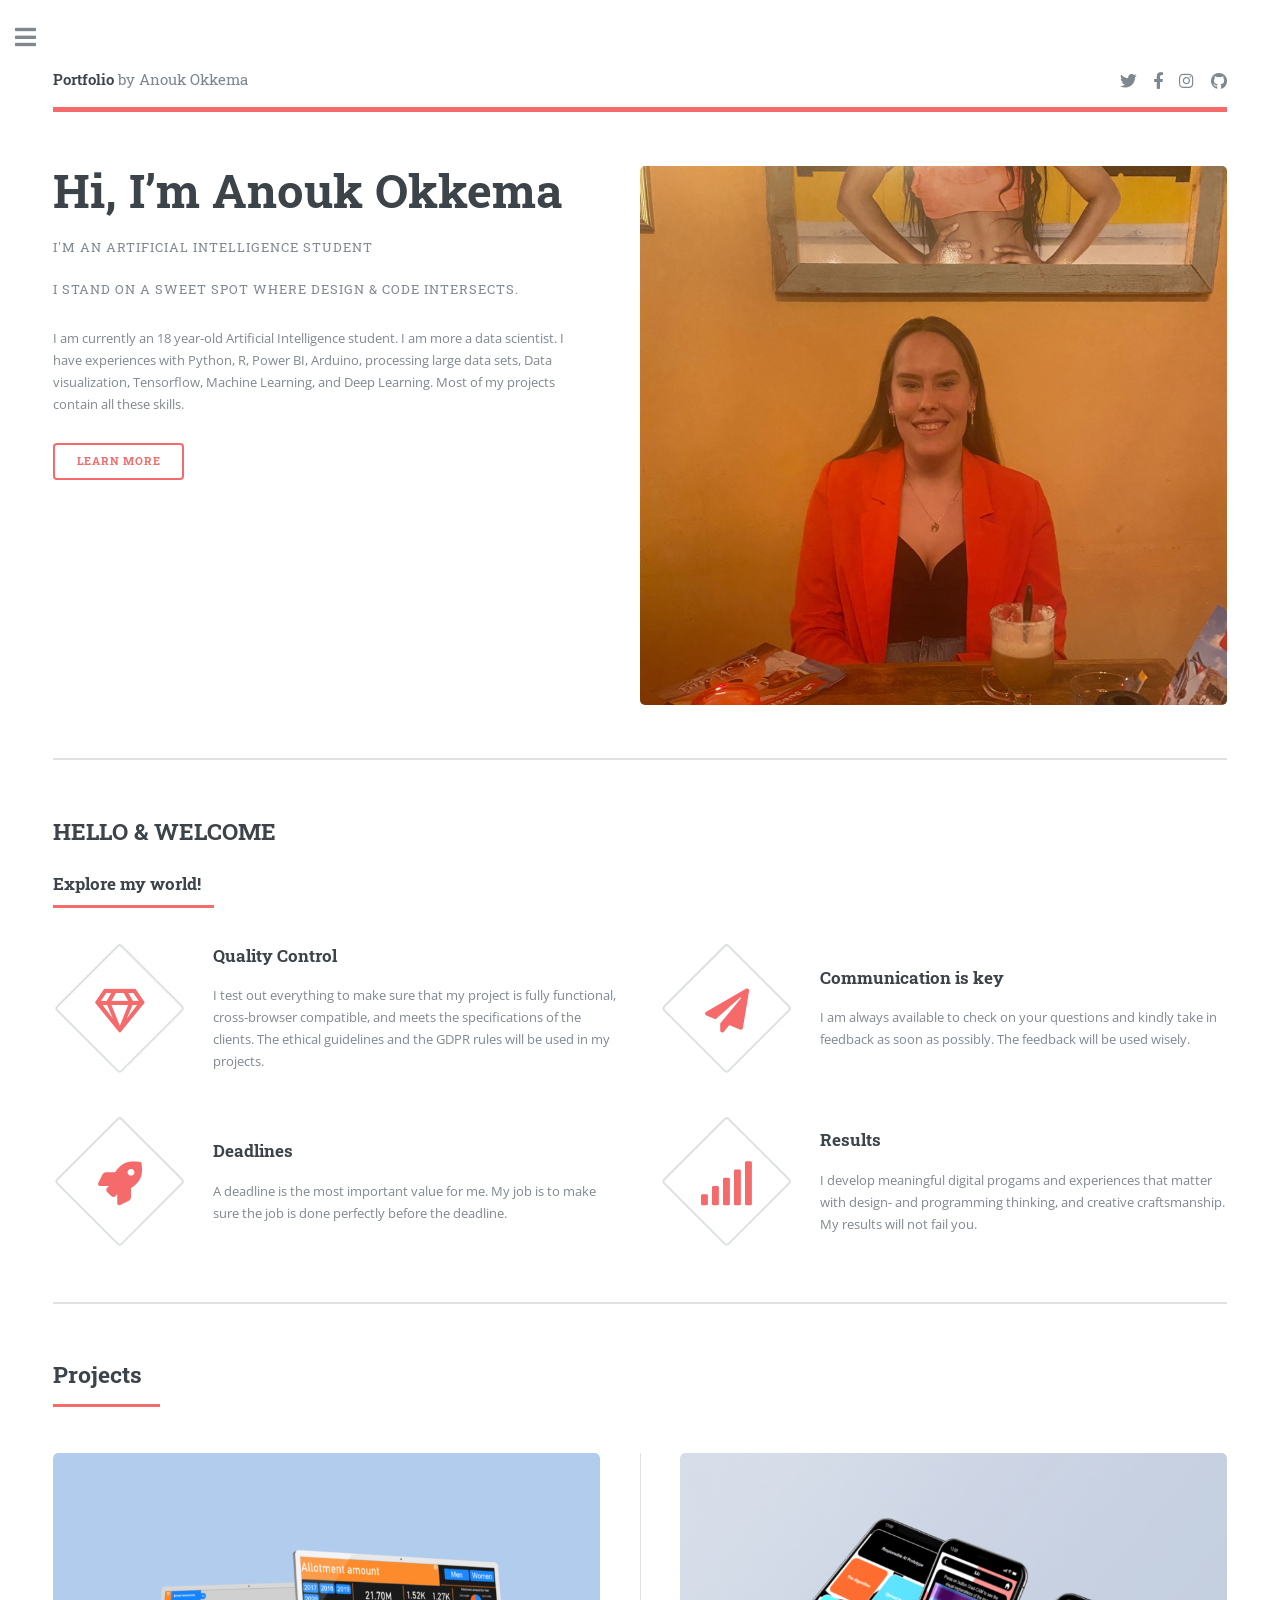
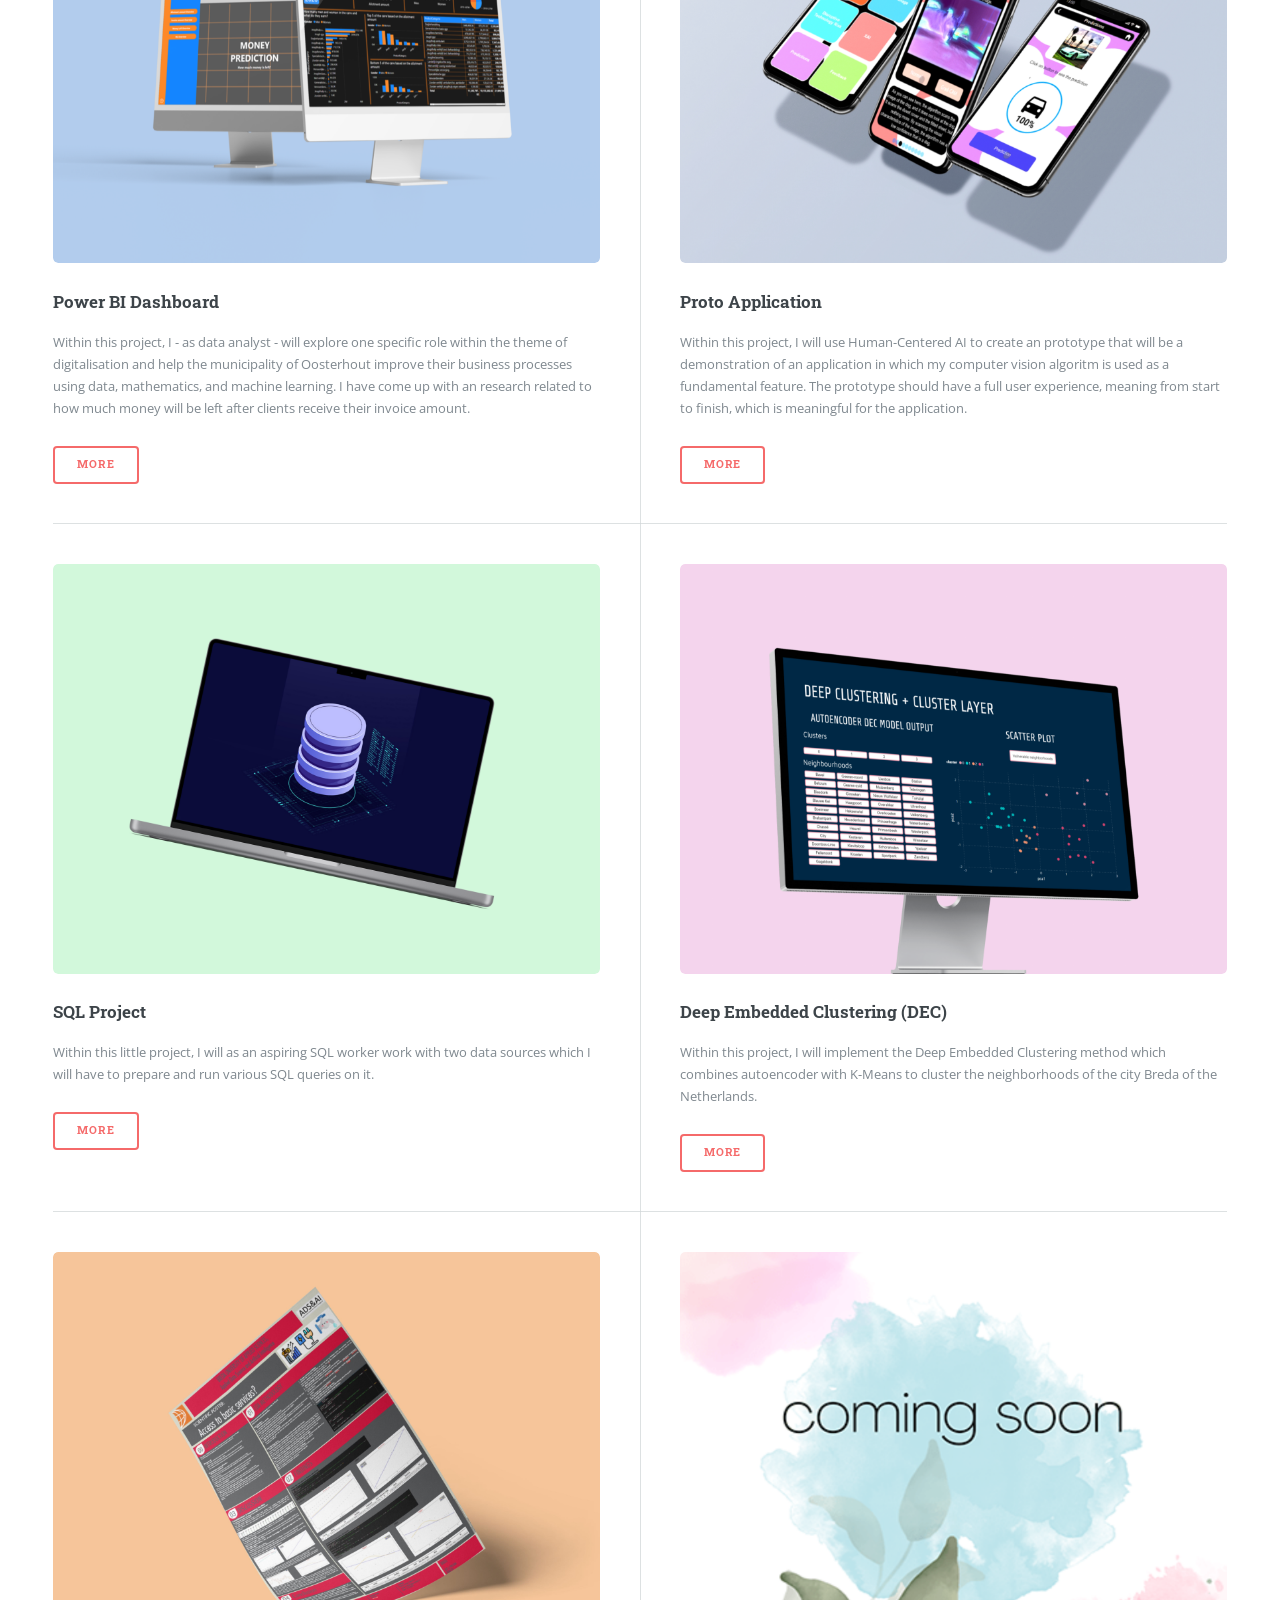
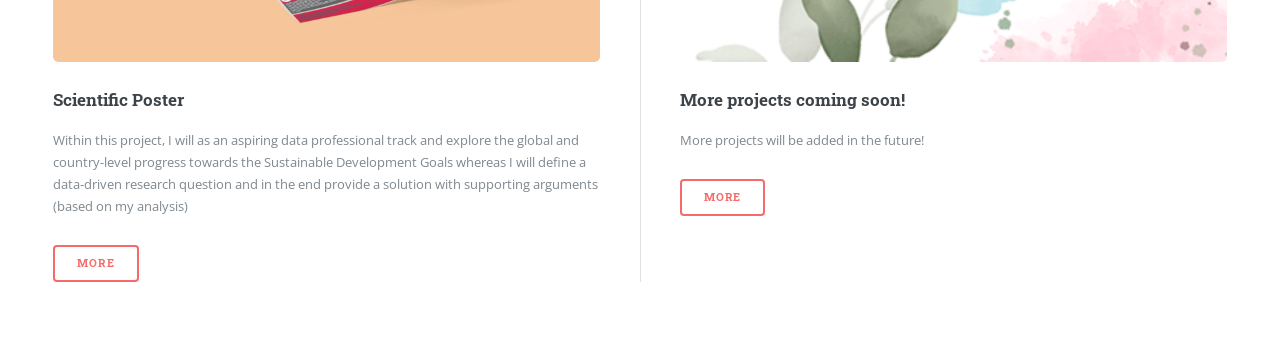
==== commit 80a2f06d: "Update portfolio" ====
--- a/index.html
+++ b/index.html
@@ -110,7 +110,23 @@
 											</ul>
 										</article>
 										<article>
-											<a href="Poster.html" class="image"><img src="images/festival-identity-design-concept-template.jpeg" alt="" /></a>
+											<a href="" class="image"><img src="images/free-new-macbook-pro-with-m1-pro-chip-mockup-template@2x.png" alt="" /></a>
+											<h3>SQL Project</h3>
+											<p>Within this little project, I will as an aspiring SQL worker work with two data sources which I will have to prepare and run various SQL queries on it.</p>
+											<ul class="actions">
+												<li><a href="" class="button">More</a></li>
+											</ul>
+										</article>
+										<article>
+											<a href="" class="image"><img src="images/front-perspective-view-apple-studio-display-mockup-template@2x (1).png" alt="" /></a>
+											<h3>Deep Embedded Clustering (DEC)</h3>
+											<p>Within this project, I will implement the Deep Embedded Clustering method which combines autoencoder with K-Means to cluster the neighborhoods of the city Breda of the Netherlands.</p>
+											<ul class="actions">
+												<li><a href="" class="button">More</a></li>
+											</ul>
+										</article>
+										<article>
+											<a href="Poster.html" class="image"><img src="images/festival-identity-design-concept-template@2x.jpeg" alt="" /></a>
 											<h3>Scientific Poster</h3>
 											<p>Within this project, I will as an aspiring data professional track and explore the global and country-level progress towards the Sustainable Development Goals whereas I will define a data-driven research question and in the end provide a solution with supporting arguments (based on my analysis)</p>
 											<ul class="actions">
@@ -118,17 +134,9 @@
 											</ul>
 										</article>
 										<article>
-											<a href="" class="image"><img src="images/Cloud-art.png" alt="" /></a>
-											<h3>Deep Learning</h3>
-											<p>Here I will showcase my Deep Learning projects whereas the GitHub notebooks will provide explanations about the projects itself.</p>
-											<ul class="actions">
-												<li><a href="" class="button">More</a></li>
-											</ul>
-										</article>
-										<article>
-											<a href="" class="image"><img src="images/Screenshot 2022-05-26 153853.png" alt="" /></a>
-											<h3>Machine Learning</h3>
-											<p>Here I will showcase my Machine Learning projects whereas the GitHub notebooks will provide explanations about the projects itself.</p>
+											<a href="" class="image"><img src="images/coming1.png" alt="" /></a>
+											<h3>More projects coming soon!</h3>
+											<p>More projects will be added in the future!</p>
 											<ul class="actions">
 												<li><a href="" class="button">More</a></li>
 											</ul>
@@ -164,8 +172,6 @@
 												<li><a href="Power BI.html">Power BI Dashboard</a></li>
 												<li><a href="Proto.html">Proto application</a></li>
 												<li><a href="Poster.html">Scientific Poster</a></li>
-												<li><a href="DeepLearning.html">Deep Learning</a></li>
-												<li><a href="MachineLearning.html">Machine Learning</a></li>
 											</ul>
 										</li>
 									</ul>
--- a/assets/css/main.css
+++ b/assets/css/main.css
@@ -2850,4 +2850,5 @@
 .w3-border-light-grey,.w3-hover-border-light-grey:hover,.w3-border-light-gray,.w3-hover-border-light-gray:hover{border-color:#f1f1f1!important}
 .w3-border-dark-grey,.w3-hover-border-dark-grey:hover,.w3-border-dark-gray,.w3-hover-border-dark-gray:hover{border-color:#616161!important}
 .w3-border-pale-red,.w3-hover-border-pale-red:hover{border-color:#ffe7e7!important}.w3-border-pale-green,.w3-hover-border-pale-green:hover{border-color:#e7ffe7!important}
-.w3-border-pale-yellow,.w3-hover-border-pale-yellow:hover{border-color:#ffffcc!important}.w3-border-pale-blue,.w3-hover-border-pale-blue:hover{border-color:#e7ffff!important}+.w3-border-pale-yellow,.w3-hover-border-pale-yellow:hover{border-color:#ffffcc!important}.w3-border-pale-blue,.w3-hover-border-pale-blue:hover{border-color:#e7ffff!important}
+
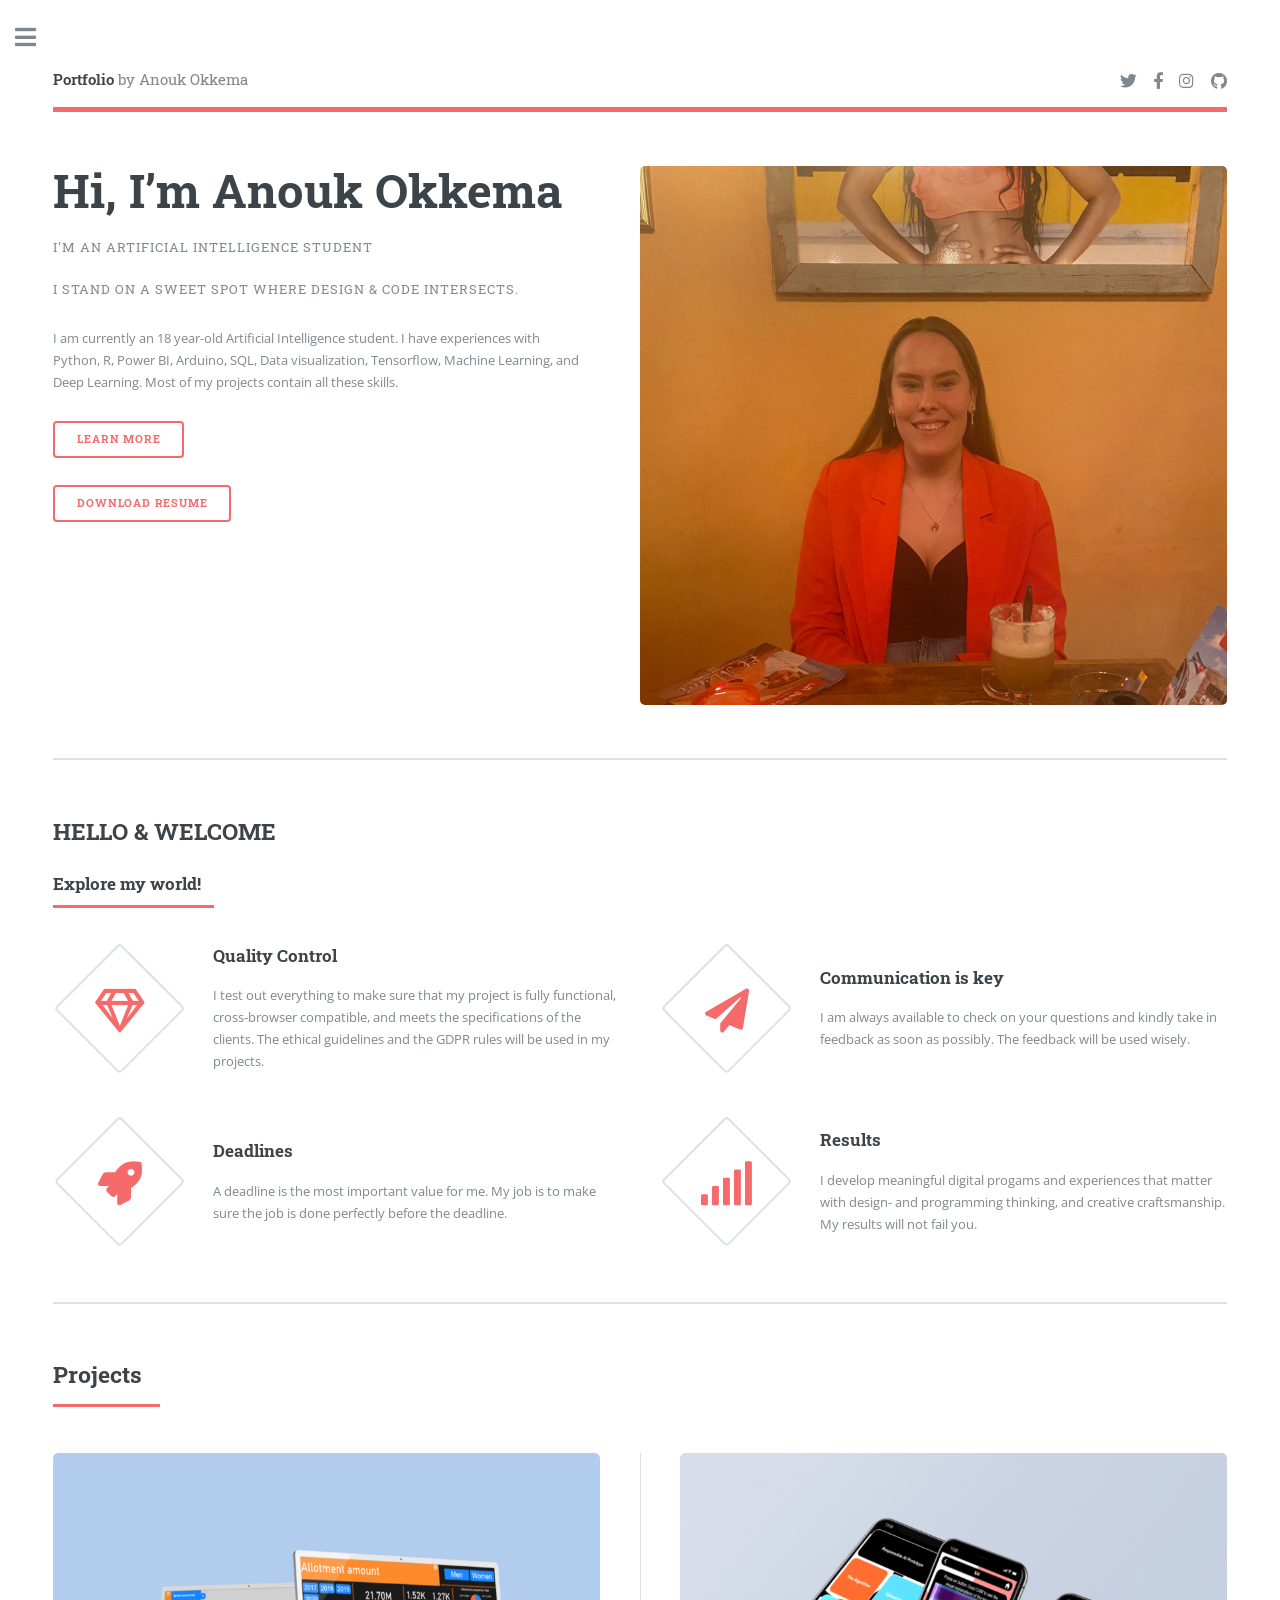
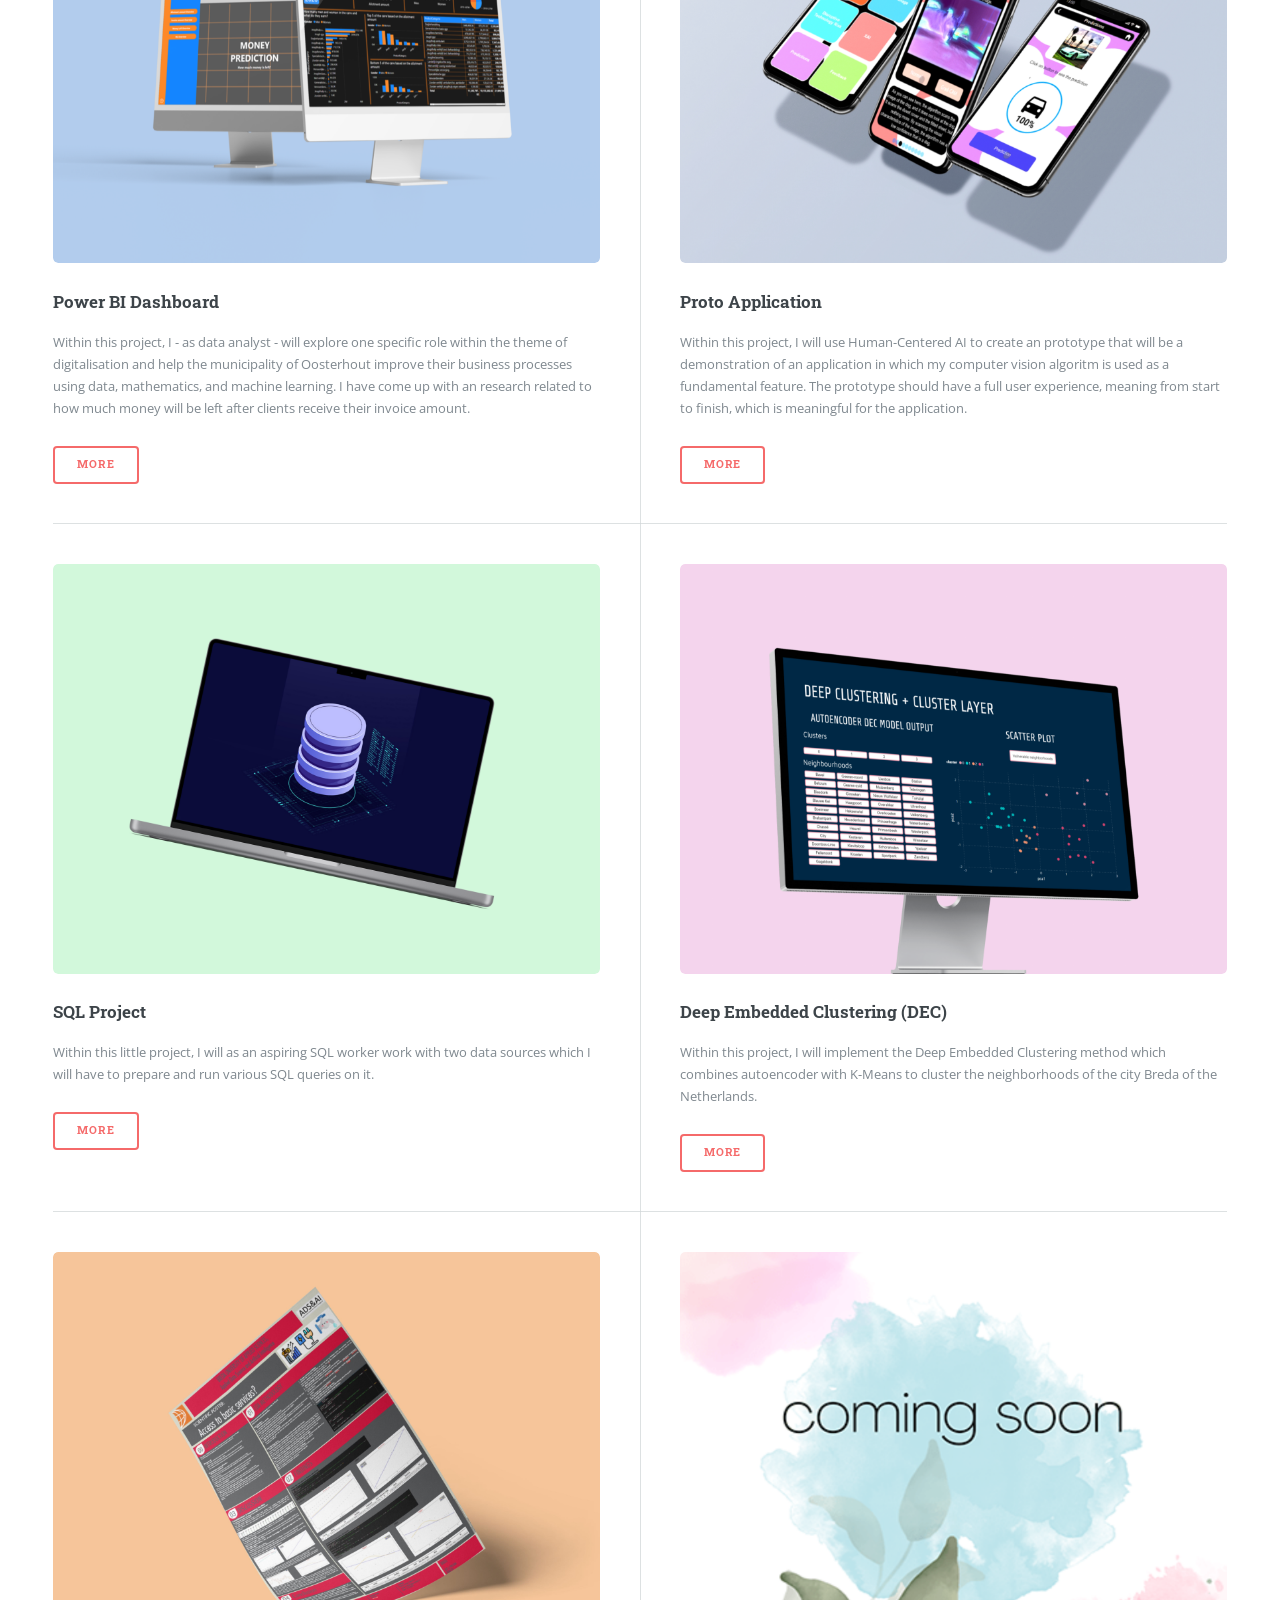
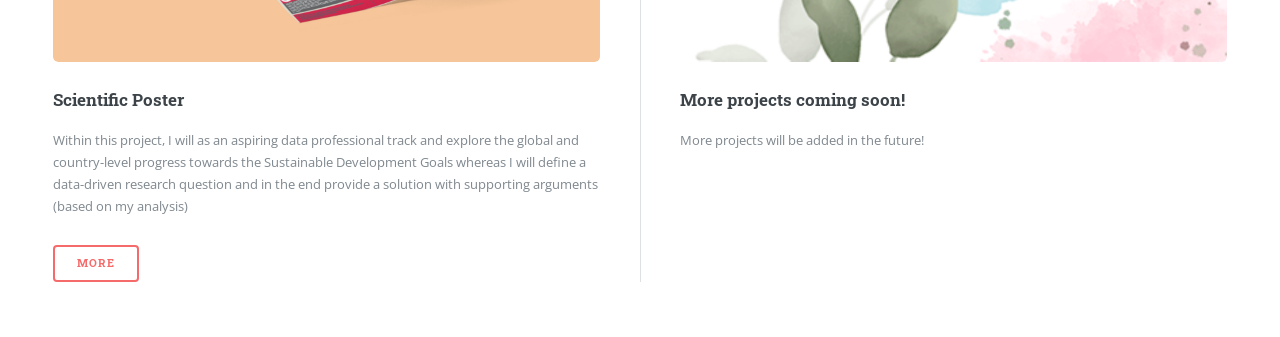
==== commit 66b3f4ce: "Update Portfolio" ====
--- a/index.html
+++ b/index.html
@@ -39,10 +39,14 @@
 											<p>I'M AN ARTIFICIAL INTELLIGENCE STUDENT</p>
 											<p>I stand on a sweet spot where design & code intersects.</p>
 										</header>
-										<p>I am currently an 18 year-old Artificial Intelligence student. I am more a data scientist. I have experiences with Python, R, Power BI, Arduino, processing large data sets, Data visualization, Tensorflow, Machine Learning, and Deep Learning. Most of my projects contain all these skills.</p>
+										<p>I am currently an 18 year-old Artificial Intelligence student. I have experiences with Python, R, Power BI, Arduino, SQL, Data visualization, Tensorflow, Machine Learning, and Deep Learning. Most of my projects contain all these skills.</p>
 										<ul class="actions">
 											<li><a href="generic.html" class="button big">Learn More</a></li>
 										</ul>
+										<ul class="actions">
+											<li><a href="https://github.com/PsDragon/Portfolio/raw/main/Documents/Anouk_Okkema_CV.pdf" class="button big">Download Resume</a></li>
+										</ul>
+
 									</div>
 									<span class="image object">
 										<img src="images/Main.jpeg" alt="" />
@@ -90,7 +94,7 @@
 							<!-- Section -->
 								<section>
 									<header class="major">
-										<h2>Projects</h2>
+										<h2><a id="Projects">Projects</a></h2>
 									</header>
 									<div class="posts">
 										<article>
@@ -110,19 +114,19 @@
 											</ul>
 										</article>
 										<article>
-											<a href="" class="image"><img src="images/free-new-macbook-pro-with-m1-pro-chip-mockup-template@2x.png" alt="" /></a>
+											<a href="SQL.html" class="image"><img src="images/free-new-macbook-pro-with-m1-pro-chip-mockup-template@2x.png" alt="" /></a>
 											<h3>SQL Project</h3>
 											<p>Within this little project, I will as an aspiring SQL worker work with two data sources which I will have to prepare and run various SQL queries on it.</p>
 											<ul class="actions">
-												<li><a href="" class="button">More</a></li>
-											</ul>
-										</article>
-										<article>
-											<a href="" class="image"><img src="images/front-perspective-view-apple-studio-display-mockup-template@2x (1).png" alt="" /></a>
+												<li><a href="SQL.html" class="button">More</a></li>
+											</ul>
+										</article>
+										<article>
+											<a href="DEC.html" class="image"><img src="images/front-perspective-view-apple-studio-display-mockup-template@2x (1).png" alt="" /></a>
 											<h3>Deep Embedded Clustering (DEC)</h3>
 											<p>Within this project, I will implement the Deep Embedded Clustering method which combines autoencoder with K-Means to cluster the neighborhoods of the city Breda of the Netherlands.</p>
 											<ul class="actions">
-												<li><a href="" class="button">More</a></li>
+												<li><a href="DEC.html" class="button">More</a></li>
 											</ul>
 										</article>
 										<article>
@@ -137,9 +141,6 @@
 											<a href="" class="image"><img src="images/coming1.png" alt="" /></a>
 											<h3>More projects coming soon!</h3>
 											<p>More projects will be added in the future!</p>
-											<ul class="actions">
-												<li><a href="" class="button">More</a></li>
-											</ul>
 										</article>
 									</div>
 								</section>
@@ -165,13 +166,15 @@
 									</header>
 									<ul>
 										<li><a href="index.html">Homepage</a></li>
-										<li><a href="generic.html">General info</a></li>
+										<li><a href="generic.html">About Me</a></li>
 										<li>
 											<span class="opener">Projects</span>
 											<ul>
 												<li><a href="Power BI.html">Power BI Dashboard</a></li>
 												<li><a href="Proto.html">Proto application</a></li>
 												<li><a href="Poster.html">Scientific Poster</a></li>
+												<li><a href="SQL.html">SQL Project</a></li>
+												<li><a href="DEC.html">Deep Embedded Clustering (DEC)</a></li>
 											</ul>
 										</li>
 									</ul>
@@ -209,8 +212,8 @@
 									</header>
 									<p>There is nothing I love more in the world than hearing from visitors just like you! Positive stuff, helpful feedback on the site, or just a note about literally anything on your mind. I want to hear it. I promise to respond too, because there is nothing worse than sending a note like this to a individual and not hearing back. </p>
 									<ul class="contact">
-										<li class="icon solid fa-envelope"><a href="#">anouk.okkema@kpnmail.nl</a></li>
-										<li class="icon solid fa-phone">06 83 24 35 66</li>
+										<li class="icon solid fa-envelope"><a href="mailto:anouk.okkema@kpnmail.nl">anouk.okkema@kpnmail.nl</a></li>
+										<li class="icon solid fa-phone"><a href="callto:06 83 24 35 66">06 83 24 35 66</a></li>
 									</ul>
 								</section>
 
--- a/assets/css/main.css
+++ b/assets/css/main.css
@@ -111,7 +111,7 @@
   -webkit-transition: color 0.2s ease-in-out, border-bottom-color 0.2s ease-in-out;
   -ms-transition: color 0.2s ease-in-out, border-bottom-color 0.2s ease-in-out;
   transition: color 0.2s ease-in-out, border-bottom-color 0.2s ease-in-out;
-  border-bottom: dotted 1px;
+  border-bottom: dotted 0px;
   color: #f56a6a;
   text-decoration: none; }
   a:hover {
@@ -1269,6 +1269,16 @@
     -webkit-transform: scale(1.075);
     -ms-transform: scale(1.075);
     transform: scale(1.075); }
+    a.image1 img {
+      -moz-transition: -moz-transform 0.2s ease;
+      -webkit-transition: -webkit-transform 0.2s ease;
+      -ms-transition: -ms-transform 0.2s ease;
+      transition: transform 0.2s ease; }
+    a.image1:hover img{
+      -moz-transform: scale(1.075);
+      -webkit-transform: scale(1.075);
+      -ms-transform: scale(1.075);
+      transform: scale(1.075); }
 
 /* List */
 ol {
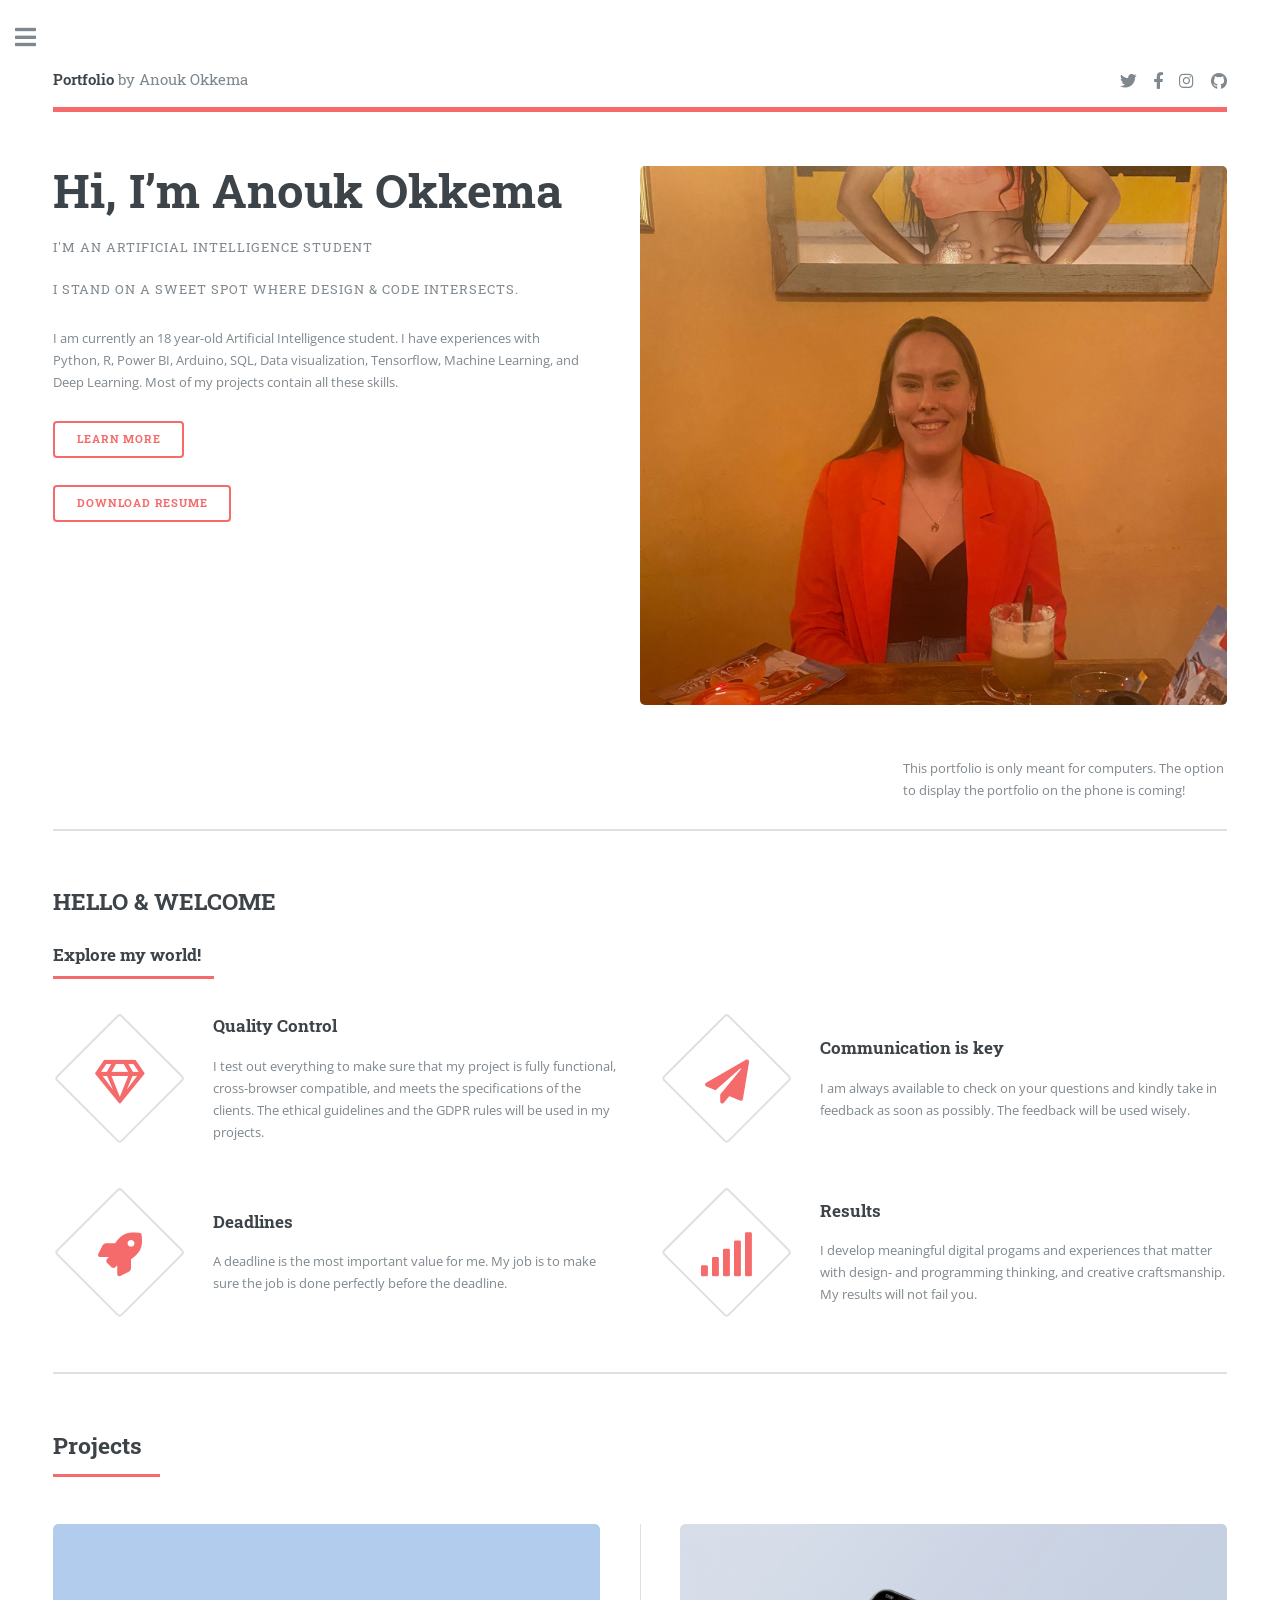
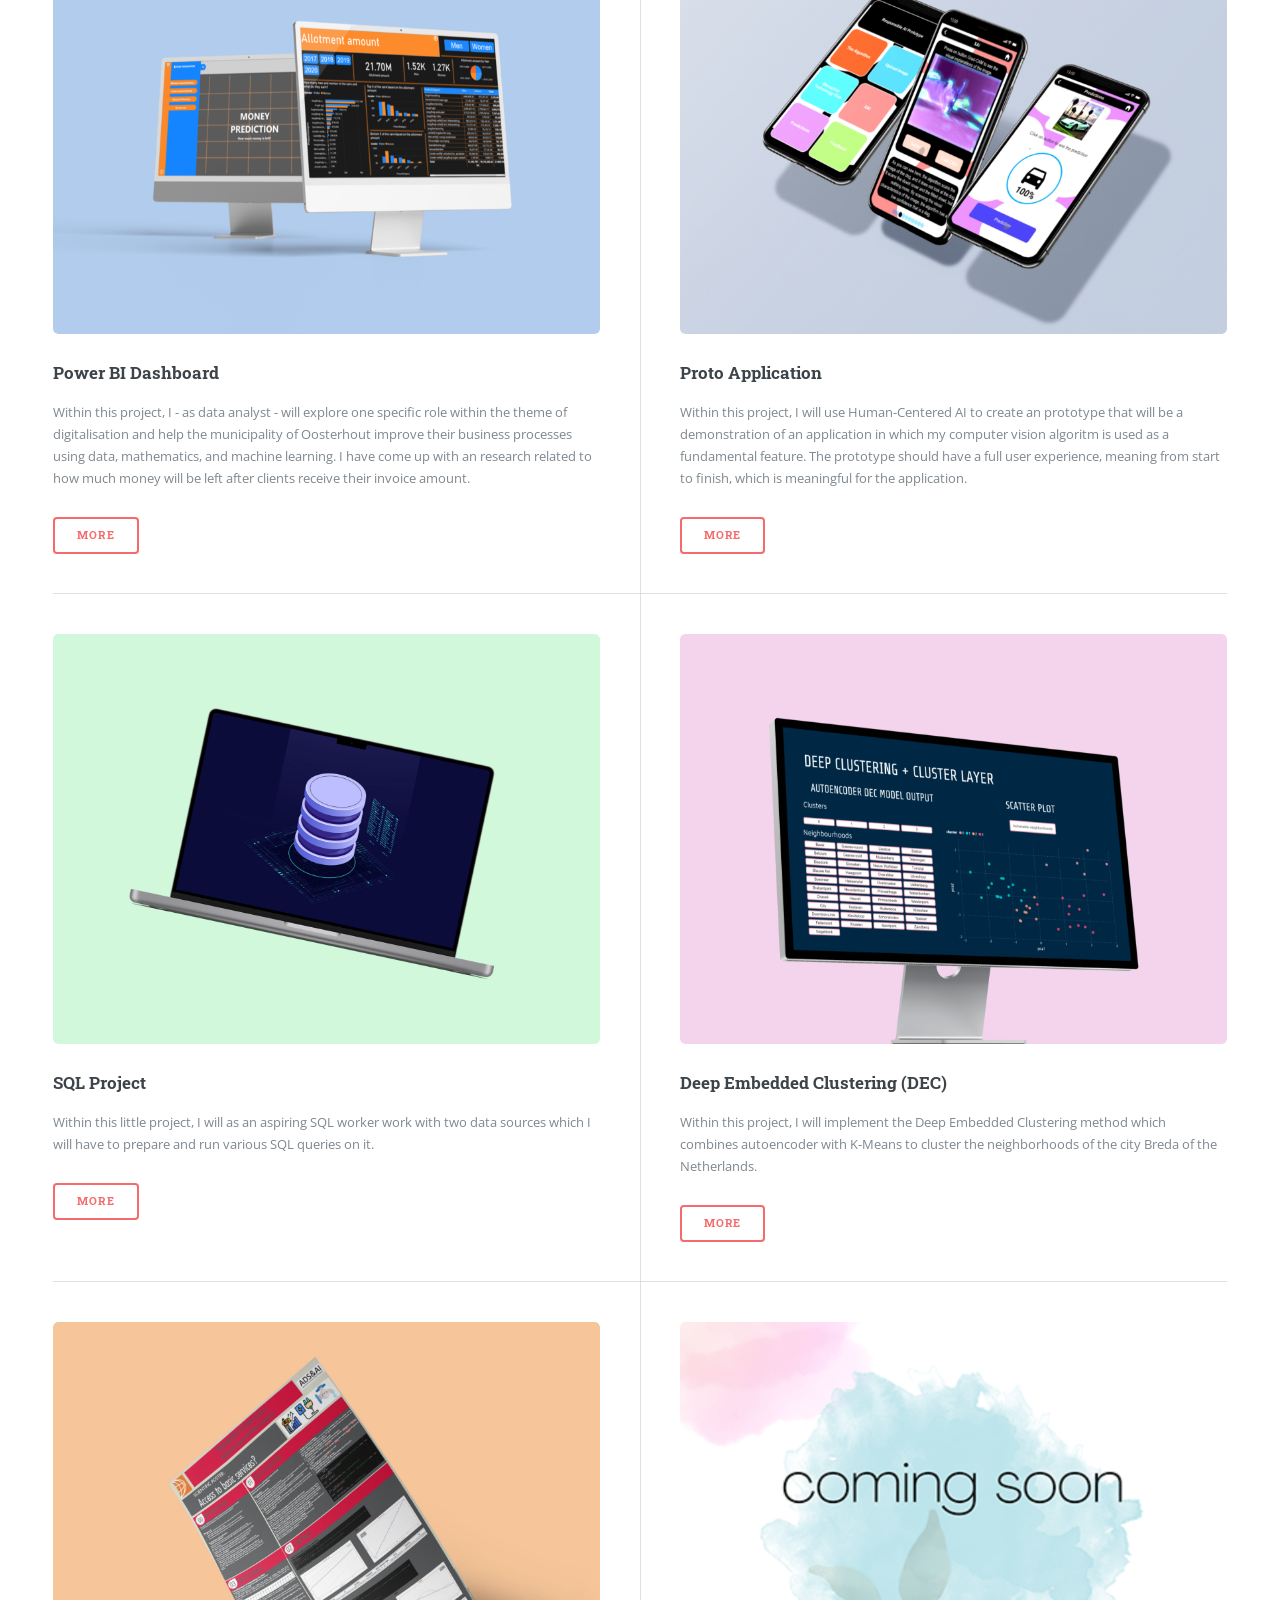
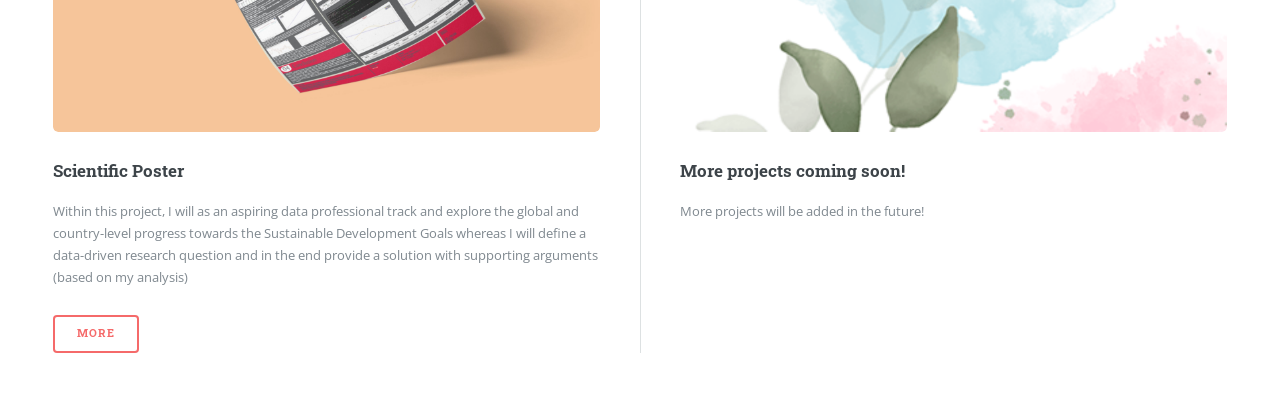
==== commit 8976a450: "Update" ====
--- a/index.html
+++ b/index.html
@@ -53,6 +53,8 @@
 									</span>
 								</section>
 
+								<p style="margin-left: 850px ;"> This portfolio is only meant for computers. The option to display the portfolio on the phone is coming!</p>
+
 							<!-- Section -->
 								<section>
 									<header class="major">
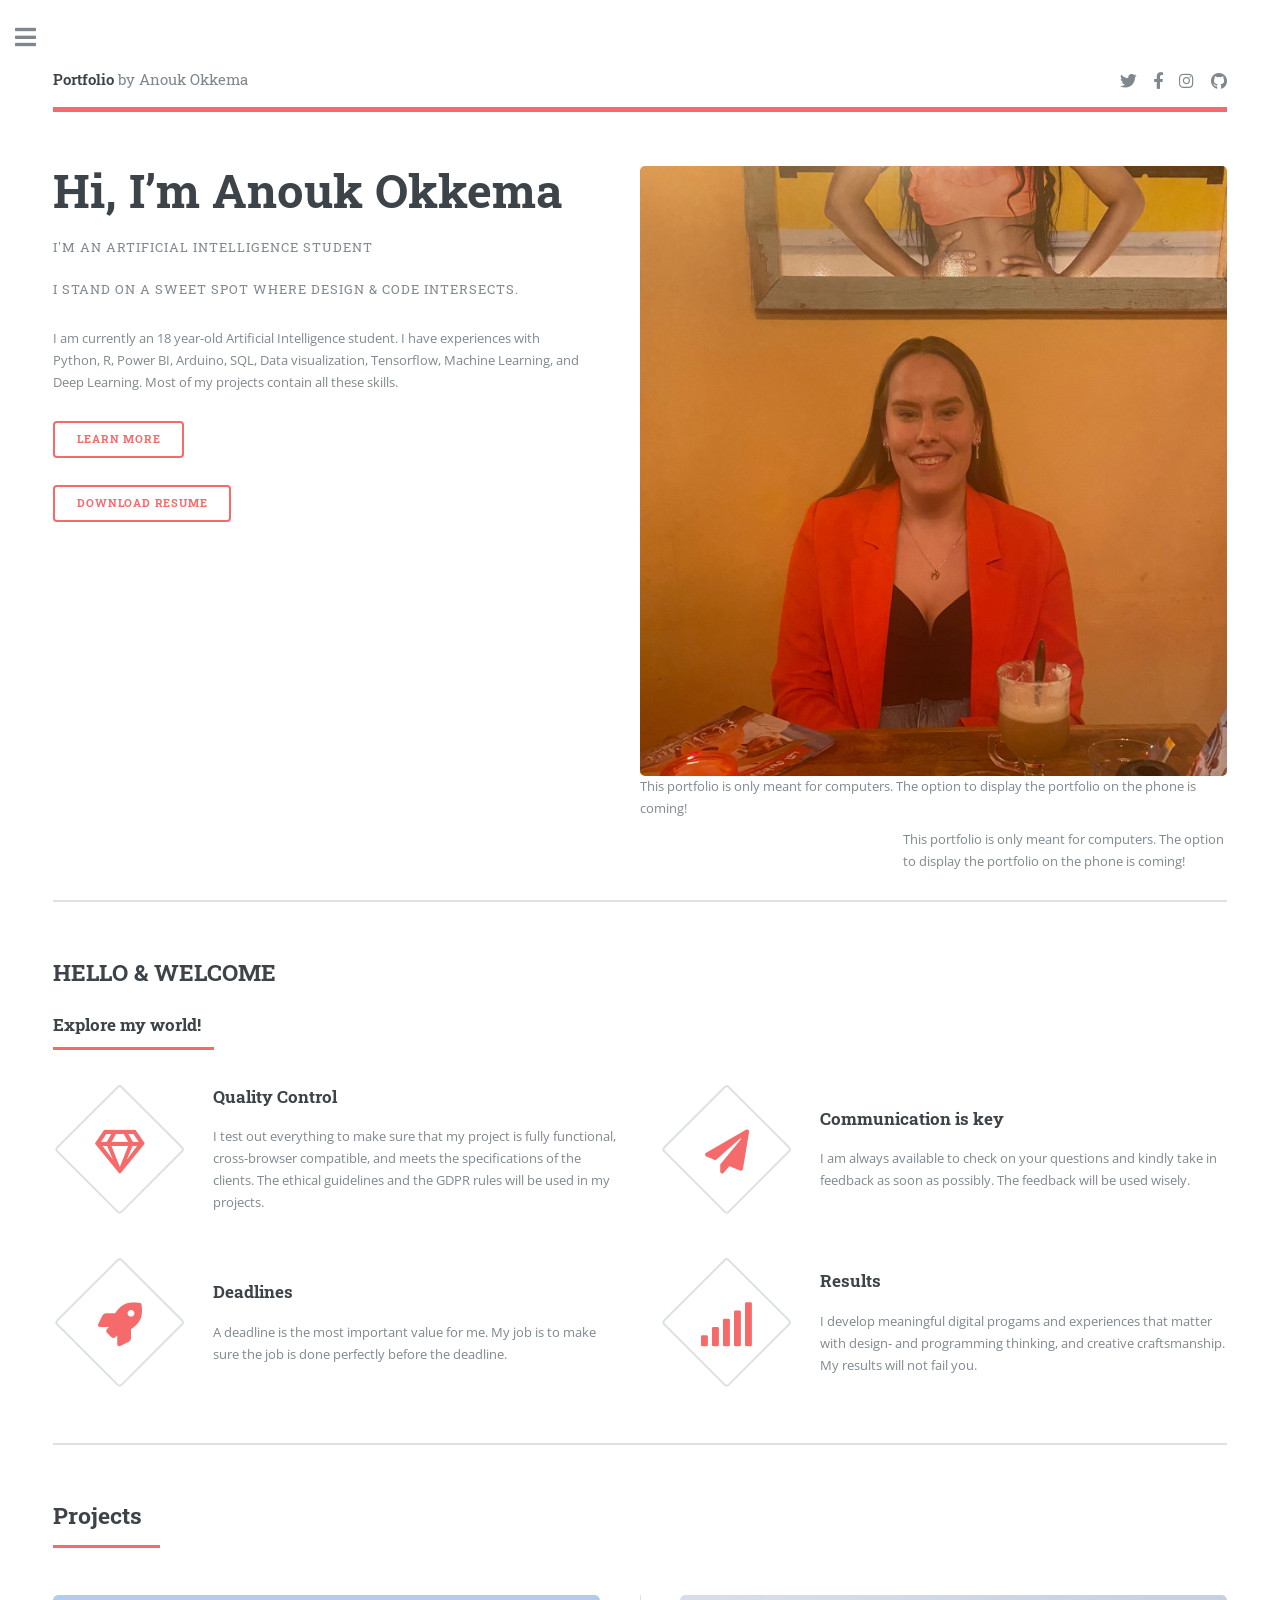
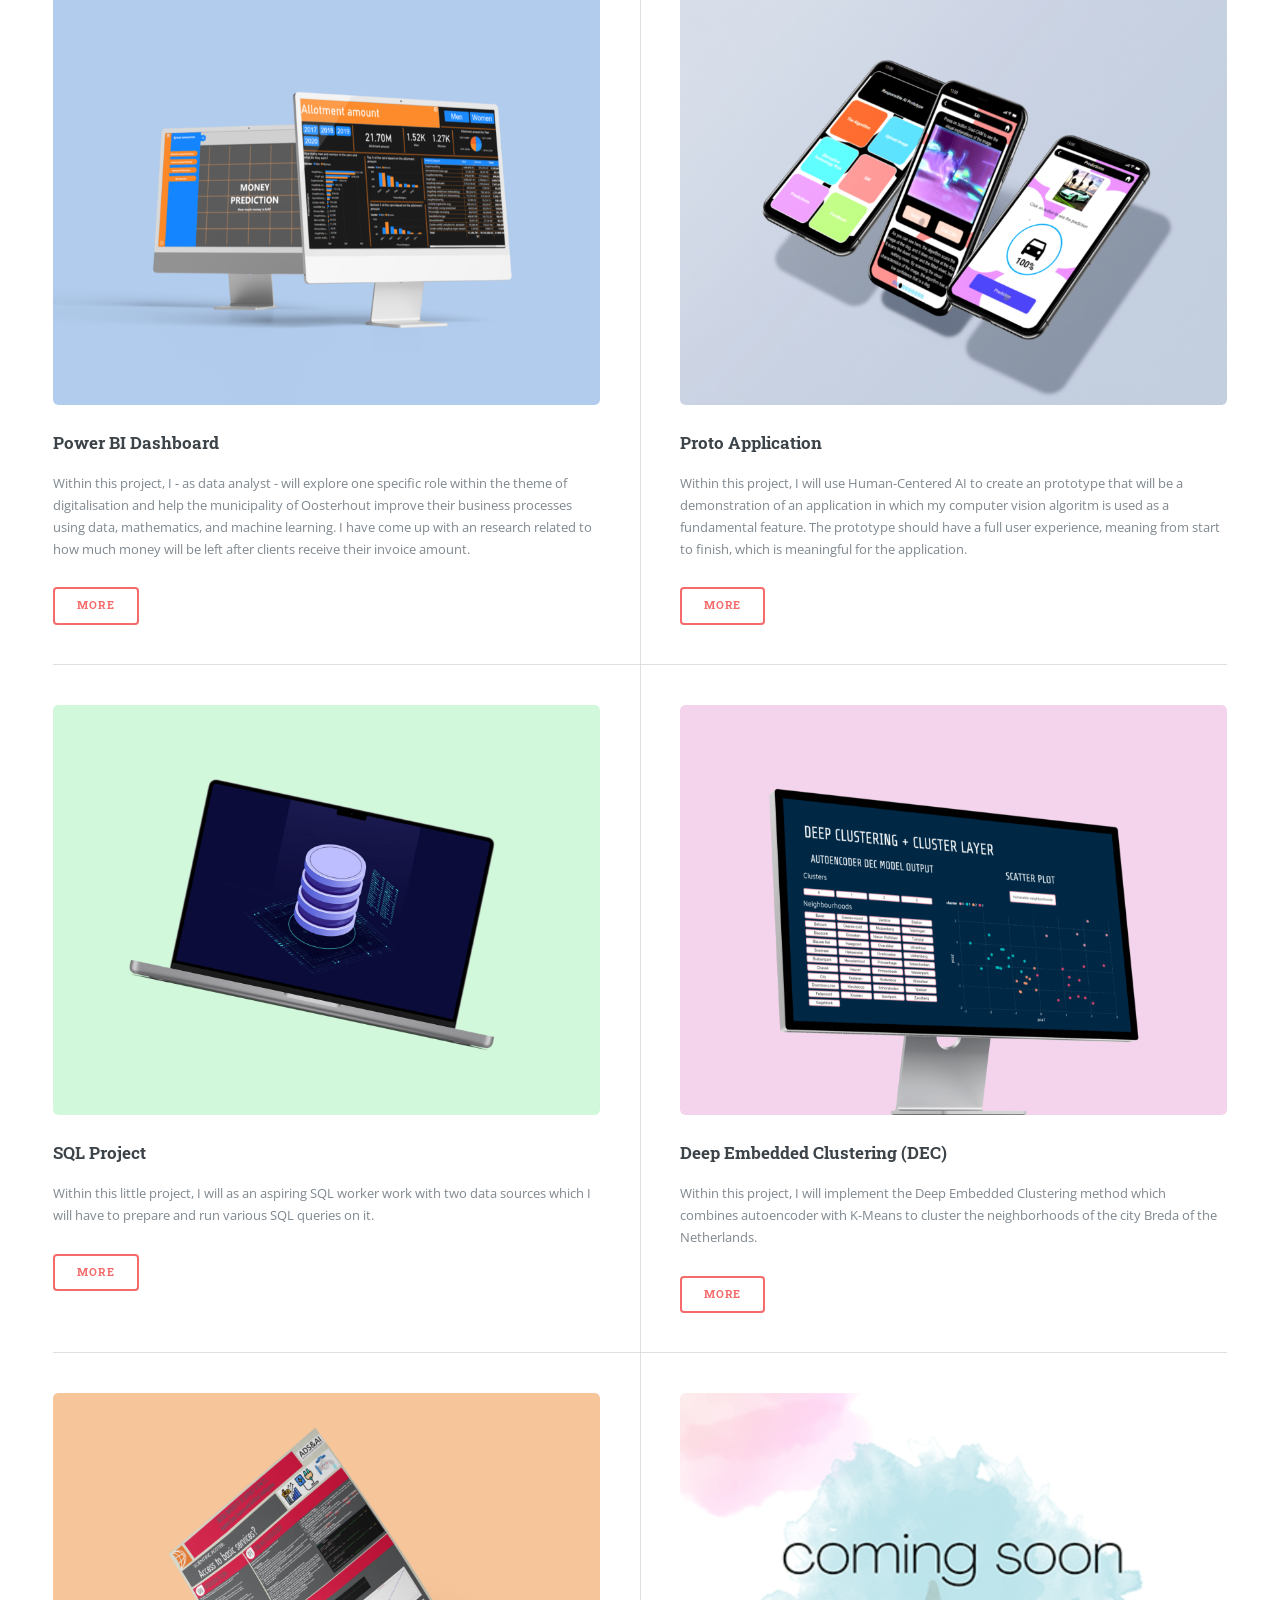
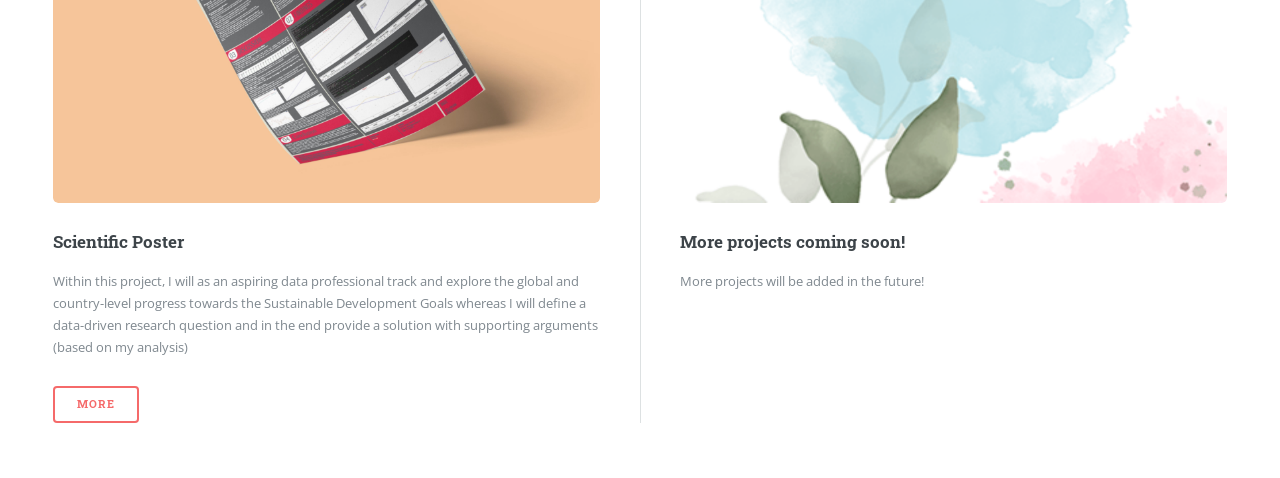
==== commit 6f1c6826: "Update index.html" ====
--- a/index.html
+++ b/index.html
@@ -50,6 +50,7 @@
 									</div>
 									<span class="image object">
 										<img src="images/Main.jpeg" alt="" />
+										<p> This portfolio is only meant for computers. The option to display the portfolio on the phone is coming!</p>
 									</span>
 								</section>
 
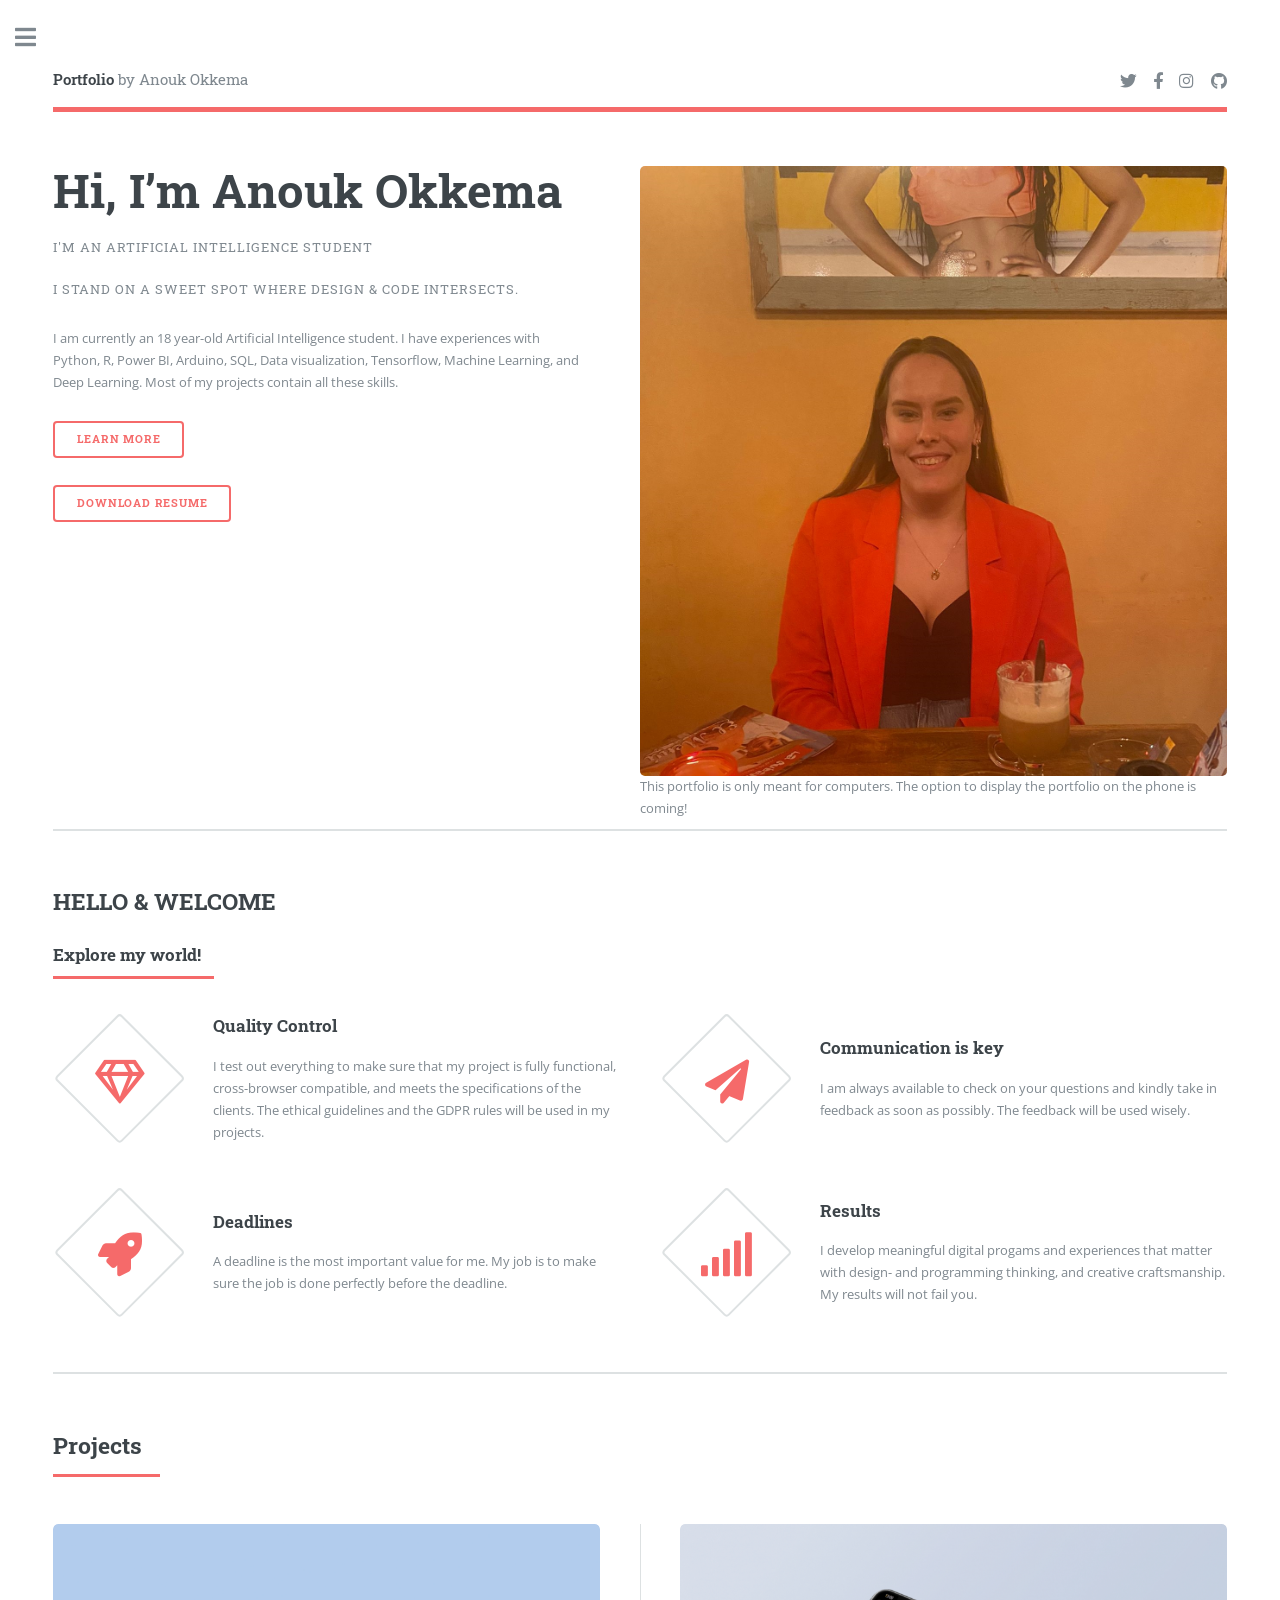
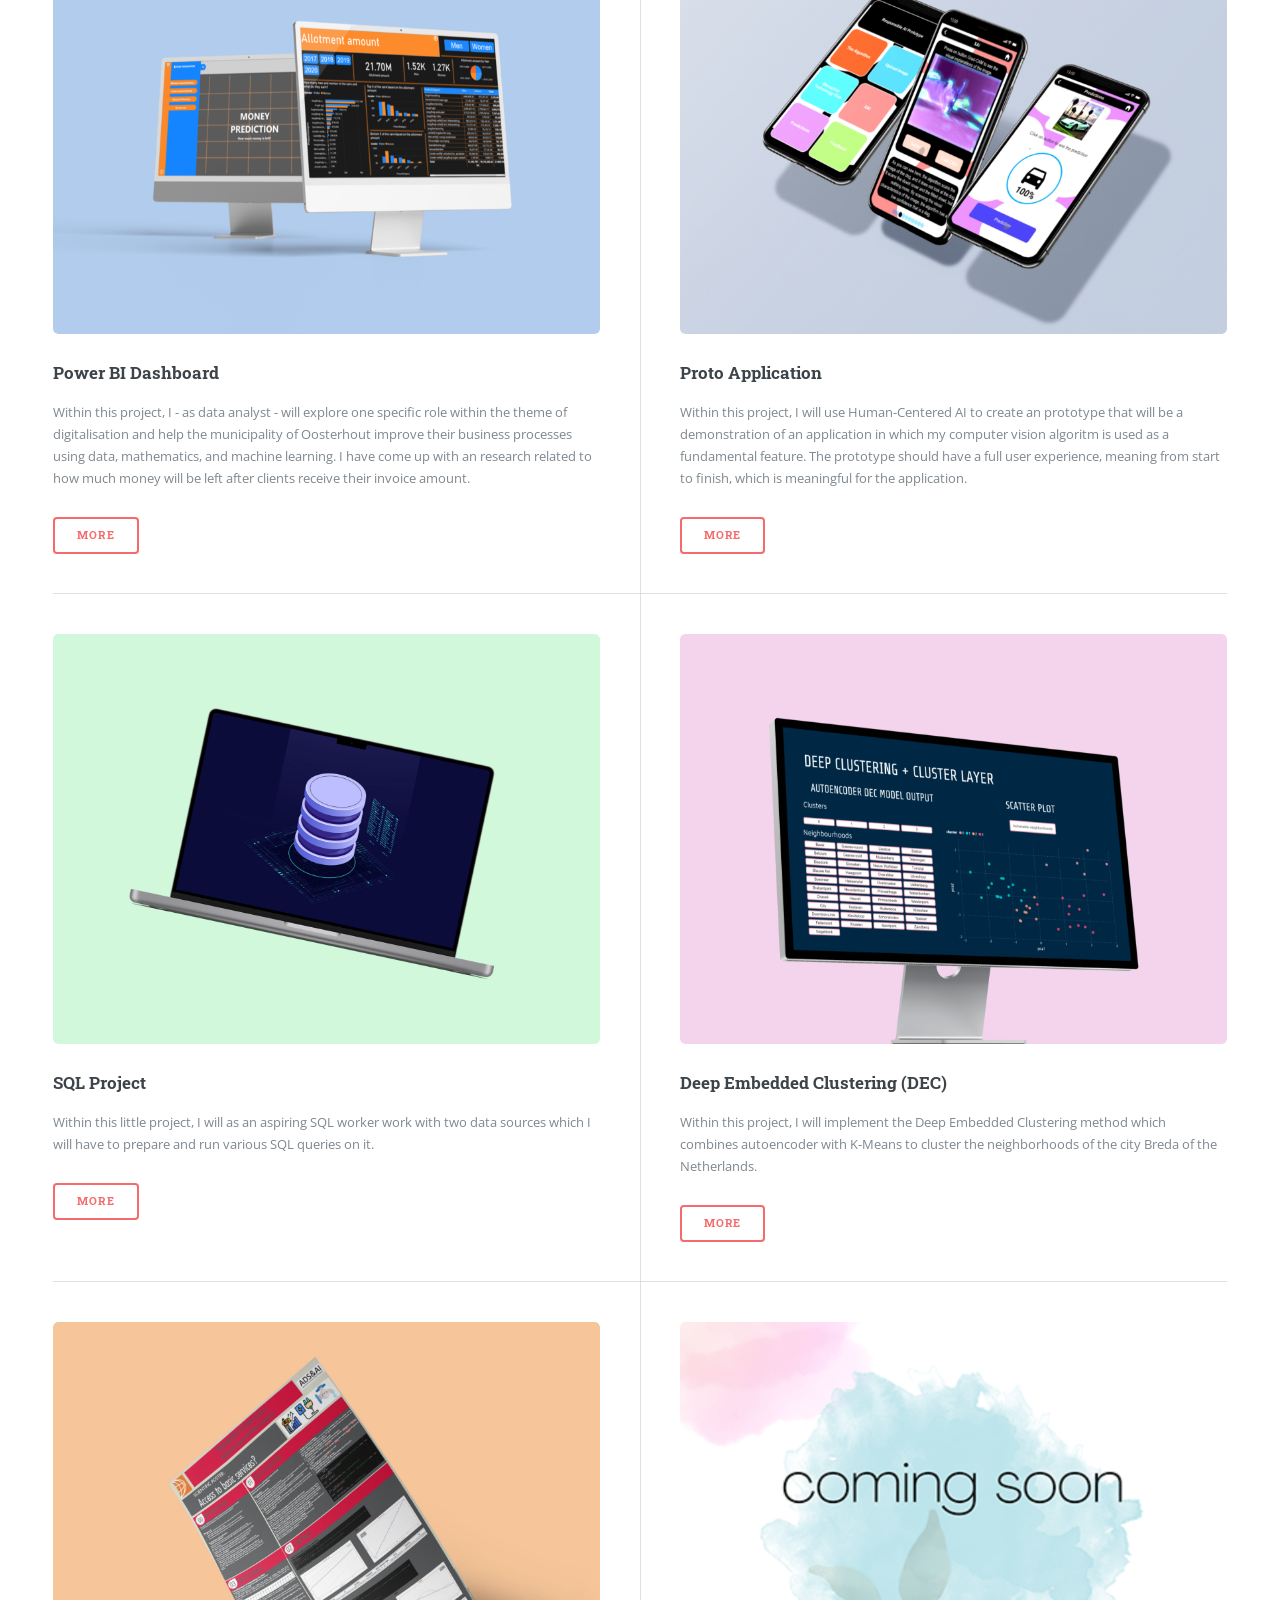
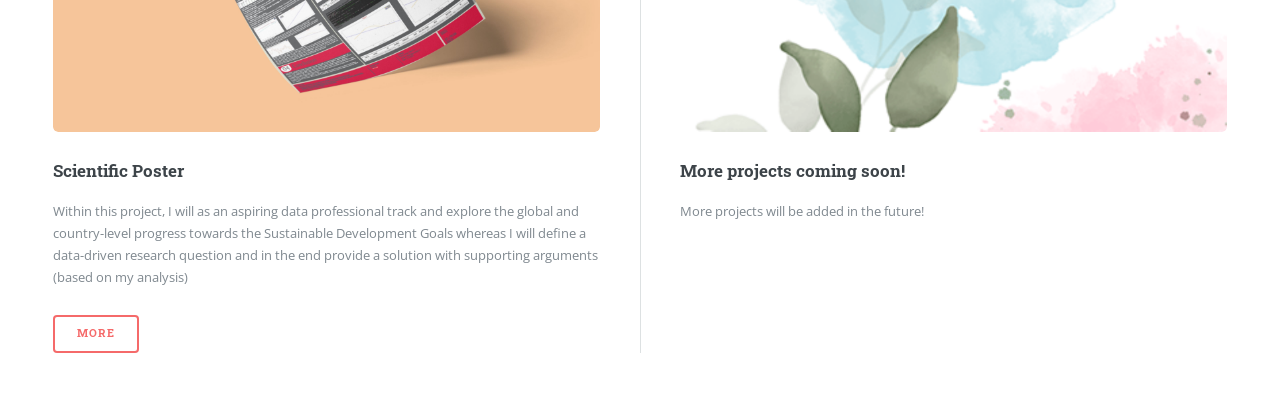
==== commit 907a0af8: "Update index.html" ====
--- a/index.html
+++ b/index.html
@@ -54,8 +54,6 @@
 									</span>
 								</section>
 
-								<p style="margin-left: 850px ;"> This portfolio is only meant for computers. The option to display the portfolio on the phone is coming!</p>
-
 							<!-- Section -->
 								<section>
 									<header class="major">
